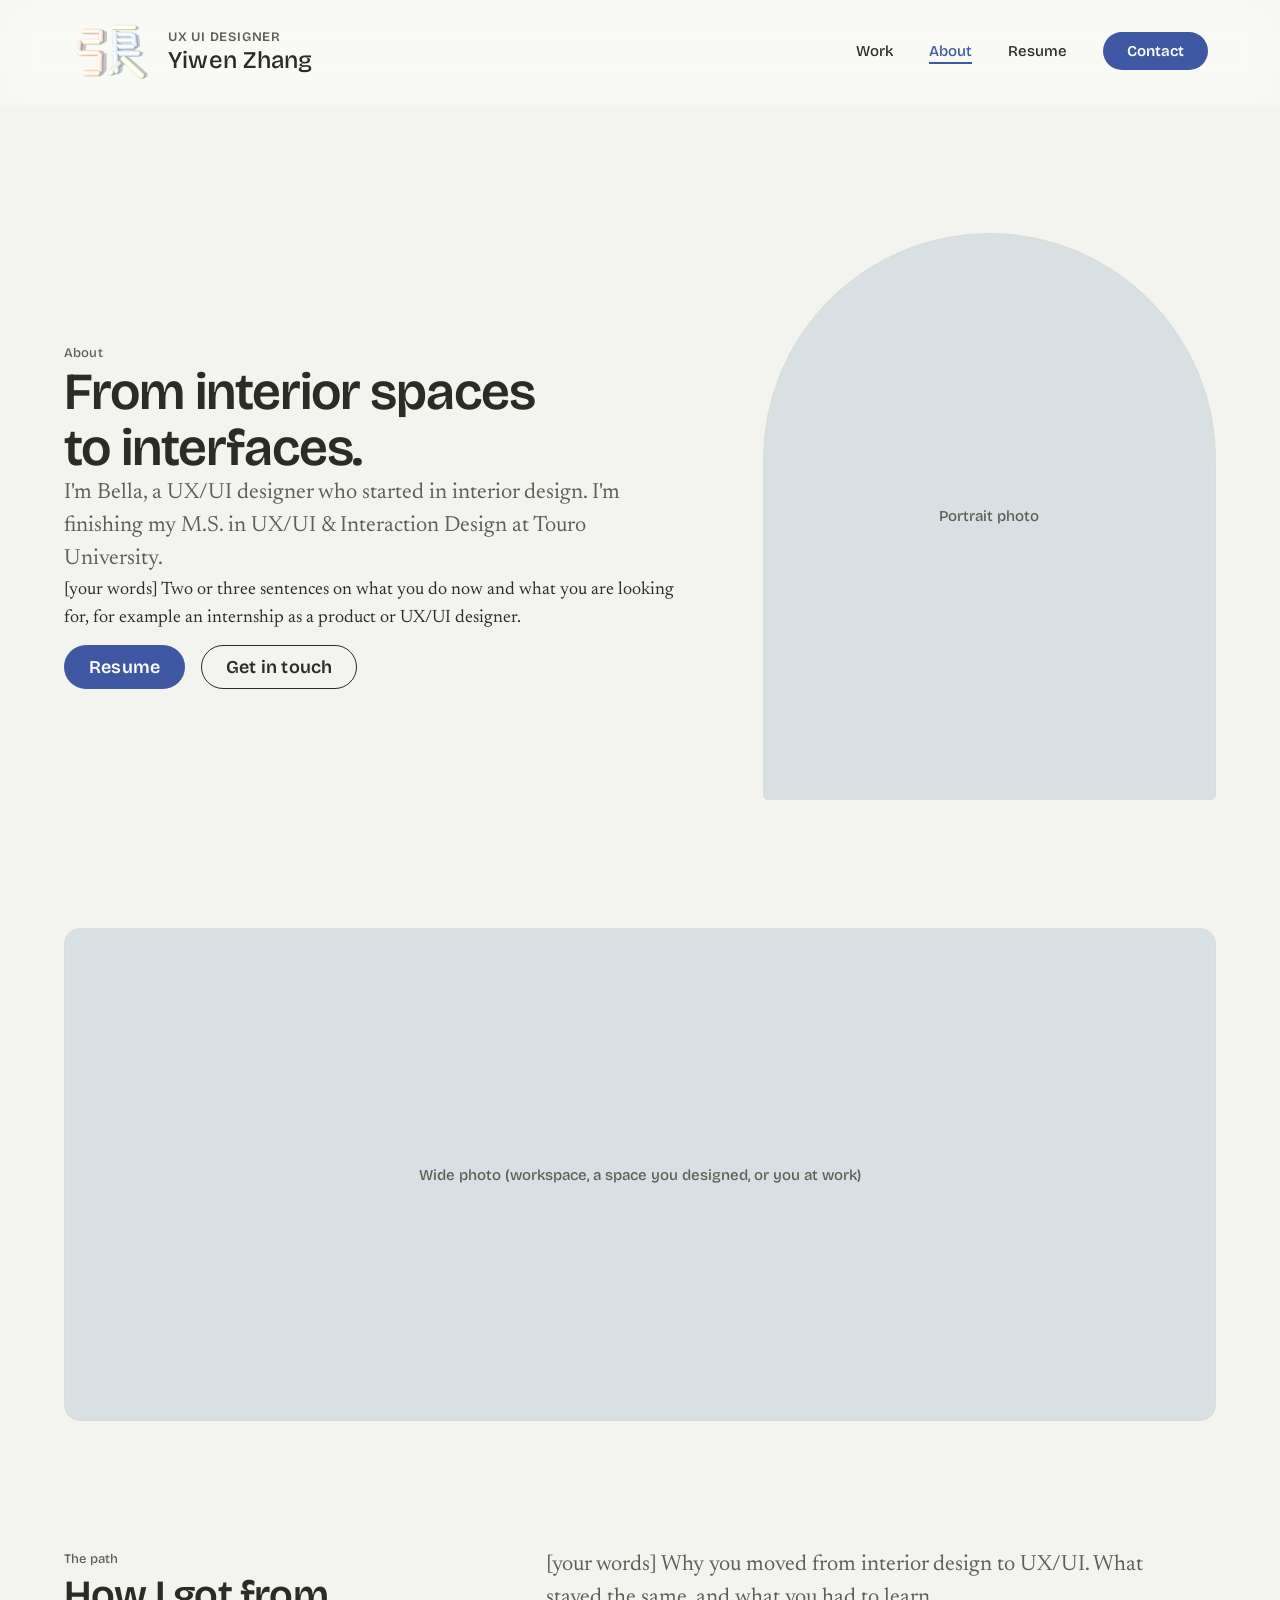
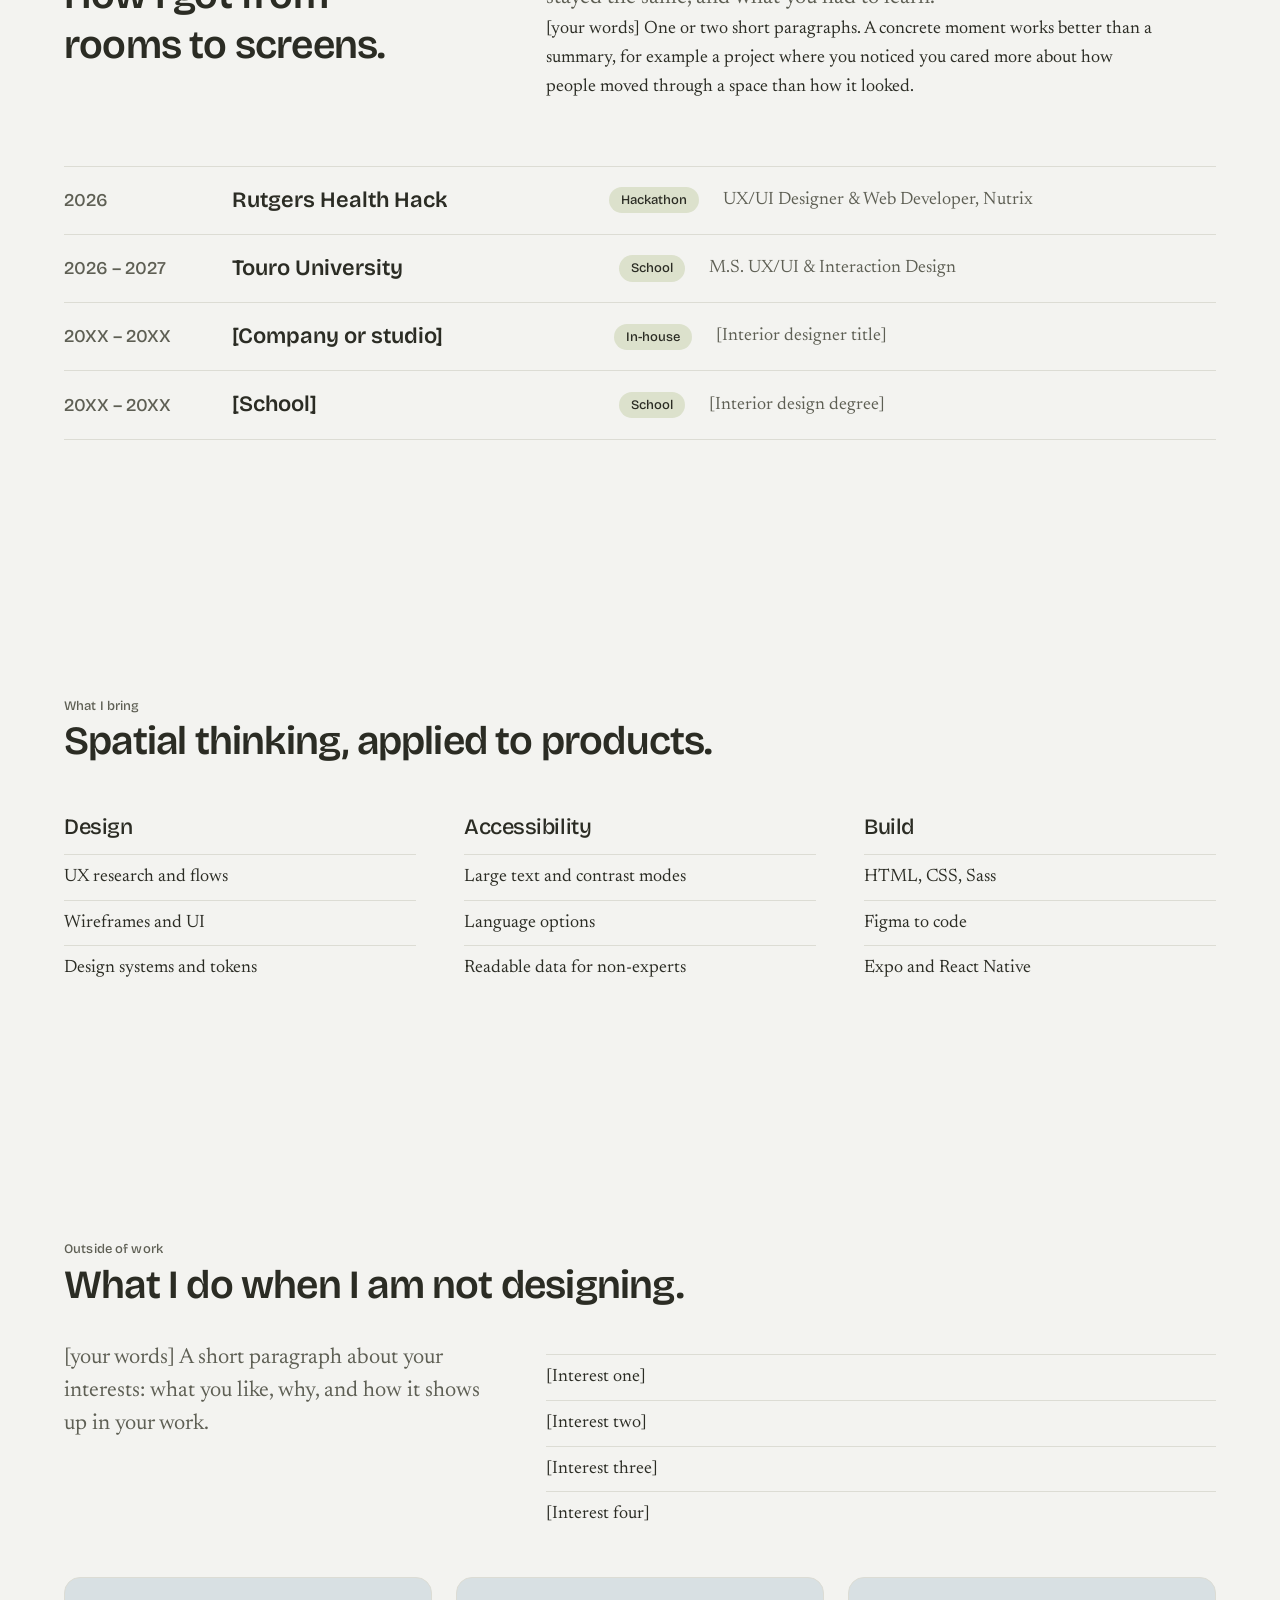
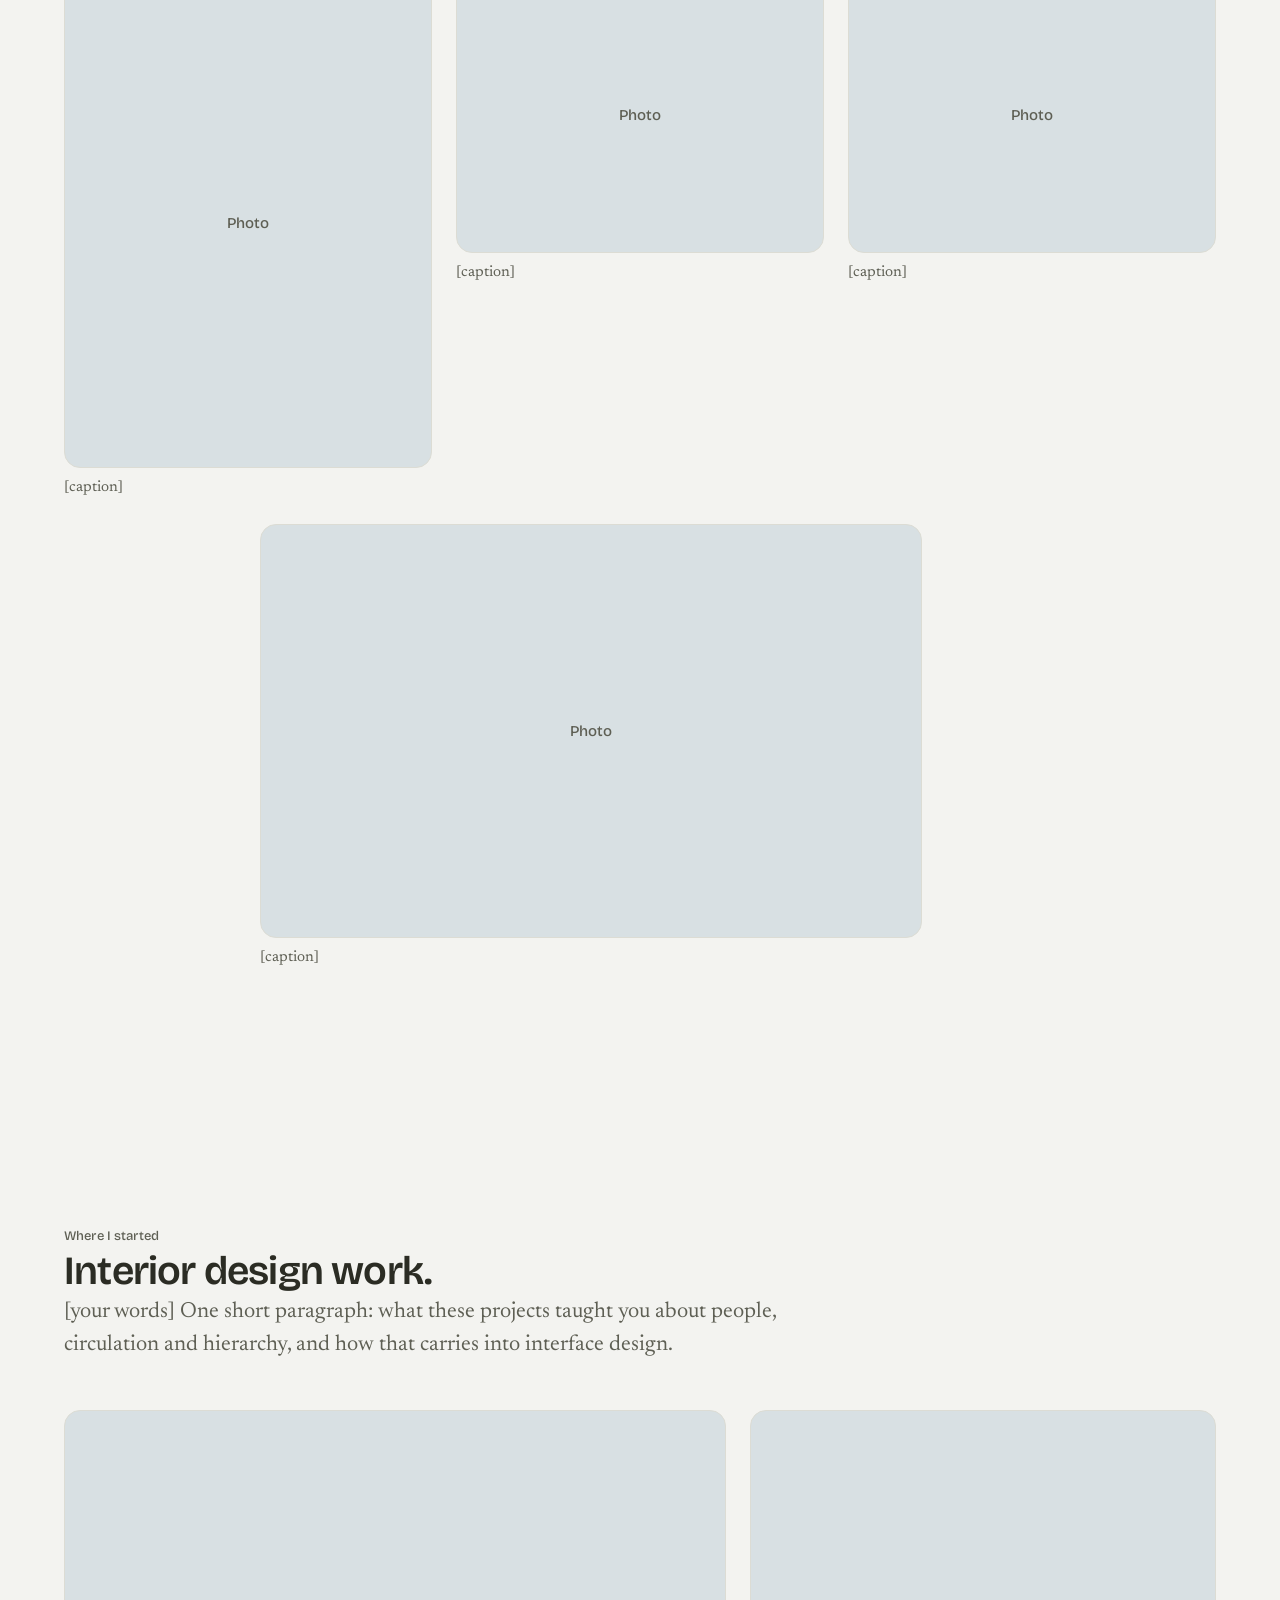
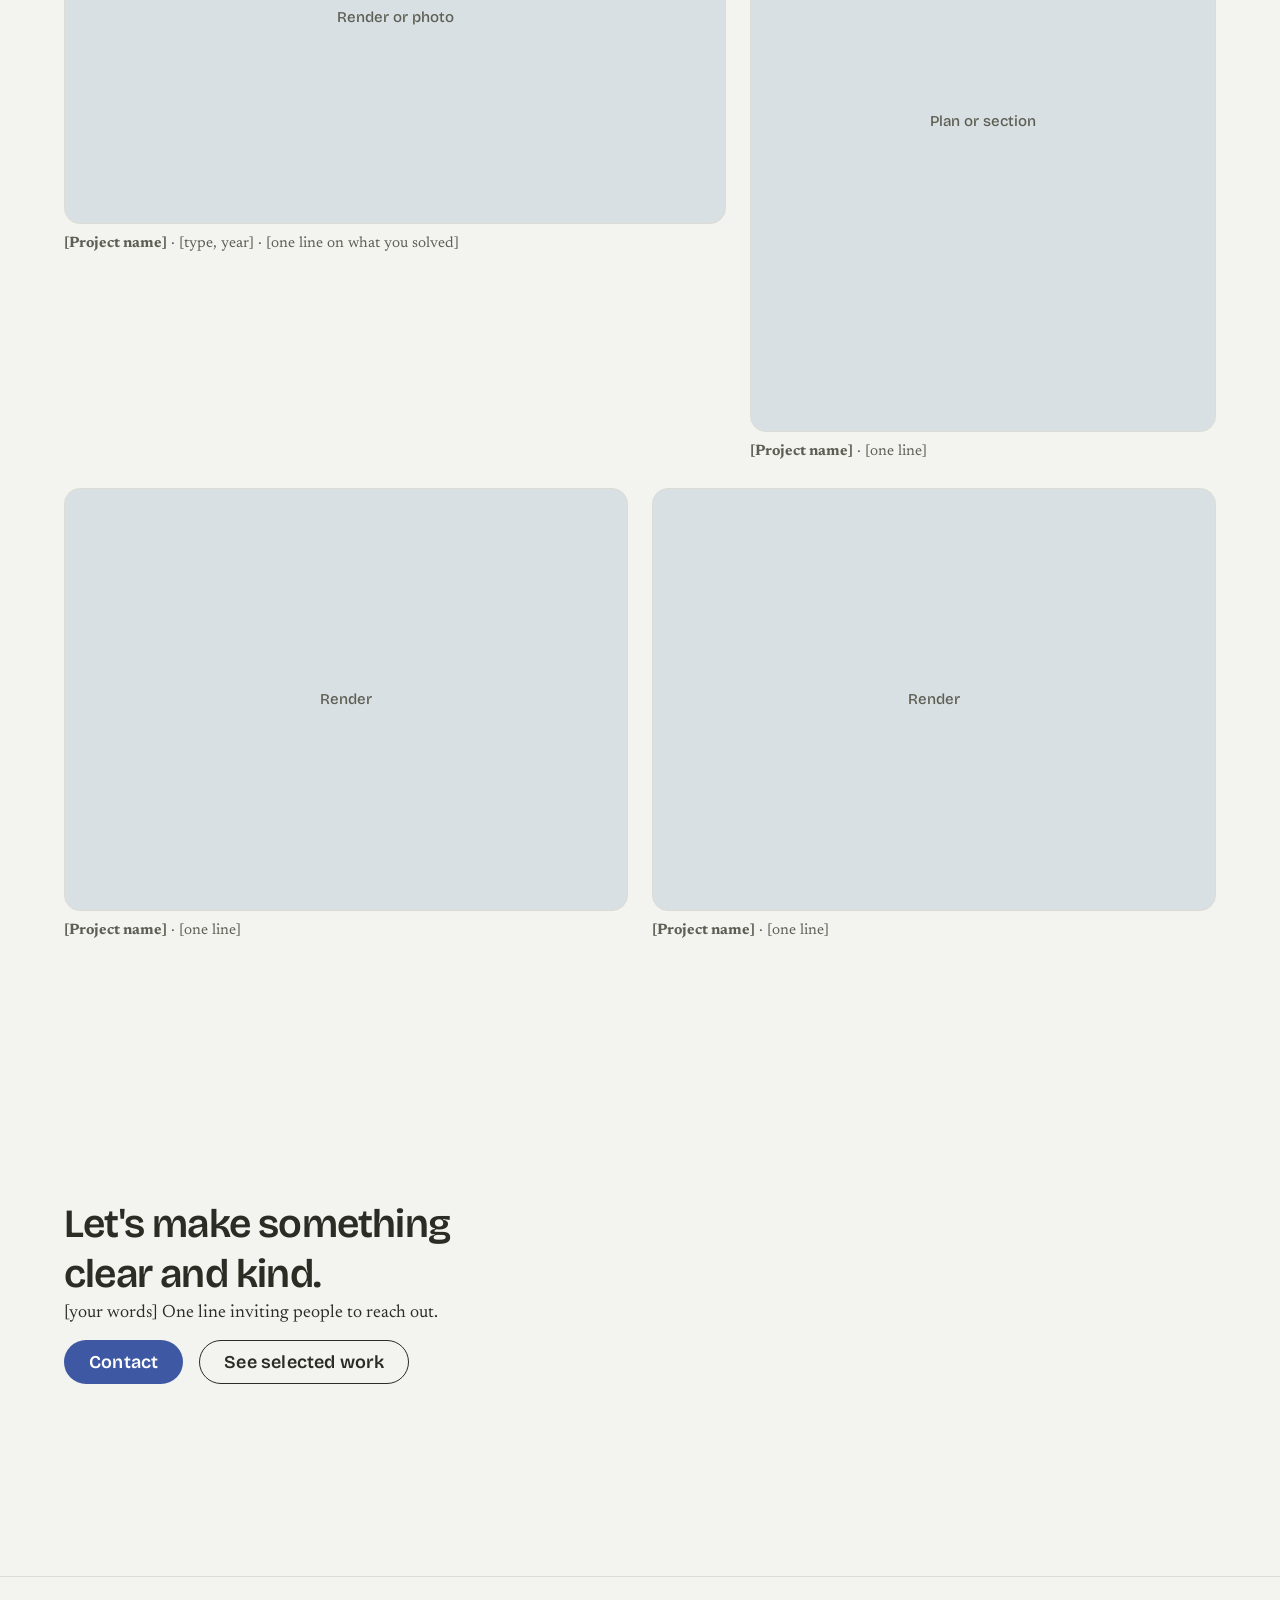
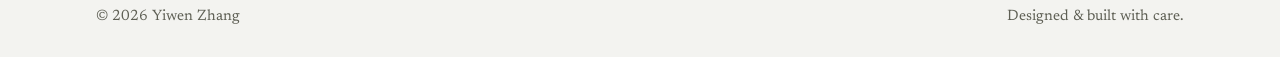
==== about.html @ 8c6f4487 "About page: skeleton with intro, path timeline, skills, interests and interior design gallery (place" ====
<!DOCTYPE html>
<html lang="en" data-theme="about">
<head>
  <meta charset="UTF-8" />
  <meta name="viewport" content="width=device-width, initial-scale=1.0" />
  <title>About — Yiwen Zhang</title>
  <meta name="description" content="About Yiwen (Bella) Zhang — from interior design to UX/UI design." />
  <link rel="preconnect" href="https://fonts.googleapis.com" />
  <link rel="preconnect" href="https://fonts.gstatic.com" crossorigin />
  <link
    href="https://fonts.googleapis.com/css2?family=Bricolage+Grotesque:opsz,wght@12..96,500..800&family=Newsreader:ital,opsz,wght@0,6..72,400..600;1,6..72,400&display=swap"
    rel="stylesheet"
  />
  <link rel="stylesheet" href="css/tokens.css" />
  <link rel="stylesheet" href="css/styles.css" />
</head>
<body>

  <!-- ============ GLOBAL NAV ============ -->
  <header class="site-header" id="site-header">
    <nav class="nav" aria-label="Global navigation">
      <a class="brand" href="index.html" aria-label="Yiwen Zhang home">
        <span class="brand-icon" aria-hidden="true"><img src="assets/zhang-mark-upload.png" alt=""></span>
        <span class="brand-text">
          <span class="brand-role">UX UI Designer</span>
          <span class="brand-name">Yiwen Zhang</span>
        </span>
      </a>
      <ul class="nav-links">
        <li><a href="index.html" class="nav-link">Work</a></li>
        <li><a href="about.html" class="nav-link active" aria-current="page">About</a></li>
        <li><a href="resume.pdf" class="nav-link" target="_blank" rel="noopener">Resume</a></li>
        <li><a href="contact.html" class="nav-cta">Contact</a></li>
      </ul>
      <button class="nav-toggle" id="nav-toggle" aria-label="Open menu" aria-expanded="false">
        <span></span><span></span><span></span>
      </button>
    </nav>
    <div class="mobile-menu" id="mobile-menu">
      <a href="index.html" class="mobile-link">Work</a>
      <a href="about.html" class="mobile-link">About</a>
      <a href="resume.pdf" class="mobile-link" target="_blank" rel="noopener">Resume</a>
      <a href="contact.html" class="mobile-link mobile-cta">Contact</a>
    </div>
  </header>

  <main>
    <!-- PLACEHOLDERS: every photo block and every line marked [your words] is a stand-in.
         To use a real photo: <img src="assets/about/xxx.webp" alt="..." width="1200" height="800" loading="lazy"> in place of the .ph div. -->

    <!-- 1. Intro: headline + portrait -->
    <section class="section about-intro">
      <div class="container about-intro-grid">
        <div class="prose">
          <p class="t-meta">About</p>
          <h1 class="t-h1">From interior spaces to interfaces.</h1>
          <p class="t-lead">I'm Bella, a UX/UI designer who started in interior design. I'm finishing my M.S. in UX/UI &amp; Interaction Design at Touro University.</p>
          <p>[your words] Two or three sentences on what you do now and what you are looking for, for example an internship as a product or UX/UI designer.</p>
          <div class="hero-actions">
            <a class="btn" href="resume.pdf" target="_blank" rel="noopener">Resume</a>
            <a class="btn btn--secondary" href="contact.html">Get in touch</a>
          </div>
        </div>
        <figure class="about-portrait"><div class="ph ph--portrait">Portrait photo</div></figure>
      </div>
    </section>

    <!-- 2. Wide photo -->
    <section class="about-wide">
      <div class="container"><figure><div class="ph ph--banner">Wide photo (workspace, a space you designed, or you at work)</div></figure></div>
    </section>

    <!-- 3. Career change story + timeline -->
    <section class="section">
      <div class="container about-split">
        <div>
          <p class="t-meta">The path</p>
          <h2 class="t-h2">How I got from rooms to screens.</h2>
        </div>
        <div class="prose">
          <p class="t-lead">[your words] Why you moved from interior design to UX/UI. What stayed the same, and what you had to learn.</p>
          <p>[your words] One or two short paragraphs. A concrete moment works better than a summary, for example a project where you noticed you cared more about how people moved through a space than how it looked.</p>
        </div>
      </div>
      <div class="container">
        <ol class="timeline" aria-label="Timeline">
          <li><span class="tl-years">2026</span><span class="tl-place">Rutgers Health Hack</span><span class="chip">Hackathon</span><span class="tl-role">UX/UI Designer &amp; Web Developer, Nutrix</span></li>
          <li><span class="tl-years">2026 – 2027</span><span class="tl-place">Touro University</span><span class="chip">School</span><span class="tl-role">M.S. UX/UI &amp; Interaction Design</span></li>
          <li><span class="tl-years">20XX – 20XX</span><span class="tl-place">[Company or studio]</span><span class="chip">In-house</span><span class="tl-role">[Interior designer title]</span></li>
          <li><span class="tl-years">20XX – 20XX</span><span class="tl-place">[School]</span><span class="chip">School</span><span class="tl-role">[Interior design degree]</span></li>
        </ol>
      </div>
    </section>

    <!-- 4. What I bring (three lists) -->
    <section class="section">
      <div class="container">
        <p class="t-meta">What I bring</p>
        <h2 class="t-h2">Spatial thinking, applied to products.</h2>
        <div class="skills">
          <div><h3 class="t-h4">Design</h3><ul><li>UX research and flows</li><li>Wireframes and UI</li><li>Design systems and tokens</li></ul></div>
          <div><h3 class="t-h4">Accessibility</h3><ul><li>Large text and contrast modes</li><li>Language options</li><li>Readable data for non-experts</li></ul></div>
          <div><h3 class="t-h4">Build</h3><ul><li>HTML, CSS, Sass</li><li>Figma to code</li><li>Expo and React Native</li></ul></div>
        </div>
      </div>
    </section>

    <!-- 5. Life and interests -->
    <section class="section">
      <div class="container">
        <p class="t-meta">Outside of work</p>
        <h2 class="t-h2">What I do when I am not designing.</h2>
        <div class="about-split about-split--tight">
          <p class="t-lead">[your words] A short paragraph about your interests: what you like, why, and how it shows up in your work.</p>
          <ul class="interest-list"><li>[Interest one]</li><li>[Interest two]</li><li>[Interest three]</li><li>[Interest four]</li></ul>
        </div>
        <div class="photo-grid">
          <figure class="pg-a"><div class="ph ph--tall">Photo</div><figcaption class="t-small">[caption]</figcaption></figure>
          <figure class="pg-b"><div class="ph ph--sketch">Photo</div><figcaption class="t-small">[caption]</figcaption></figure>
          <figure class="pg-c"><div class="ph ph--sketch">Photo</div><figcaption class="t-small">[caption]</figcaption></figure>
          <figure class="pg-d"><div class="ph ph--wide">Photo</div><figcaption class="t-small">[caption]</figcaption></figure>
        </div>
      </div>
    </section>

    <!-- 6. Interior design work: a short gallery, not full case studies -->
    <section class="section">
      <div class="container">
        <p class="t-meta">Where I started</p>
        <h2 class="t-h2">Interior design work.</h2>
        <p class="t-lead prose">[your words] One short paragraph: what these projects taught you about people, circulation and hierarchy, and how that carries into interface design.</p>
        <div class="photo-grid photo-grid--work">
          <figure class="w-1"><div class="ph ph--wide">Render or photo</div><figcaption class="t-small"><b>[Project name]</b> · [type, year] · [one line on what you solved]</figcaption></figure>
          <figure class="w-2"><div class="ph ph--tall">Plan or section</div><figcaption class="t-small"><b>[Project name]</b> · [one line]</figcaption></figure>
          <figure class="w-3"><div class="ph ph--sketch">Render</div><figcaption class="t-small"><b>[Project name]</b> · [one line]</figcaption></figure>
          <figure class="w-4"><div class="ph ph--sketch">Render</div><figcaption class="t-small"><b>[Project name]</b> · [one line]</figcaption></figure>
        </div>
      </div>
    </section>

    <!-- 7. Closing -->
    <section class="section about-close">
      <div class="container"><div class="prose">
        <h2 class="t-h2">Let's make something clear and kind.</h2>
        <p>[your words] One line inviting people to reach out.</p>
        <div class="hero-actions"><a class="btn" href="contact.html">Contact</a><a class="btn btn--secondary" href="index.html#work">See selected work</a></div>
      </div></div>
    </section>
  </main>

  <footer class="site-footer">
    <div class="container footer-inner">
      <span class="t-small">© 2026 Yiwen Zhang</span>
      <span class="t-small">Designed &amp; built with care.</span>
    </div>
  </footer>

  <script src="js/main.js"></script>
</body>
</html>
---- css/tokens.css ----
/* ==========================================================================
   yiwenzhang.com — design tokens
   Palette sampled from the "geometric / watercolor" reference image.
   Fonts (load in <head>):
   <link href="https://fonts.googleapis.com/css2?family=Bricolage+Grotesque:opsz,wght@12..96,500..800&family=Newsreader:ital,opsz,wght@0,6..72,400..600;1,6..72,400&display=swap" rel="stylesheet">
   ========================================================================== */

/* ---------- 1. PRIMITIVES: raw colour (never use directly in components) ---------- */
:root {
  /* neutrals */
  --paper: #F3F3F0;        /* page background, cool off-white like the reference */
  --snow: #FFFFFF;
  --ink: #2B2C24;          /* the dark olive-black from the shapes */
  --ink-soft: #5E5F54;     /* muted text, 5.8:1 on paper */
  --line: #DCDCD4;

  /* hues: base / soft (40%) / wash (18%) on paper */
  --butter: #E6E0B6;  --butter-soft: #EEEBD9;  --butter-wash: #F1F0E6;
  --sand:   #D4C79E;  --sand-soft:   #E7E1CF;  --sand-wash:   #EDEBE1;
  --sage:   #B9C595;  --sage-soft:   #DCE1CC;  --sage-wash:   #E9EBE0;
  --blush:  #E8BBA5;  --blush-soft:  #EFDDD2;  --blush-wash:  #F1E9E2;
  --coral:  #D9504D;  --coral-soft:  #E9B2AF;  --coral-wash:  #EED6D3;
  --sky:    #5E8CA6;  --sky-soft:    #B7CAD2;  --sky-wash:    #D8E0E3;
  --cobalt: #4C78BE;  --cobalt-soft: #B0C2DC;  --cobalt-wash: #D5DDE7;
  --indigo: #3E58A3;  --indigo-soft: #ABB5D1;  --indigo-wash: #D2D7E2;
  --periwinkle: #8FA8D0; --periwinkle-soft: #CBD5E3; --periwinkle-wash: #E1E6EA;
  --slate:  #455D73;

  /* text-safe deep versions (>= 4.5:1 on paper) */
  --indigo-deep: #2F4585;  /* 8.2:1  primary hover */
  --coral-text:  #B23A38;  /* 5.3:1 */
  --sky-text:    #3C6B85;  /* 5.2:1 */
}

/* ---------- 2. SEMANTIC TOKENS (use these in components) ---------- */
:root {
  --bg: var(--paper);
  --surface: var(--snow);
  --text: var(--ink);
  --text-muted: var(--ink-soft);
  --border: var(--line);
  --border-strong: var(--ink);

  --primary: var(--indigo);
  --primary-hover: var(--indigo-deep);
  --on-primary: var(--snow);
  --link: var(--indigo);
  --focus: var(--cobalt);

  /* theme slots, default = Work (UX/UI) */
  --surface-tint: var(--sky-wash);
  --accent: var(--coral);
  --accent-text: var(--coral-text);
  --accent-soft: var(--coral-soft);
  --highlight: var(--butter-soft);
  --deco-1: var(--sky);
  --deco-2: var(--periwinkle);
  --deco-3: var(--coral);
}
/* Work pages: cool, structured */
[data-theme="work"] { --surface-tint: var(--sky-wash); --accent: var(--coral); --accent-text: var(--coral-text); --accent-soft: var(--coral-soft); --deco-1: var(--sky); --deco-2: var(--periwinkle); --deco-3: var(--coral); }
/* About pages (interior design): warm, soft */
[data-theme="about"] { --surface-tint: var(--blush-wash); --accent: var(--sage); --accent-text: var(--sky-text); --accent-soft: var(--sage-soft); --highlight: var(--sand-soft); --deco-1: var(--blush); --deco-2: var(--sage); --deco-3: var(--sand); }

/* ---------- 3. TYPOGRAPHY ---------- */
:root {
  --font-display: "Bricolage Grotesque", "Avenir Next", "Helvetica Neue", system-ui, sans-serif;
  --font-body: "Newsreader", Georgia, "Times New Roman", serif;

  /* scale: ~1.25 ratio, fluid from 2xl up */
  --text-xs: 0.8125rem;   /* 13  captions, chips */
  --text-sm: 0.9375rem;   /* 15  meta, buttons sm */
  --text-base: 1.125rem;  /* 18  body (Newsreader runs small) */
  --text-lg: 1.375rem;    /* 22  lead */
  --text-xl: clamp(1.5rem, 1.3rem + 1vw, 1.875rem);    /* h3 */
  --text-2xl: clamp(1.875rem, 1.5rem + 1.8vw, 2.5rem); /* h2 */
  --text-3xl: clamp(2.25rem, 1.7rem + 2.6vw, 3.25rem); /* h1 */
  --text-4xl: clamp(2.75rem, 1.9rem + 4vw, 4.5rem);    /* hero */

  --weight-regular: 400;  --weight-medium: 500;  --weight-semibold: 600;  --weight-bold: 700;
  --leading-tight: 1.08;  --leading-snug: 1.25;  --leading-body: 1.6;
  --tracking-display: -0.02em;  --tracking-ui: 0.01em;
  --measure: 62ch;
}

/* ---------- 4. SPACE, SHAPE, DEPTH, MOTION ---------- */
:root {
  /* 4px base */
  --space-1: 0.25rem; --space-2: 0.5rem;  --space-3: 0.75rem; --space-4: 1rem;
  --space-5: 1.5rem;  --space-6: 2rem;    --space-7: 3rem;    --space-8: 4rem;
  --space-9: 6rem;    --space-10: 8rem;

  --container: 72rem;
  --container-text: 40rem;
  --gutter: clamp(1rem, 4vw, 2.5rem);
  --section-y: clamp(4rem, 10vw, 8rem);

  --radius-xs: 6px; --radius-sm: 10px; --radius-md: 16px; --radius-lg: 24px; --radius-xl: 36px;
  --radius-pill: 999px;
  --radius-arch: 999px 999px 24px 24px;                       /* image frames, echoes the rainbow arch */
  --radius-pebble: 58% 42% 55% 45% / 50% 55% 45% 50%;         /* organic blob */

  --stroke: 1.5px solid var(--ink);   /* geometric line work */
  --stroke-soft: 1.5px solid var(--line);

  /* soft, colour-tinted shadows (watercolour, not grey) */
  --shadow-sm: 0 1px 2px rgba(43,44,36,.06), 0 4px 12px -4px rgba(62,88,163,.14);
  --shadow-md: 0 2px 4px rgba(43,44,36,.05), 0 12px 28px -8px rgba(62,88,163,.22);
  --shadow-lg: 0 4px 8px rgba(43,44,36,.05), 0 24px 48px -12px rgba(62,88,163,.28);

  /* washes: layer behind sections for a watercolour bleed */
  --wash-cool: radial-gradient(60% 60% at 25% 30%, var(--sky-soft), transparent 70%);
  --wash-warm: radial-gradient(60% 60% at 70% 30%, var(--blush-soft), transparent 70%);
  --wash-green: radial-gradient(50% 50% at 50% 50%, var(--sage-soft), transparent 70%);

  --ease-soft: cubic-bezier(.22, 1, .36, 1);
  --dur-fast: 150ms; --dur-base: 250ms; --dur-slow: 450ms;
}

/* ==========================================================================
   5. REUSABLE SETS
   ========================================================================== */
*, *::before, *::after { box-sizing: border-box; }
body { margin: 0; background: var(--bg); color: var(--text); font: var(--weight-regular) var(--text-base)/var(--leading-body) var(--font-body); -webkit-font-smoothing: antialiased; }

/* --- layout --- */
.container { width: min(100% - 2 * var(--gutter), var(--container)); margin-inline: auto; }
.section { padding-block: var(--section-y); }
.stack > * + * { margin-top: var(--space-4); }
.stack-lg > * + * { margin-top: var(--space-6); }
.prose { max-width: var(--measure); }

/* --- type roles --- */
.t-hero, .t-h1, .t-h2, .t-h3 { font-family: var(--font-display); font-weight: var(--weight-semibold); letter-spacing: var(--tracking-display); margin: 0; text-wrap: balance; }
.t-hero { font-size: var(--text-4xl); line-height: var(--leading-tight); font-weight: var(--weight-bold); }
.t-h1 { font-size: var(--text-3xl); line-height: var(--leading-tight); }
.t-h2 { font-size: var(--text-2xl); line-height: var(--leading-snug); }
.t-h3 { font-size: var(--text-xl); line-height: var(--leading-snug); }
.t-lead { font-size: var(--text-lg); line-height: 1.5; color: var(--text-muted); }
.t-small { font-size: var(--text-sm); color: var(--text-muted); }
.t-meta { font-family: var(--font-display); font-size: var(--text-xs); font-weight: var(--weight-medium); letter-spacing: var(--tracking-ui); color: var(--text-muted); }

/* --- links --- */
.link { color: var(--link); text-decoration: underline; text-decoration-thickness: 1.5px; text-underline-offset: 0.2em; transition: color var(--dur-fast) var(--ease-soft); }
.link:hover { color: var(--primary-hover); }

/* --- focus (all interactive) --- */
:where(a, button, input, textarea, select, [tabindex]):focus-visible { outline: 3px solid var(--focus); outline-offset: 3px; border-radius: var(--radius-xs); }

/* --- buttons: one base, four variants, three sizes --- */
.btn {
  --btn-bg: var(--primary); --btn-fg: var(--on-primary); --btn-bd: transparent; --btn-bg-hover: var(--primary-hover);
  display: inline-flex; align-items: center; justify-content: center; gap: var(--space-2);
  min-height: 44px; padding: var(--space-3) var(--space-5);
  font: var(--weight-semibold) var(--text-base)/1 var(--font-display); letter-spacing: var(--tracking-ui);
  color: var(--btn-fg); background: var(--btn-bg); border: 1.5px solid var(--btn-bd); border-radius: var(--radius-pill);
  text-decoration: none; cursor: pointer;
  transition: background var(--dur-base) var(--ease-soft), transform var(--dur-base) var(--ease-soft), box-shadow var(--dur-base) var(--ease-soft);
}
.btn:hover { background: var(--btn-bg-hover); transform: translateY(-2px); box-shadow: var(--shadow-md); }
.btn:active { transform: translateY(0); box-shadow: none; }
.btn--secondary { --btn-bg: transparent; --btn-fg: var(--ink); --btn-bd: var(--ink); --btn-bg-hover: var(--butter-soft); }
.btn--soft { --btn-bg: var(--surface-tint); --btn-fg: var(--ink); --btn-bg-hover: var(--accent-soft); }
.btn--ghost { --btn-bg: transparent; --btn-fg: var(--link); --btn-bg-hover: var(--surface-tint); padding-inline: var(--space-4); }
.btn--sm { min-height: 36px; padding: var(--space-2) var(--space-4); font-size: var(--text-sm); }
.btn--lg { min-height: 52px; padding: var(--space-4) var(--space-6); font-size: var(--text-lg); }
.btn[disabled], .btn[aria-disabled="true"] { opacity: .45; pointer-events: none; }

/* --- cards --- */
.card { background: var(--surface); border: var(--stroke-soft); border-radius: var(--radius-lg); padding: var(--space-6); box-shadow: var(--shadow-sm); transition: box-shadow var(--dur-base) var(--ease-soft), transform var(--dur-base) var(--ease-soft); }
a.card:hover, .card--interactive:hover { box-shadow: var(--shadow-md); transform: translateY(-3px); }
.card--tint { background: var(--surface-tint); border-color: transparent; box-shadow: none; }
.card--outline { background: transparent; border: var(--stroke); box-shadow: none; }
.card__media { border-radius: var(--radius-md); overflow: hidden; }
.frame-arch { border-radius: var(--radius-arch); overflow: hidden; }
.frame-pebble { border-radius: var(--radius-pebble); overflow: hidden; }

/* --- chips (skills, tools, project tags) --- */
.chip { display: inline-flex; align-items: center; padding: var(--space-1) var(--space-3); font: var(--weight-medium) var(--text-xs)/1.4 var(--font-display); color: var(--ink); background: var(--accent-soft); border-radius: var(--radius-pill); }
.chip--outline { background: transparent; border: var(--stroke-soft); }

@media (prefers-reduced-motion: reduce) {
  *, *::before, *::after { transition-duration: 0.01ms !important; animation-duration: 0.01ms !important; }
  .btn:hover, a.card:hover, .card--interactive:hover { transform: none; }
}
---- css/styles.css ----
/* ==========================================================
   Yiwen Zhang — Personal Site
   Global nav + page styles (Kyson-inspired minimal nav)
   Design tokens live in css/tokens.css — this file wires the
   semantic tokens into components.
   ========================================================== */

:root {
  --nav-height: 104px;
  --max-width: 1200px;
}

* {
  margin: 0;
  padding: 0;
}

html {
  scroll-behavior: smooth;
}

body {
  position: relative;
}

/* Color zone: the token-hue field starts just below the hero stage
   (the red line) and flows as one continuous piece to the footer.
   The logo card area above stays clean paper. */
body.page-home::before {
  content: "";
  position: absolute;
  top: 0;
  bottom: 0;
  left: 0;
  right: 0;
  z-index: -1;
  background:
    radial-gradient(520px 150px at 14% 30px, rgba(94, 140, 166, 0.45), transparent 70%),
    radial-gradient(480px 140px at 86% 25px, rgba(232, 187, 165, 0.47), transparent 70%),
    radial-gradient(420px 130px at 50% 45px, rgba(230, 224, 182, 0.40), transparent 70%),
    radial-gradient(58% 30% at 10% 5%, rgba(94, 140, 166, 0.30), transparent 70%),
    radial-gradient(52% 28% at 90% 3%, rgba(232, 187, 165, 0.34), transparent 70%),
    radial-gradient(66% 34% at 88% 34%, rgba(62, 88, 163, 0.20), transparent 70%),
    radial-gradient(60% 32% at 6% 42%, rgba(217, 80, 77, 0.15), transparent 70%),
    radial-gradient(76% 38% at 50% 68%, rgba(230, 224, 182, 0.30), transparent 70%),
    radial-gradient(64% 30% at 24% 94%, rgba(143, 168, 208, 0.24), transparent 70%);
  pointer-events: none;
}

@media (max-width: 640px) {
  body.page-home::before {
    top: 0;
  }
}

/* Utility: italic serif accent (Newsreader italic — use sparingly) */
.accent-italic {
  font-family: var(--font-body);
  font-style: italic;
}

/* ---------- Header / Nav ---------- */

.site-header {
  position: sticky;
  top: 0;
  z-index: 100;
  /* translucent frosted bar: the page gradient shows through, so the nav
     and the colour field read as one continuous surface */
  background: rgba(247, 247, 244, 0.62);
  -webkit-backdrop-filter: blur(18px) saturate(1.2) brightness(1.04);
  backdrop-filter: blur(18px) saturate(1.2) brightness(1.04);
  border-bottom: 1px solid transparent;
  transition: border-color 0.25s ease, box-shadow 0.25s ease;
}

.site-header.scrolled {
  border-bottom-color: var(--border);
  box-shadow: 0 2px 12px rgba(0, 0, 0, 0.04);
}

.nav {
  max-width: var(--max-width);
  height: var(--nav-height);
  margin: 0 auto;
  padding: 0 32px;
  display: flex;
  align-items: center;
  justify-content: space-between;
}

/* Brand: 80px icon slot + scaled text lockup */
.brand {
  display: flex;
  align-items: center;
  gap: 16px;
  text-decoration: none;
  color: var(--text);
}

/* Placeholder for the future animated icon (80px square container, no border) */
.brand-icon {
  width: 80px;
  height: 80px;
  border-radius: 16px;
  overflow: hidden;
  background: transparent;
  flex-shrink: 0;
}

.brand-icon video,
.brand-icon img {
  width: 100%;
  height: 100%;
  display: block;
}

.brand-icon video {
  object-fit: cover;
}

.brand-icon img {
  object-fit: contain;
}

/* Hero logo: true glassmorphism.
   The stage is a clean rounded frame — the token-hue field lives
   below the red line, flowing as one piece to the footer
   (see body.page-home::before). The glass card itself is static;
   translucent rice-gray (never white) with backdrop blur. The square
   Zhang video sits centered via contain (no crop, no distortion),
   melts in via multiply + a soft glass vignette, and does the
   breathing inside the still card. */
.hero-stage {
  position: relative;
  width: 100%;
  border-radius: 32px;
  overflow: hidden;
}

.hero-logo {
  position: relative;
  margin: 0;
  width: 100%;
  aspect-ratio: 21 / 9;
  border-radius: 32px;
  /* frosted rice-gray glass: light tint lets page colors bleed through,
     strong top rim light like light catching a glass edge.
     Round 2: push color refraction (saturate) over white glow for light bg */
  background: linear-gradient(160deg,
    rgba(238, 235, 226, 0.24) 0%,
    rgba(228, 224, 214, 0.14) 45%,
    rgba(216, 212, 200, 0.20) 100%);
  -webkit-backdrop-filter: blur(28px) saturate(2.1) brightness(1.06);
  backdrop-filter: blur(28px) saturate(2.1) brightness(1.06);
  border: 1px solid rgba(255, 255, 255, 0.65);
  box-shadow:
    inset 0 2px 2px rgba(255, 255, 255, 0.9),
    inset 0 -2px 6px rgba(105, 115, 135, 0.22),
    inset 3px 0 6px rgba(255, 255, 255, 0.22),
    inset 0 -28px 44px rgba(255, 255, 255, 0.14),
    0 1px 1px rgba(255, 255, 255, 0.5),
    0 20px 50px rgba(93, 110, 140, 0.28),
    0 60px 110px rgba(93, 110, 140, 0.14);
}

/* specular: soft diagonal light streak reflected on the glass surface */
.hero-logo::before {
  content: "";
  position: absolute;
  inset: 0;
  border-radius: inherit;
  background: linear-gradient(112deg,
    transparent 28%,
    rgba(255, 255, 255, 0.30) 40%,
    rgba(255, 255, 255, 0.12) 52%,
    transparent 66%);
  pointer-events: none;
  z-index: 1;
}

.hero-logo video,
.hero-logo img {
  position: relative;
  width: 100%;
  height: 100%;
  object-fit: contain;
  display: block;
  /* tone down exposure, boost contrast (original asset untouched) */
  filter: brightness(0.9) contrast(1.15);
}

/* true-alpha assets need no white-edge melting; vignette retired 2026-10-18 */
/* breathing scale retired 2026-10-18 (felt choppy against the rising animation) */

@media (max-width: 640px) {
  .hero-logo {
    aspect-ratio: 4 / 3;
  }
}

@media (prefers-reduced-motion: reduce) {
  .hero-logo video,
  .hero-logo img {
    animation: none;
  }
}

.brand-text {
  display: flex;
  flex-direction: column;
  line-height: 1.25;
}

.brand-role {
  font-family: var(--font-display);
  font-size: 13px;
  font-weight: 600;
  letter-spacing: 0.06em;
  text-transform: uppercase;
  color: var(--text-muted);
}

.brand-name {
  font-family: var(--font-display);
  font-size: 24px;
  font-weight: 500;
  letter-spacing: 0.01em;
}

/* Desktop links — token-driven: ink at rest, indigo on hover, coral underline */
.nav-links {
  display: flex;
  align-items: center;
  gap: 36px;
  list-style: none;
}

.nav-link {
  text-decoration: none;
  color: var(--text);
  font-family: var(--font-display);
  font-size: 15px;
  font-weight: 500;
  position: relative;
  padding: 4px 0;
  transition: color var(--dur-fast) var(--ease-soft);
}

.nav-link:hover {
  color: var(--primary-hover);
}

/* Underline grow effect — coral accent */
.nav-link::after {
  content: "";
  position: absolute;
  left: 0;
  bottom: 0;
  width: 100%;
  height: 2px;
  background: var(--accent);
  transform: scaleX(0);
  transform-origin: left;
  transition: transform 0.25s ease;
}

.nav-link:hover::after,
.nav-link.active::after {
  transform: scaleX(1);
}

.nav-link.active {
  color: var(--primary);
}

.nav-link.active::after {
  background: var(--primary);
}

/* CTA — token primary button: indigo, lifts + deepens on hover */
.nav-cta {
  text-decoration: none;
  font-family: var(--font-display);
  font-size: 15px;
  font-weight: 600;
  color: var(--on-primary);
  background: var(--primary);
  padding: 10px 24px;
  border-radius: var(--radius-pill);
  transition: background var(--dur-base) var(--ease-soft),
              transform var(--dur-base) var(--ease-soft),
              box-shadow var(--dur-base) var(--ease-soft);
}

.nav-cta:hover {
  background: var(--primary-hover);
  transform: translateY(-2px);
  box-shadow: var(--shadow-md);
}

/* ---------- Mobile ---------- */

.nav-toggle {
  display: none;
  flex-direction: column;
  justify-content: center;
  gap: 5px;
  width: 40px;
  height: 40px;
  background: none;
  border: none;
  cursor: pointer;
  padding: 8px;
}

.nav-toggle span {
  display: block;
  height: 2px;
  width: 100%;
  background: var(--text);
  border-radius: 2px;
  transition: transform 0.25s ease, opacity 0.25s ease;
}

.nav-toggle.open span:nth-child(1) { transform: translateY(7px) rotate(45deg); }
.nav-toggle.open span:nth-child(2) { opacity: 0; }
.nav-toggle.open span:nth-child(3) { transform: translateY(-7px) rotate(-45deg); }

.mobile-menu {
  display: none;
  flex-direction: column;
  padding: 8px 32px 24px;
  background: var(--bg);
  border-bottom: 1px solid var(--border);
}

.mobile-menu.open { display: flex; }

.mobile-link {
  text-decoration: none;
  color: var(--text);
  font-family: var(--font-display);
  font-size: 18px;
  font-weight: 500;
  padding: 14px 0;
  border-bottom: 1px solid var(--border);
  transition: color var(--dur-fast) var(--ease-soft);
}

.mobile-link:hover { color: var(--primary-hover); }
.mobile-link:last-child { border-bottom: none; }

.mobile-cta {
  margin-top: 12px;
  text-align: center;
  color: var(--on-primary);
  background: var(--primary);
  border-radius: var(--radius-pill);
  border-bottom: none;
  transition: background var(--dur-base) var(--ease-soft);
}

.mobile-cta:hover { background: var(--primary-hover); color: var(--on-primary); }

@media (max-width: 768px) {
  .nav-links { display: none; }
  .nav-toggle { display: flex; }
  .nav { padding: 0 20px; }
}

/* ---------- Hero glass: shapes travelling along their own paths ----------
   Palette from the Kite reference: light green #BAC495, blue #8EAAD1,
   cream yellow, light neutral peach #EBD7CA (one disc).
   Shapes fall in from above or slide in from outside the frame, cross behind
   the glass card (crisp outside, frosted inside), then fade out and start
   again. Everything is sized in em: one font-size change scales the lot.
   Each shape sets its own path with --x0/--y0 (start) and --x1/--y1 (end),
   measured from its resting position. */

.hero-shapes {
  position: absolute;
  top: 0;
  bottom: 0;
  left: 0;
  right: 0;
  max-width: var(--max-width);
  margin: 0 auto;
  font-size: 16px;
  pointer-events: none;
  opacity: .95;
}

.hero-shapes span {
  position: absolute;
  display: block;
  animation: shape-travel var(--t, 40s) linear infinite;
  animation-delay: var(--d, 0s);
  will-change: translate, opacity;
}

.sh-tri {            /* blue triangle, falls in from the top (left side) */
  left: -5em; top: 12em; width: 15em; height: 13em;
  background: #8EAAD1;
  clip-path: polygon(50% 0, 100% 100%, 0 100%);
  --x0: -2em; --y0: -26em; --x1: 5em; --y1: 8em; --dr: 12deg; --t: 38s; --d: -6s;
}
.sh-bell {           /* cream-yellow bell, falls in from the top (right side) */
  right: -5em; top: 1.5em; width: 11em; height: 14em;
  background: linear-gradient(180deg, var(--butter), var(--sand));
  clip-path: polygon(50.0% 0.0%, 57.5% 4.2%, 62.9% 8.3%, 67.6% 12.5%, 71.8% 16.7%, 75.5% 20.8%, 78.8% 25.0%, 81.6% 29.2%, 83.9% 33.3%, 85.7% 37.5%, 87.0% 41.7%, 87.7% 45.8%, 88.0% 50.0%, 88.1% 54.2%, 88.2% 58.3%, 88.6% 62.5%, 89.1% 66.7%, 89.7% 70.8%, 90.6% 75.0%, 91.7% 79.2%, 92.9% 83.3%, 94.4% 87.5%, 96.0% 91.7%, 97.9% 95.8%, 100.0% 100.0%, 0.0% 100.0%, 2.1% 95.8%, 4.0% 91.7%, 5.6% 87.5%, 7.1% 83.3%, 8.3% 79.2%, 9.4% 75.0%, 10.3% 70.8%, 10.9% 66.7%, 11.4% 62.5%, 11.8% 58.3%, 11.9% 54.2%, 12.0% 50.0%, 12.3% 45.8%, 13.0% 41.7%, 14.3% 37.5%, 16.1% 33.3%, 18.4% 29.2%, 21.2% 25.0%, 24.5% 20.8%, 28.2% 16.7%, 32.4% 12.5%, 37.1% 8.3%, 42.5% 4.2%, 50.0% 0.0%);
  --x0: 2em; --y0: -18em; --x1: -3em; --y1: 14em; --dr: -8deg; --t: 34s; --d: -20s;
}
.sh-arch {           /* green arch, falls in from the top (centre-left) */
  left: 14em; top: -3em; width: 8em; height: 11em;
  background: #BAC495;
  border-radius: 50% 50% 0 0;
  --x0: 0em; --y0: -14em; --x1: 7em; --y1: 22em; --dr: 10deg; --t: 44s; --d: -30s;
}
.sh-quarter {        /* cobalt quarter disc, slides in from the right */
  right: 8em; top: 21em; width: 9em; height: 9em;
  background: #8EAAD1;
  border-radius: 100% 0 0 0;
  --x0: 26em; --y0: -2em; --x1: -12em; --y1: -3em; --dr: -14deg; --t: 36s; --d: -12s;
}
.sh-leaf {           /* green pebble, slides in from the left */
  left: 36em; top: 25em; width: 10em; height: 6.5em;
  background: #BAC495;
  border-radius: 62% 38% 54% 46% / 55% 45% 55% 45%;
  --x0: -36em; --y0: -4em; --x1: 14em; --y1: -2em; --dr: 8deg; --t: 42s; --d: -25s;
}
.sh-ring {           /* sage-to-cream half disc, slides in from the left */
  left: -4em; top: 5em; width: 15em; height: 15em;
  background: #BAC495;
  border-radius: 50%;
  clip-path: inset(0 50% 0 0);
  --x0: -20em; --y0: -2em; --x1: 14em; --y1: 4em; --dr: 6deg; --t: 48s; --d: -34s;
}
.sh-ring--b {        /* blue-green disc, slides in from the right */
  left: auto; right: -2em; top: 22em; width: 11em; height: 11em;
  background: #EBD7CA;
  clip-path: none;
  --x0: 20em; --y0: 4em; --x1: -10em; --y1: -5em; --dr: 0deg; --t: 52s; --d: -16s;
}
.sh-line {           /* long diagonal hairline across card's top edge */
  left: 40em; top: 3em; width: 26em; height: 0;
  border-top: 1.5px solid rgba(69, 93, 115, .3);
  transform: rotate(-18deg);
  animation: none;
}

@keyframes shape-travel {
  0%   { translate: var(--x0, 0) var(--y0, 0); rotate: 0deg; opacity: 0; }
  10%  { opacity: 1; }
  88%  { opacity: 1; }
  100% { translate: var(--x1, 0) var(--y1, 0); rotate: var(--dr, 0deg); opacity: 0; }
}

@media (max-width: 640px) {
  .hero-shapes { font-size: 8px; }
  .sh-ring--b, .sh-line { display: none; }
}

@media (prefers-reduced-motion: reduce) {
  .hero-shapes span { animation: none; }
}

/* ---------- Hero (Work page) ---------- */

.hero {
  position: relative;
  overflow: hidden;
}

.hero-inner {
  position: relative;
  max-width: var(--max-width);
  margin: 0 auto;
  padding: 16px 32px clamp(72px, 10vw, 128px);
  display: grid;
  gap: var(--space-5);
}

.hero .t-meta {
  color: var(--accent-text);
}

.hero-actions {
  display: flex;
  gap: var(--space-4);
  flex-wrap: wrap;
  margin-top: var(--space-3);
}

/* ---------- Selected Work grid ---------- */

.work-grid {
  display: grid;
  gap: var(--space-5);
  grid-template-columns: repeat(auto-fit, minmax(320px, 1fr));
  margin-top: var(--space-6);
}

.work-grid .card .t-meta {
  display: block;
  margin-bottom: var(--space-3);
}

.work-grid .card .t-h3 {
  margin-bottom: var(--space-3);
}

.card-tags {
  display: flex;
  gap: var(--space-2);
  flex-wrap: wrap;
  margin-top: var(--space-4);
}

/* ---------- Page intro (About / Contact) ---------- */

.page-intro .t-meta {
  display: block;
  color: var(--accent-text);
  margin-bottom: var(--space-4);
}

.page-intro .t-h1 {
  margin-bottom: var(--space-4);
}

.page-intro .t-lead {
  margin-bottom: var(--space-6);
}

/* ---------- Animated gallery: device windows (iPhone + laptop) ---------- */
/* Both screens share one height on desktop so their tops AND bottoms align. */

.device-row {
  display: flex;
  justify-content: center;
  align-items: flex-start;
  gap: var(--space-8);
}

.device {
  margin: 0;
  display: flex;
  flex-direction: column;
  align-items: center;
  gap: var(--space-3);
}

.device figcaption {
  color: var(--text-muted);
}

/* Screen shell: dark bezel reads as a device; the GIF <img> fills the screen. */
.device-screen {
  position: relative;
  display: block;
  background: var(--ink);
  padding: 10px;
  box-sizing: border-box;
}

/* Dashed guide marks the empty screen slot only — it is covered
   automatically once the GIF <img> is placed inside. */
.device-placeholder {
  display: grid;
  place-items: center;
  width: 100%;
  height: 100%;
  box-sizing: border-box;
  background: var(--bg);
  border: 1.5px dashed var(--line);
  font-family: var(--font-display);
  font-size: var(--text-sm);
  color: var(--text-muted);
}

.device-screen img {
  position: absolute;
  inset: 10px;
  width: calc(100% - 20px);
  height: calc(100% - 20px);
  object-fit: cover;
  display: block;
}

/* iPhone: tall portrait window with dynamic island */
.device--iphone .device-screen {
  aspect-ratio: 9 / 19.5;
  border-radius: 48px;
}

.device--iphone .device-placeholder {
  border-radius: 38px;
}

.device--iphone .device-screen img {
  border-radius: 38px;
}

.device--iphone .device-screen::before {
  content: "";
  position: absolute;
  top: 20px;
  left: 50%;
  transform: translateX(-50%);
  width: 32%;
  height: 22px;
  border-radius: var(--radius-pill);
  background: var(--ink);
  z-index: 2;
}

/* Laptop: standard widescreen window with camera dot */
.device--laptop .device-screen {
  aspect-ratio: 16 / 10;
  border-radius: 16px;
}

.device--laptop .device-placeholder {
  border-radius: 8px;
}

.device--laptop .device-screen img {
  border-radius: 8px;
}

.device--laptop .device-screen::before {
  content: "";
  position: absolute;
  top: 2px;
  left: 50%;
  transform: translateX(-50%);
  width: 6px;
  height: 6px;
  border-radius: 50%;
  background: #4a4a44;
  z-index: 2;
}

/* Anchor landing: keep the sticky header from covering the section title
   when "View selected work" jumps to #work. */
#work {
  scroll-margin-top: 96px;
}

@media (min-width: 721px) {
  .device--iphone .device-screen,
  .device--laptop .device-screen {
    height: 440px;
  }
}

@media (max-width: 720px) {
  .device-row {
    flex-direction: column;
    align-items: center;
    gap: var(--space-7);
  }
  .device--iphone .device-screen {
    width: 168px;
  }
  /* Give the figure a definite width so the screen's 100% resolves —
     in a column flex with align-items:center the figure shrink-wraps,
     leaving width:100% on the child without a definite containing block. */
  .device--laptop {
    width: 100%;
    max-width: 520px;
  }
  .device--laptop .device-screen {
    width: 100%;
  }
}

/* ---------- Featured projects: screen + article, alternating ---------- */
/* Type roles reuse tokens.css only (display weights/sizes, body serif). */

.t-label {
  font-family: var(--font-display);
  font-size: var(--text-xs);
  font-weight: var(--weight-bold);
  letter-spacing: 0.08em;
  text-transform: uppercase;
  color: var(--text-muted);
}

.t-h4 {
  font-family: var(--font-display);
  font-size: var(--text-lg);
  font-weight: var(--weight-medium);
  letter-spacing: var(--tracking-display);
  line-height: var(--leading-snug);
  margin: 0;
}

.showcase {
  display: grid;
  grid-template-columns: 1fr 1fr;
  align-items: center;
  gap: var(--space-8);
}

.showcase + .showcase { margin-top: var(--space-9); }

.showcase--flip .device { order: 2; }

.showcase .device { justify-self: center; }

/* laptop screen scales with its column instead of a fixed height */
.showcase .device--laptop { width: 100%; max-width: 640px; }
.showcase .device--laptop .device-screen { width: 100%; height: auto; }

.showcase-text {
  display: grid;
  gap: var(--space-4);
  justify-items: start;
}

.showcase-meta {
  margin: var(--space-3) 0 var(--space-3);
  width: 100%;
  max-width: 28rem;
}

.showcase-meta > div {
  display: grid;
  grid-template-columns: 5rem 1fr;
  align-items: baseline;
  gap: var(--space-4);
  padding-block: var(--space-3);
  border-top: var(--stroke-soft);
}

.showcase-meta > div:last-child { border-bottom: var(--stroke-soft); }
.showcase-meta dd { margin: 0; font-size: var(--text-base); }
.showcase-meta .chip { margin-right: var(--space-1); }

/* ---------- Selected Work: process case blocks ---------- */

.case { margin-top: var(--space-8); scroll-margin-top: 96px; }
.case > .t-meta { display: block; margin-bottom: var(--space-2); }
.case > .t-lead { margin-top: var(--space-3); }

/* process stages: info column + large, readable media (persona, problem
   statement, sketches, Figma screens are text-heavy, so no tiny thumbnails) */
.stage {
  display: grid;
  grid-template-columns: minmax(0, 1fr) minmax(0, 2.6fr);
  gap: var(--space-7);
  margin-top: var(--space-8);
  align-items: start;
}
.stage-info { position: sticky; top: 120px; display: grid; gap: var(--space-2); }
.stage-info .t-meta { color: var(--accent-text); }
.stage-info p { margin: 0; color: var(--text-muted); font-size: var(--text-base); }

.stage-media { display: grid; gap: var(--space-5); }
.media--one { grid-template-columns: 1fr; }
.media--two { grid-template-columns: 1fr 1.7fr; align-items: start; }
.media--mood { grid-template-columns: 1.35fr 1fr; align-items: start; }
.media--three { grid-template-columns: repeat(3, 1fr); }
.stage-media figure { margin: 0; }
.stage-media figcaption { margin-top: var(--space-2); }
.stage-media img { width: 100%; height: auto; display: block; border-radius: var(--radius-md); }
.stage-media a.zoom { display: block; cursor: zoom-in; border-radius: var(--radius-md); }

/* placeholder blocks until the real images go in */
.ph {
  display: grid;
  place-items: center;
  border: var(--stroke-soft);
  border-radius: var(--radius-md);
  background: var(--sky-wash);
  font: var(--weight-medium) var(--text-sm) var(--font-display);
  color: var(--text-muted);
}
.stage:nth-of-type(3n+2) .ph { background: var(--sage-wash); }
.stage:nth-of-type(3n) .ph { background: var(--butter-wash); }
.ph--portrait { aspect-ratio: 4 / 5; }
.ph--wide { aspect-ratio: 16 / 10; }
.ph--sketch { aspect-ratio: 4 / 3; }

/* click-to-enlarge */
.lightbox { border: none; padding: 0; background: transparent; max-width: 94vw; max-height: 94vh; overflow: visible; }
.lightbox::backdrop { background: rgba(43, 44, 36, .72); backdrop-filter: blur(6px); }
.lightbox img { display: block; max-width: 94vw; max-height: 90vh; border-radius: var(--radius-md); box-shadow: var(--shadow-lg); }
.lightbox button { position: absolute; top: -14px; right: -14px; width: 40px; height: 40px; border: none; border-radius: 50%; background: var(--surface); color: var(--ink); font-size: 22px; line-height: 1; cursor: pointer; box-shadow: var(--shadow-md); }

@media (max-width: 900px) {
  .stage { grid-template-columns: 1fr; gap: var(--space-5); }
  .stage-info { position: static; }
}

@media (max-width: 640px) {
  .media--two, .media--mood, .media--three { grid-template-columns: 1fr; }
}

@media (max-width: 720px) {
  .showcase { grid-template-columns: 1fr; gap: var(--space-6); }
  .showcase--flip .device { order: 0; }
  .showcase + .showcase { margin-top: var(--space-8); }
}

/* ---------- Footer ---------- */

.site-footer {
  border-top: 1px solid var(--border);
  margin-top: var(--space-9);
}

.footer-inner {
  max-width: var(--max-width);
  margin: 0 auto;
  padding: 28px 32px;
  display: flex;
  justify-content: space-between;
  gap: 12px;
  flex-wrap: wrap;
}


/* Nutrix: video inside the phone frame (the recording has its own status bar and island) */
.device--video .device-screen::before { display: none; }
.device--video .device-screen video {
  position: absolute;
  inset: 10px;
  width: calc(100% - 20px);
  height: calc(100% - 20px);
  object-fit: cover;
  display: block;
  border-radius: 38px;
}

/* case study credits + source note */
.case-credits { display: grid; gap: var(--space-3); margin: var(--space-5) 0 0; max-width: 62ch; }
.case-credits > div { display: grid; grid-template-columns: 5rem 1fr; gap: var(--space-3); border-top: var(--stroke-soft); padding-top: var(--space-3); }
.case-credits dd { margin: 0; color: var(--text-muted); }
.case-note { margin-top: var(--space-7); color: var(--text-muted); max-width: 70ch; }
@media (max-width: 640px) { .case-credits > div { grid-template-columns: 1fr; gap: var(--space-1); } }


/* ============ About page ============ */
.about-intro-grid { display: grid; grid-template-columns: minmax(0, 1.4fr) minmax(0, 1fr); gap: var(--space-8); align-items: center; }
.about-portrait { margin: 0; }
.about-portrait .ph { border-radius: var(--radius-arch); }
.about-wide figure { margin: 0; }
.ph--banner { aspect-ratio: 21 / 9; }
.ph--tall { aspect-ratio: 3 / 4; }
.about-split { display: grid; grid-template-columns: minmax(0, 1fr) minmax(0, 1.6fr); gap: var(--space-8); align-items: start; }
.about-split--tight { margin-top: var(--space-6); }

.timeline { list-style: none; margin: var(--space-8) 0 0; padding: 0; border-top: var(--stroke-soft); }
.timeline li { display: grid; grid-template-columns: 9rem 1fr auto 1.4fr; gap: var(--space-5); align-items: center; padding: var(--space-4) 0; border-bottom: var(--stroke-soft); }
.tl-years { font-family: var(--font-display); font-weight: var(--weight-medium); color: var(--text-muted); }
.tl-place { font-family: var(--font-display); font-weight: var(--weight-semibold); font-size: var(--text-lg); }
.tl-role { color: var(--text-muted); }

.skills { display: grid; grid-template-columns: repeat(3, minmax(0, 1fr)); gap: var(--space-7); margin-top: var(--space-7); }
.skills ul, .interest-list { list-style: none; margin: var(--space-3) 0 0; padding: 0; display: grid; gap: var(--space-2); }
.skills li, .interest-list li { padding-top: var(--space-2); border-top: var(--stroke-soft); }

.photo-grid { display: grid; grid-template-columns: repeat(12, minmax(0, 1fr)); gap: var(--space-5); margin-top: var(--space-7); align-items: start; }
.photo-grid figure { margin: 0; }
.photo-grid figcaption { margin-top: var(--space-2); color: var(--text-muted); }
.pg-a { grid-column: 1 / 5; } .pg-b { grid-column: 5 / 9; margin-top: var(--space-8); } .pg-c { grid-column: 9 / 13; } .pg-d { grid-column: 3 / 10; }
.photo-grid--work .w-1 { grid-column: 1 / 8; } .photo-grid--work .w-2 { grid-column: 8 / 13; }
.photo-grid--work .w-3 { grid-column: 1 / 7; } .photo-grid--work .w-4 { grid-column: 7 / 13; }
.about-close { padding-bottom: var(--space-9, 6rem); }

@media (max-width: 900px) {
  .about-intro-grid, .about-split { grid-template-columns: 1fr; gap: var(--space-6); }
  .about-portrait { max-width: 360px; }
  .skills { grid-template-columns: 1fr; gap: var(--space-5); }
  .timeline li { grid-template-columns: 1fr; gap: var(--space-1); }
  .photo-grid { grid-template-columns: 1fr; }
  .photo-grid figure, .photo-grid--work figure { grid-column: auto !important; margin-top: 0 !important; }
}
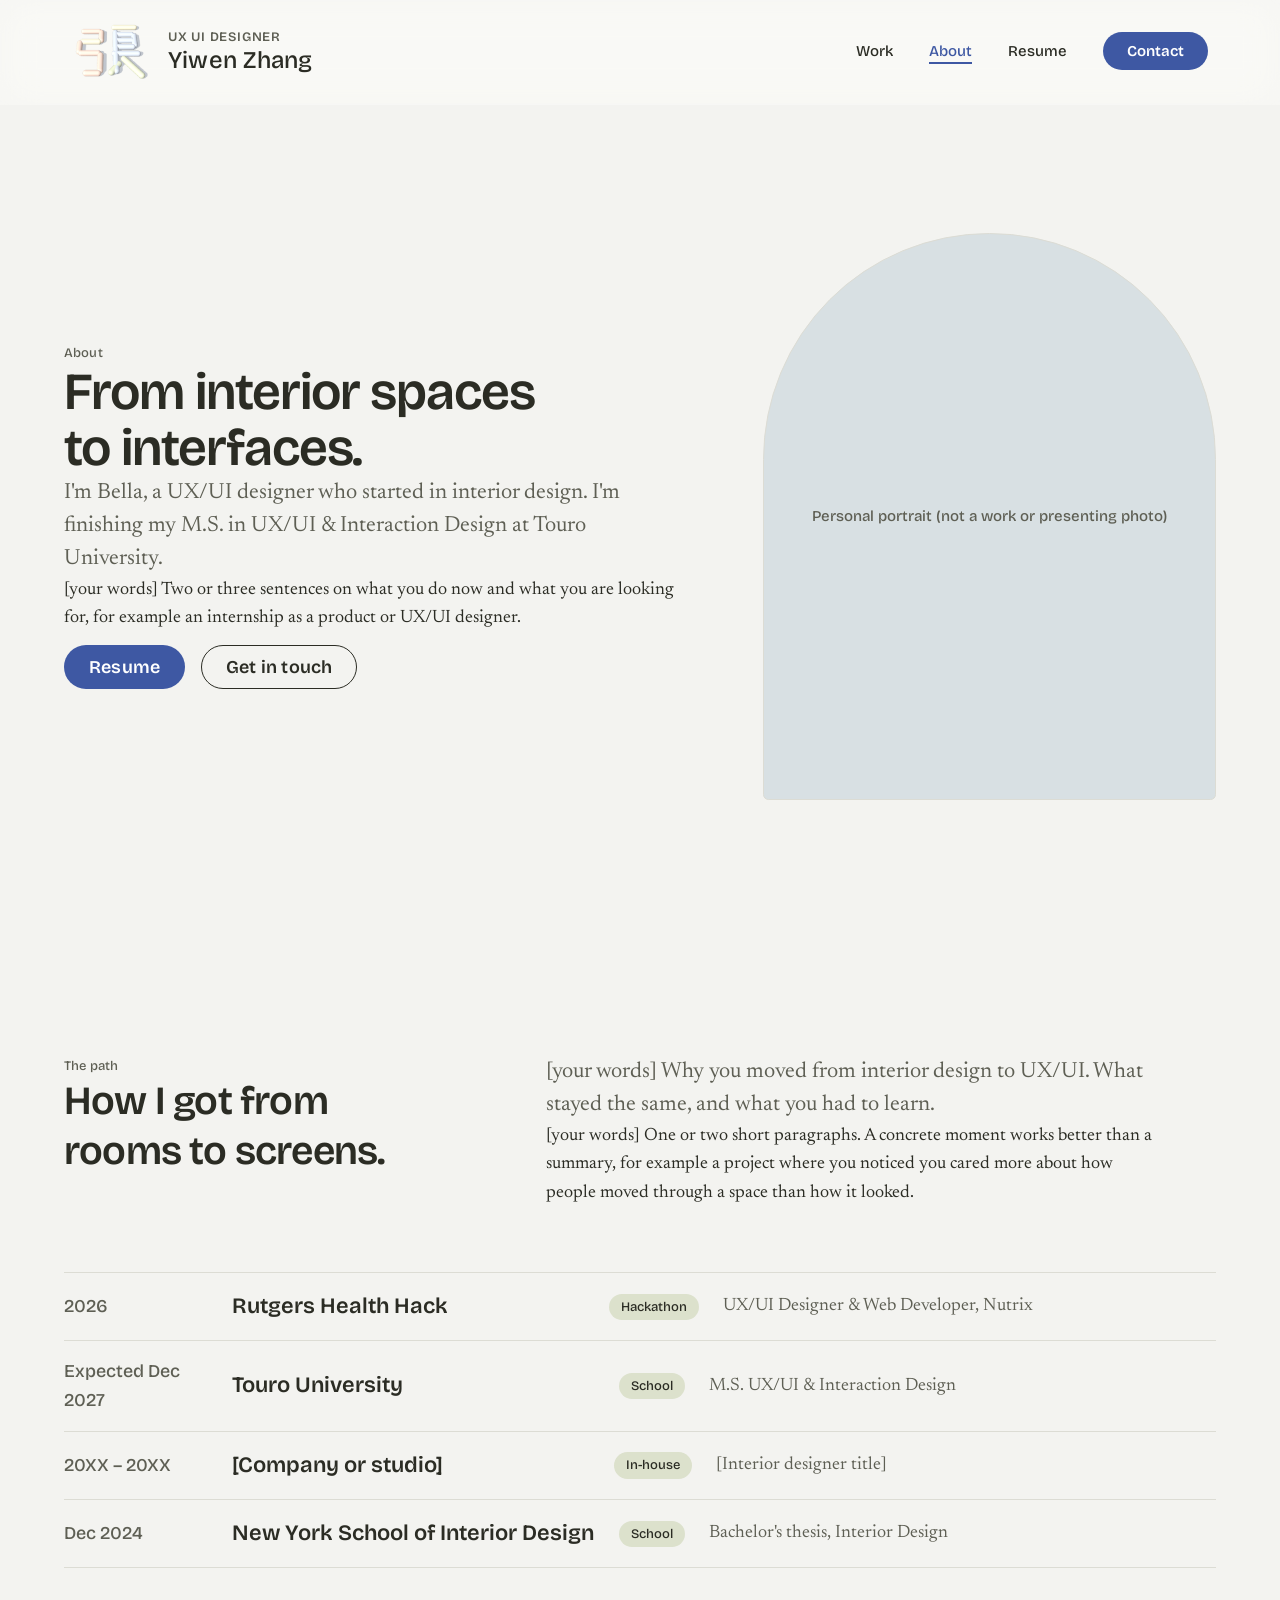
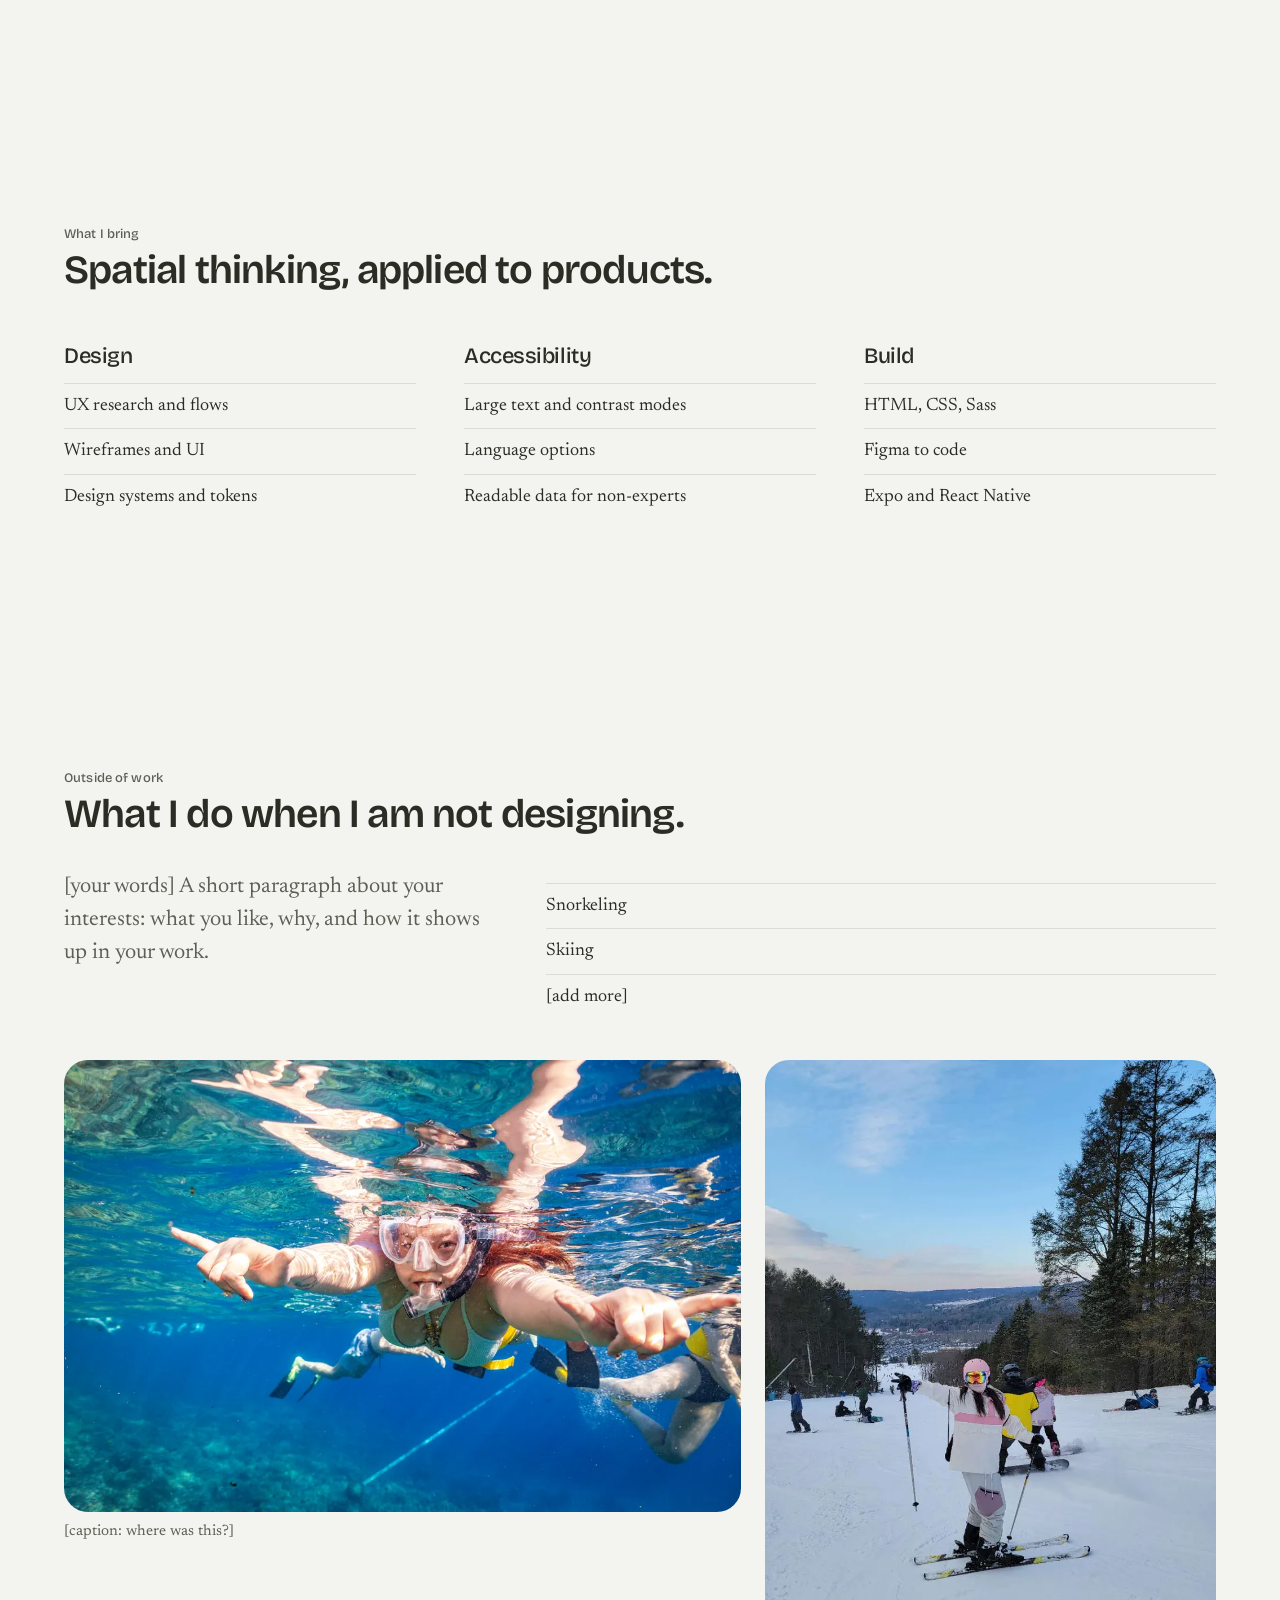
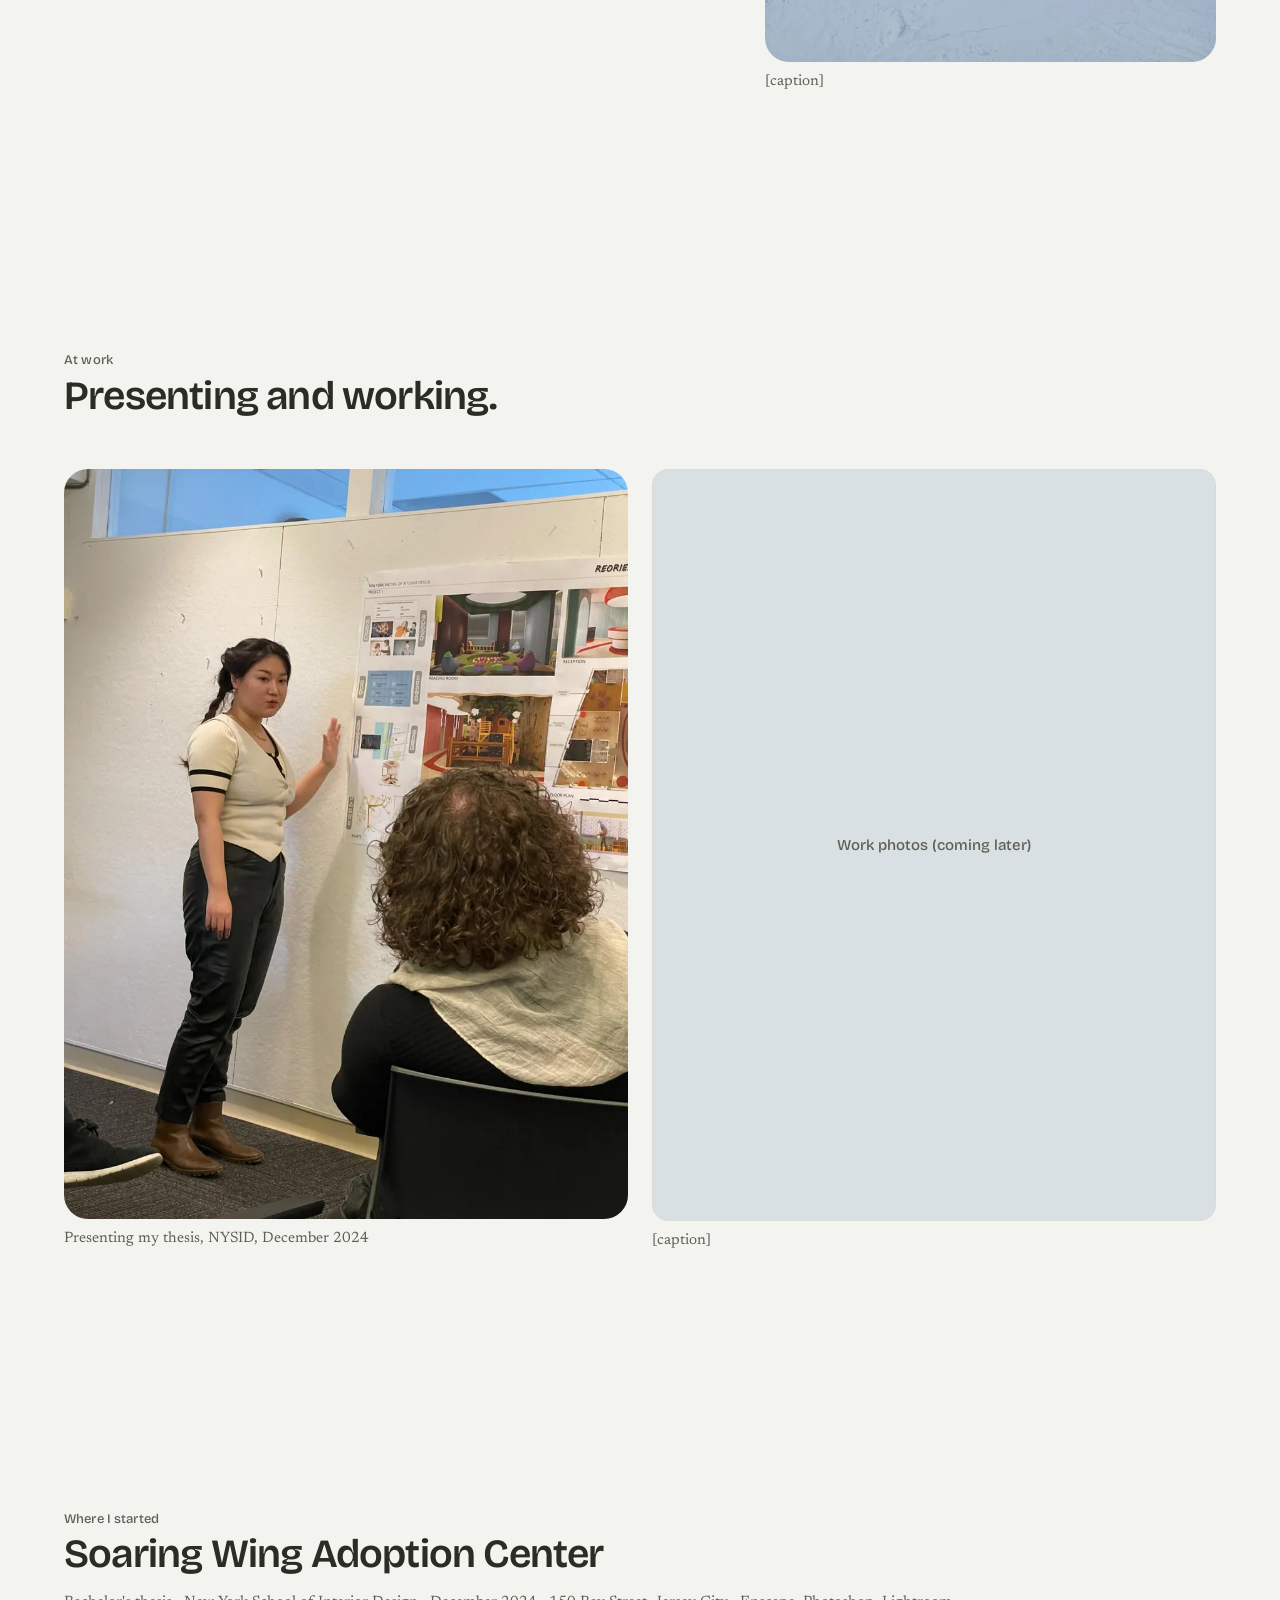
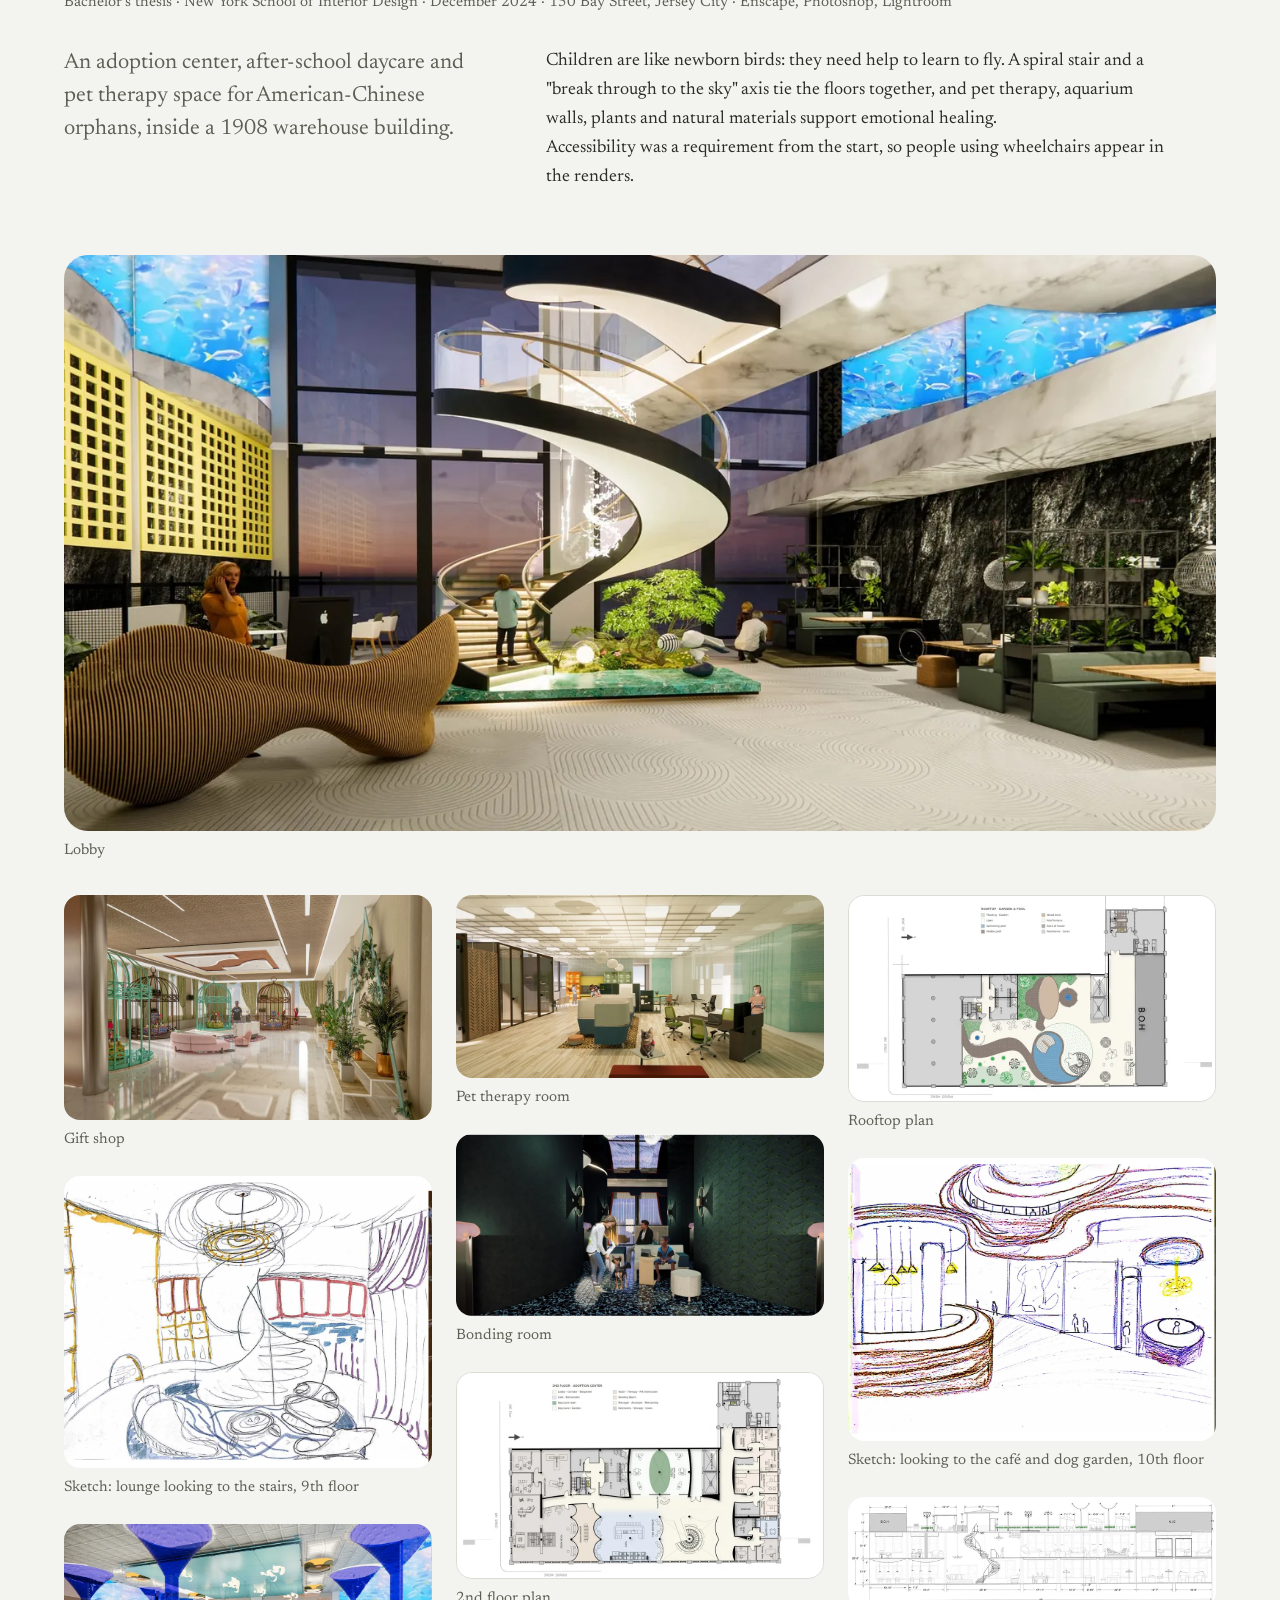
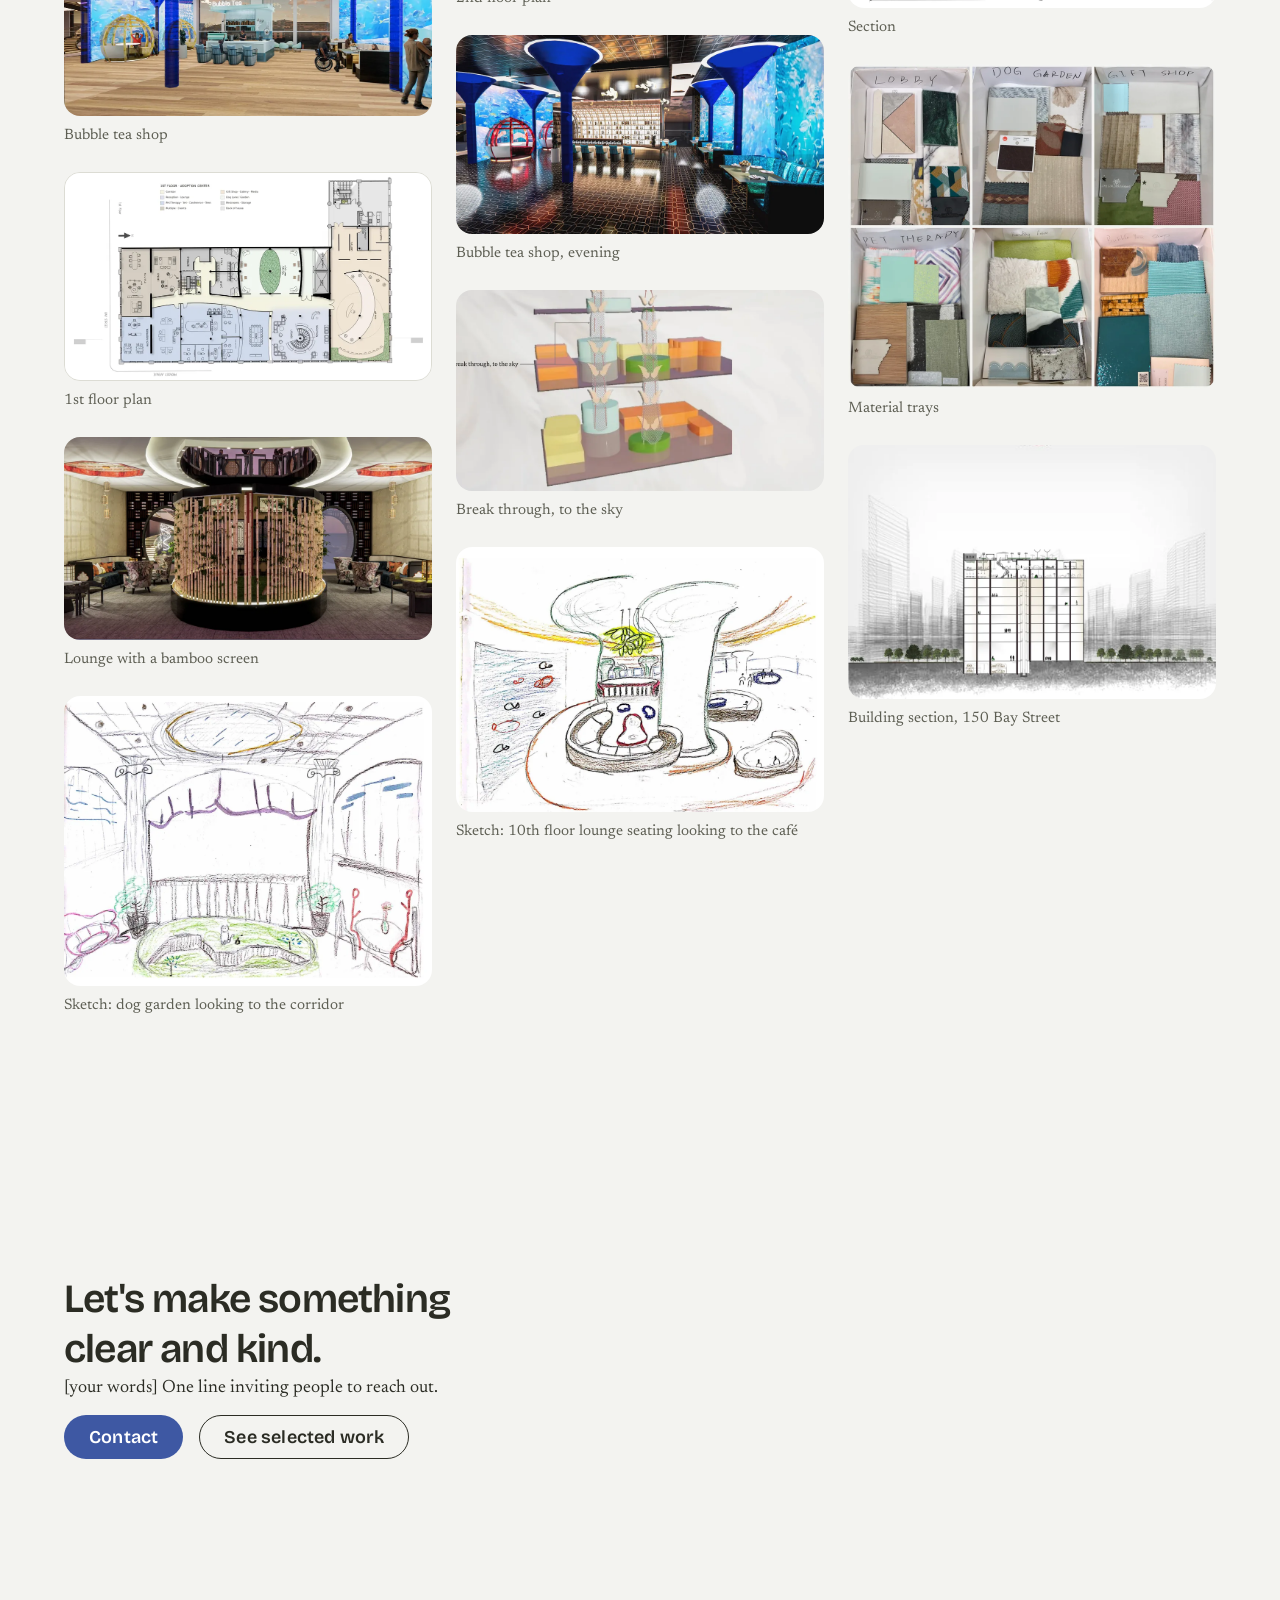
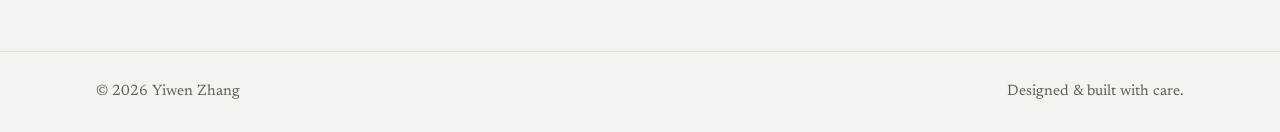
==== commit 6e4a100a: "About: real thesis gallery, separate personal/work/design photo groups Co-Authored-By: Claude Sonnet" ====
--- a/about.html
+++ b/about.html
@@ -61,13 +61,8 @@
             <a class="btn btn--secondary" href="contact.html">Get in touch</a>
           </div>
         </div>
-        <figure class="about-portrait"><div class="ph ph--portrait">Portrait photo</div></figure>
+        <figure class="about-portrait"><div class="ph ph--portrait">Personal portrait (not a work or presenting photo)</div></figure>
       </div>
-    </section>
-
-    <!-- 2. Wide photo -->
-    <section class="about-wide">
-      <div class="container"><figure><div class="ph ph--banner">Wide photo (workspace, a space you designed, or you at work)</div></figure></div>
     </section>
 
     <!-- 3. Career change story + timeline -->
@@ -85,9 +80,9 @@
       <div class="container">
         <ol class="timeline" aria-label="Timeline">
           <li><span class="tl-years">2026</span><span class="tl-place">Rutgers Health Hack</span><span class="chip">Hackathon</span><span class="tl-role">UX/UI Designer &amp; Web Developer, Nutrix</span></li>
-          <li><span class="tl-years">2026 – 2027</span><span class="tl-place">Touro University</span><span class="chip">School</span><span class="tl-role">M.S. UX/UI &amp; Interaction Design</span></li>
+          <li><span class="tl-years">Expected Dec 2027</span><span class="tl-place">Touro University</span><span class="chip">School</span><span class="tl-role">M.S. UX/UI &amp; Interaction Design</span></li>
           <li><span class="tl-years">20XX – 20XX</span><span class="tl-place">[Company or studio]</span><span class="chip">In-house</span><span class="tl-role">[Interior designer title]</span></li>
-          <li><span class="tl-years">20XX – 20XX</span><span class="tl-place">[School]</span><span class="chip">School</span><span class="tl-role">[Interior design degree]</span></li>
+          <li><span class="tl-years">Dec 2024</span><span class="tl-place">New York School of Interior Design</span><span class="chip">School</span><span class="tl-role">Bachelor's thesis, Interior Design</span></li>
         </ol>
       </div>
     </section>
@@ -105,35 +100,66 @@
       </div>
     </section>
 
-    <!-- 5. Life and interests -->
+    <!-- 5. Life and interests: personal photos only -->
     <section class="section">
       <div class="container">
         <p class="t-meta">Outside of work</p>
         <h2 class="t-h2">What I do when I am not designing.</h2>
         <div class="about-split about-split--tight">
           <p class="t-lead">[your words] A short paragraph about your interests: what you like, why, and how it shows up in your work.</p>
-          <ul class="interest-list"><li>[Interest one]</li><li>[Interest two]</li><li>[Interest three]</li><li>[Interest four]</li></ul>
+          <ul class="interest-list"><li>Snorkeling</li><li>Skiing</li><li>[add more]</li></ul>
         </div>
-        <div class="photo-grid">
-          <figure class="pg-a"><div class="ph ph--tall">Photo</div><figcaption class="t-small">[caption]</figcaption></figure>
-          <figure class="pg-b"><div class="ph ph--sketch">Photo</div><figcaption class="t-small">[caption]</figcaption></figure>
-          <figure class="pg-c"><div class="ph ph--sketch">Photo</div><figcaption class="t-small">[caption]</figcaption></figure>
-          <figure class="pg-d"><div class="ph ph--wide">Photo</div><figcaption class="t-small">[caption]</figcaption></figure>
+        <div class="life-grid">
+          <figure><a class="zoom" href="assets/about/snorkel-full.webp"><img src="assets/about/snorkel.webp" alt="Bella snorkeling over a coral reef" width="1000" height="667" loading="lazy"></a><figcaption class="t-small">[caption: where was this?]</figcaption></figure>
+          <figure><a class="zoom" href="assets/about/ski-full.webp"><img src="assets/about/ski.webp" alt="Bella skiing with a valley view behind her" width="800" height="1067" loading="lazy"></a><figcaption class="t-small">[caption]</figcaption></figure>
         </div>
       </div>
     </section>
 
-    <!-- 6. Interior design work: a short gallery, not full case studies -->
-    <section class="section">
+    <!-- 6. Work and presenting: its own section, kept apart from personal and design images -->
+    <section class="section" id="work-photos">
+      <div class="container">
+        <p class="t-meta">At work</p>
+        <h2 class="t-h2">Presenting and working.</h2>
+        <div class="life-grid life-grid--work">
+          <figure><a class="zoom" href="assets/about/portrait-full.webp"><img src="assets/about/portrait.webp" alt="Bella presenting her thesis at the New York School of Interior Design" width="900" height="1198" loading="lazy"></a><figcaption class="t-small">Presenting my thesis, NYSID, December 2024</figcaption></figure>
+          <figure><div class="ph ph--tall">Work photos (coming later)</div><figcaption class="t-small">[caption]</figcaption></figure>
+        </div>
+      </div>
+    </section>
+
+    <!-- 7. Interior design: pictures only, no full case study -->
+    <section class="section" id="interior">
       <div class="container">
         <p class="t-meta">Where I started</p>
-        <h2 class="t-h2">Interior design work.</h2>
-        <p class="t-lead prose">[your words] One short paragraph: what these projects taught you about people, circulation and hierarchy, and how that carries into interface design.</p>
-        <div class="photo-grid photo-grid--work">
-          <figure class="w-1"><div class="ph ph--wide">Render or photo</div><figcaption class="t-small"><b>[Project name]</b> · [type, year] · [one line on what you solved]</figcaption></figure>
-          <figure class="w-2"><div class="ph ph--tall">Plan or section</div><figcaption class="t-small"><b>[Project name]</b> · [one line]</figcaption></figure>
-          <figure class="w-3"><div class="ph ph--sketch">Render</div><figcaption class="t-small"><b>[Project name]</b> · [one line]</figcaption></figure>
-          <figure class="w-4"><div class="ph ph--sketch">Render</div><figcaption class="t-small"><b>[Project name]</b> · [one line]</figcaption></figure>
+        <h2 class="t-h2">Soaring Wing Adoption Center</h2>
+        <p class="t-small interior-meta">Bachelor's thesis · New York School of Interior Design · December 2024 · 150 Bay Street, Jersey City · Enscape, Photoshop, Lightroom</p>
+        <div class="about-split about-split--tight">
+          <p class="t-lead">An adoption center, after-school daycare and pet therapy space for American-Chinese orphans, inside a 1908 warehouse building.</p>
+          <div class="prose">
+            <p>Children are like newborn birds: they need help to learn to fly. A spiral stair and a "break through to the sky" axis tie the floors together, and pet therapy, aquarium walls, plants and natural materials support emotional healing.</p>
+            <p>Accessibility was a requirement from the start, so people using wheelchairs appear in the renders.</p>
+          </div>
+        </div>
+        <figure class="about-banner"><a class="zoom" href="assets/about/lobby-full.webp"><img src="assets/about/lobby.webp" alt="Lobby render with a spiral stair and aquarium ceiling" width="1400" height="770" loading="lazy"></a><figcaption class="t-small">Lobby</figcaption></figure>
+        <div class="gallery">
+          <figure class="g-item "><a class="zoom" href="assets/about/birdcage-full.webp"><img src="assets/about/birdcage.webp" alt="Gift shop render with large mint and bronze birdcages" width="1000" height="610" loading="lazy"></a><figcaption class="t-small">Gift shop</figcaption></figure>
+          <figure class="g-item "><a class="zoom" href="assets/about/sketch-lobby-full.webp"><img src="assets/about/sketch-lobby.webp" alt="Colored pencil sketch of the lobby and spiral stair" width="1000" height="794" loading="lazy"></a><figcaption class="t-small">Sketch: lounge looking to the stairs, 9th floor</figcaption></figure>
+          <figure class="g-item "><a class="zoom" href="assets/about/bubbletea-full.webp"><img src="assets/about/bubbletea.webp" alt="Bubble tea shop render with blue funnel columns" width="1000" height="521" loading="lazy"></a><figcaption class="t-small">Bubble tea shop</figcaption></figure>
+          <figure class="g-item g-plan"><a class="zoom" href="assets/about/plan-1-full.webp"><img src="assets/about/plan-1.webp" alt="Color-coded first floor plan" width="1000" height="565" loading="lazy"></a><figcaption class="t-small">1st floor plan</figcaption></figure>
+          <figure class="g-item "><a class="zoom" href="assets/about/bamboo-full.webp"><img src="assets/about/bamboo.webp" alt="Lounge render with a circular bamboo screen" width="1000" height="552" loading="lazy"></a><figcaption class="t-small">Lounge with a bamboo screen</figcaption></figure>
+          <figure class="g-item "><a class="zoom" href="assets/about/sketch-dog-garden-full.webp"><img src="assets/about/sketch-dog-garden.webp" alt="Colored pencil sketch of the dog garden" width="1000" height="789" loading="lazy"></a><figcaption class="t-small">Sketch: dog garden looking to the corridor</figcaption></figure>
+          <figure class="g-item "><a class="zoom" href="assets/about/pet-therapy-full.webp"><img src="assets/about/pet-therapy.webp" alt="Pet therapy room render" width="1000" height="495" loading="lazy"></a><figcaption class="t-small">Pet therapy room</figcaption></figure>
+          <figure class="g-item "><a class="zoom" href="assets/about/bonding-full.webp"><img src="assets/about/bonding.webp" alt="Bonding room render with a person, a child and a dog" width="1000" height="496" loading="lazy"></a><figcaption class="t-small">Bonding room</figcaption></figure>
+          <figure class="g-item g-plan"><a class="zoom" href="assets/about/plan-2-full.webp"><img src="assets/about/plan-2.webp" alt="Color-coded second floor plan" width="1000" height="560" loading="lazy"></a><figcaption class="t-small">2nd floor plan</figcaption></figure>
+          <figure class="g-item "><a class="zoom" href="assets/about/bubbletea-night-full.webp"><img src="assets/about/bubbletea-night.webp" alt="Bubble tea shop render in the evening" width="1000" height="540" loading="lazy"></a><figcaption class="t-small">Bubble tea shop, evening</figcaption></figure>
+          <figure class="g-item "><a class="zoom" href="assets/about/axonometric-full.webp"><img src="assets/about/axonometric.webp" alt="Axonometric diagram with butterflies rising through the floors" width="1000" height="546" loading="lazy"></a><figcaption class="t-small">Break through, to the sky</figcaption></figure>
+          <figure class="g-item "><a class="zoom" href="assets/about/sketch-lounge-full.webp"><img src="assets/about/sketch-lounge.webp" alt="Colored pencil sketch of the 10th floor lounge" width="1000" height="722" loading="lazy"></a><figcaption class="t-small">Sketch: 10th floor lounge seating looking to the café</figcaption></figure>
+          <figure class="g-item g-plan"><a class="zoom" href="assets/about/plan-roof-full.webp"><img src="assets/about/plan-roof.webp" alt="Color-coded rooftop plan" width="1000" height="558" loading="lazy"></a><figcaption class="t-small">Rooftop plan</figcaption></figure>
+          <figure class="g-item "><a class="zoom" href="assets/about/sketch-cafe-full.webp"><img src="assets/about/sketch-cafe.webp" alt="Colored pencil sketch of the café and dog garden" width="1000" height="769" loading="lazy"></a><figcaption class="t-small">Sketch: looking to the café and dog garden, 10th floor</figcaption></figure>
+          <figure class="g-item "><a class="zoom" href="assets/about/section-full.webp"><img src="assets/about/section.webp" alt="Long section showing the spiral stair connecting floors" width="1200" height="362" loading="lazy"></a><figcaption class="t-small">Section</figcaption></figure>
+          <figure class="g-item "><a class="zoom" href="assets/about/trays-full.webp"><img src="assets/about/trays.webp" alt="Six material trays" width="1000" height="884" loading="lazy"></a><figcaption class="t-small">Material trays</figcaption></figure>
+          <figure class="g-item "><a class="zoom" href="assets/about/section-building-full.webp"><img src="assets/about/section-building.webp" alt="Building section in its city context" width="1000" height="690" loading="lazy"></a><figcaption class="t-small">Building section, 150 Bay Street</figcaption></figure>
         </div>
       </div>
     </section>
--- a/css/styles.css
+++ b/css/styles.css
@@ -879,3 +879,21 @@
   .photo-grid { grid-template-columns: 1fr; }
   .photo-grid figure, .photo-grid--work figure { grid-column: auto !important; margin-top: 0 !important; }
 }
+
+
+/* About: real photos */
+.about-banner { margin: var(--space-8) 0 0; }
+.about-banner img { width: 100%; height: auto; aspect-ratio: 2 / 1; object-fit: cover; border-radius: var(--radius-lg); display: block; }
+.about-banner figcaption, .gallery figcaption, .life-grid figcaption { margin-top: var(--space-2); color: var(--text-muted); }
+a.zoom { display: block; cursor: zoom-in; }
+.interior-meta { color: var(--text-muted); margin-top: var(--space-3); }
+.life-grid { display: grid; grid-template-columns: 1.5fr 1fr; gap: var(--space-5); margin-top: var(--space-7); align-items: start; }
+.life-grid--work { grid-template-columns: 1fr 1fr; }
+.life-grid figure { margin: 0; }
+.life-grid img { width: 100%; height: auto; display: block; border-radius: var(--radius-lg); }
+.gallery { column-count: 3; column-gap: var(--space-5); margin-top: var(--space-6); }
+.g-item { margin: 0 0 var(--space-5); break-inside: avoid; }
+.g-item img { width: 100%; height: auto; display: block; border-radius: var(--radius-md); }
+.g-plan img { background: #fff; border: var(--stroke-soft); }
+@media (max-width: 900px) { .gallery { column-count: 2; } .life-grid, .life-grid--work { grid-template-columns: 1fr; } }
+@media (max-width: 560px) { .gallery { column-count: 1; } }
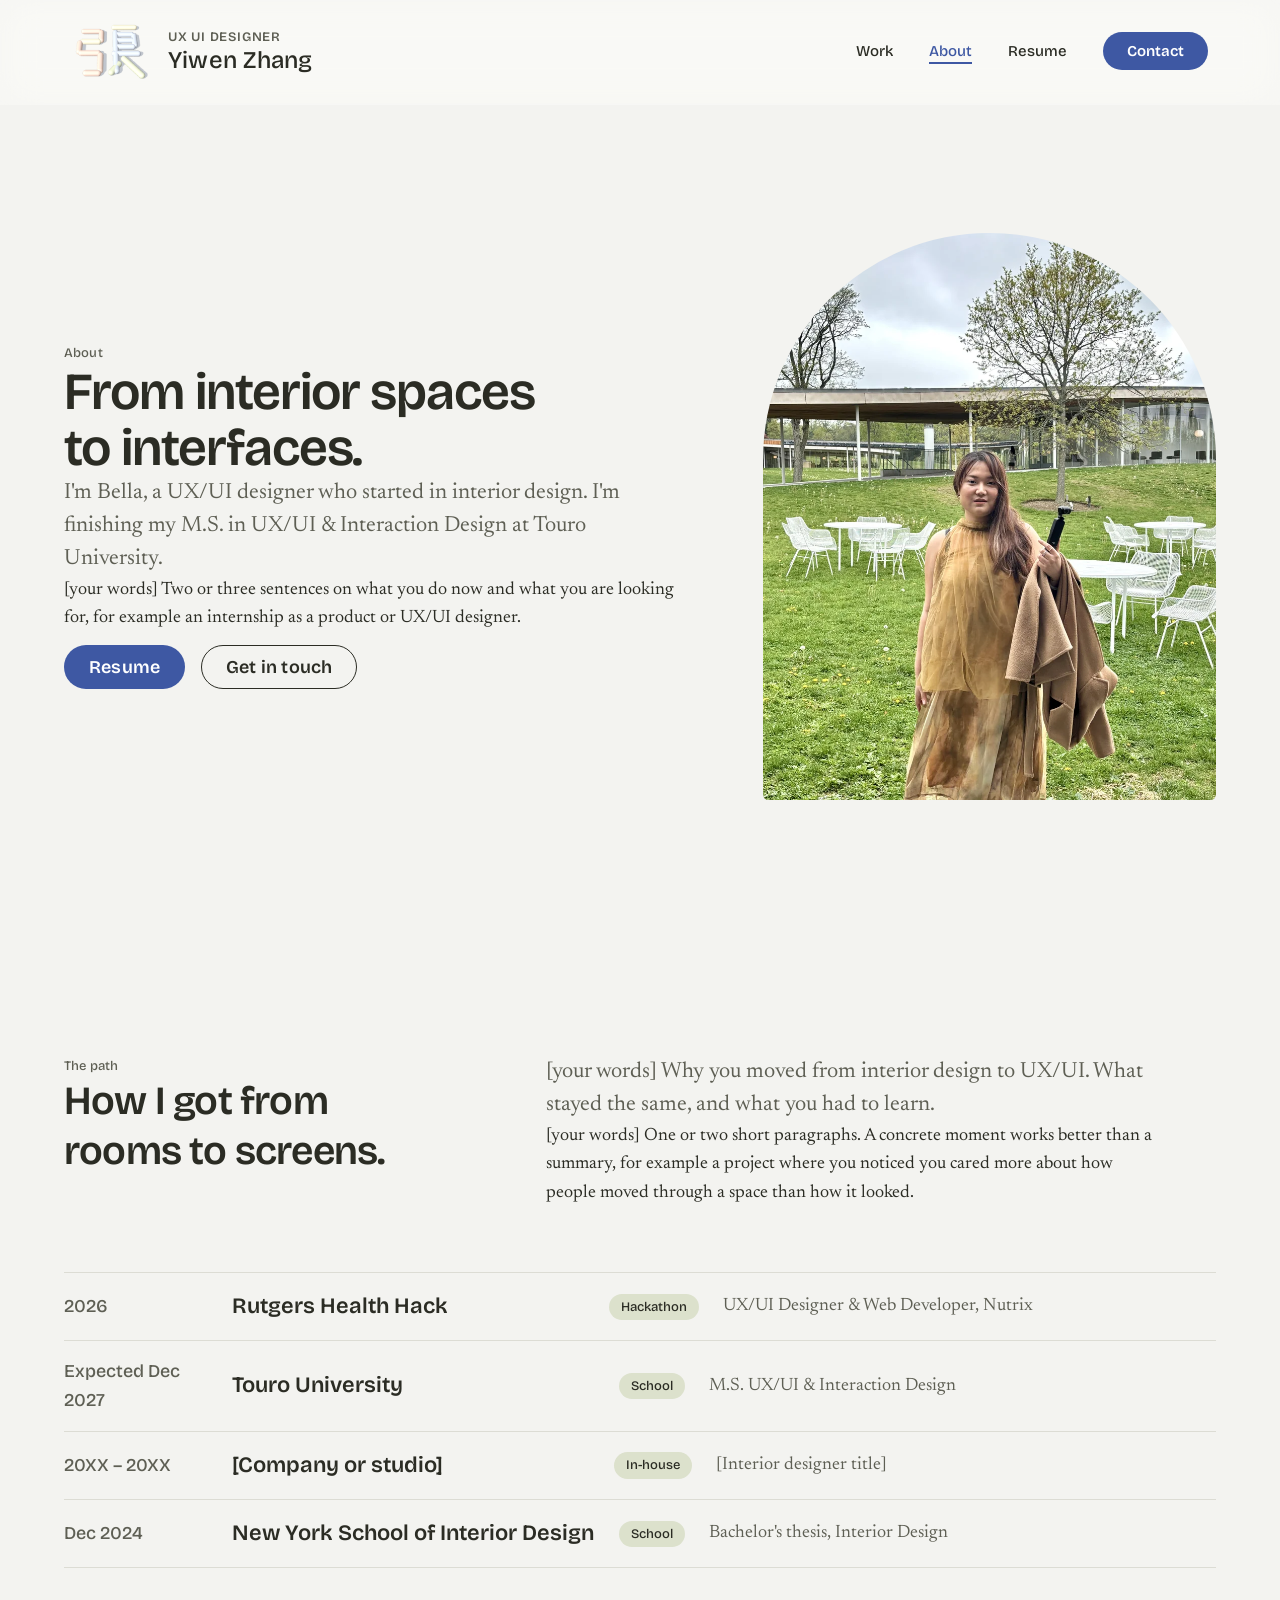
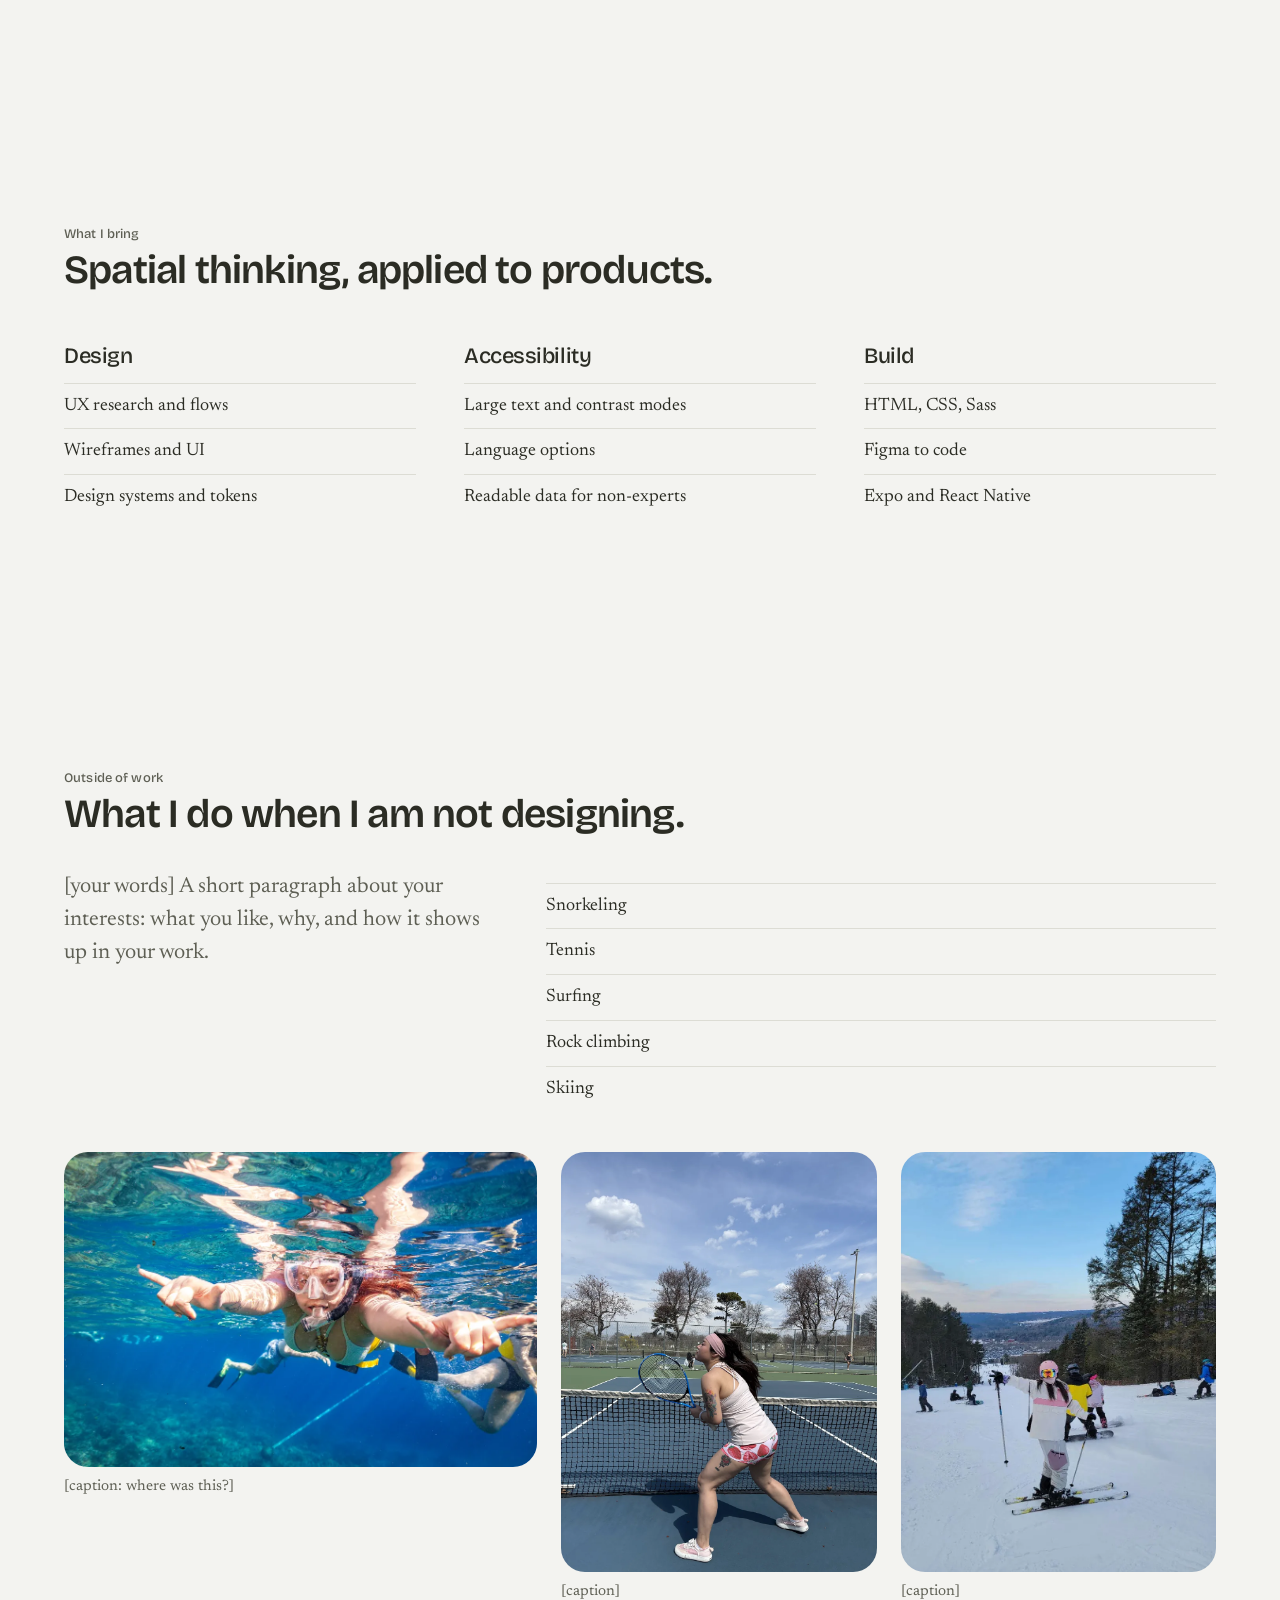
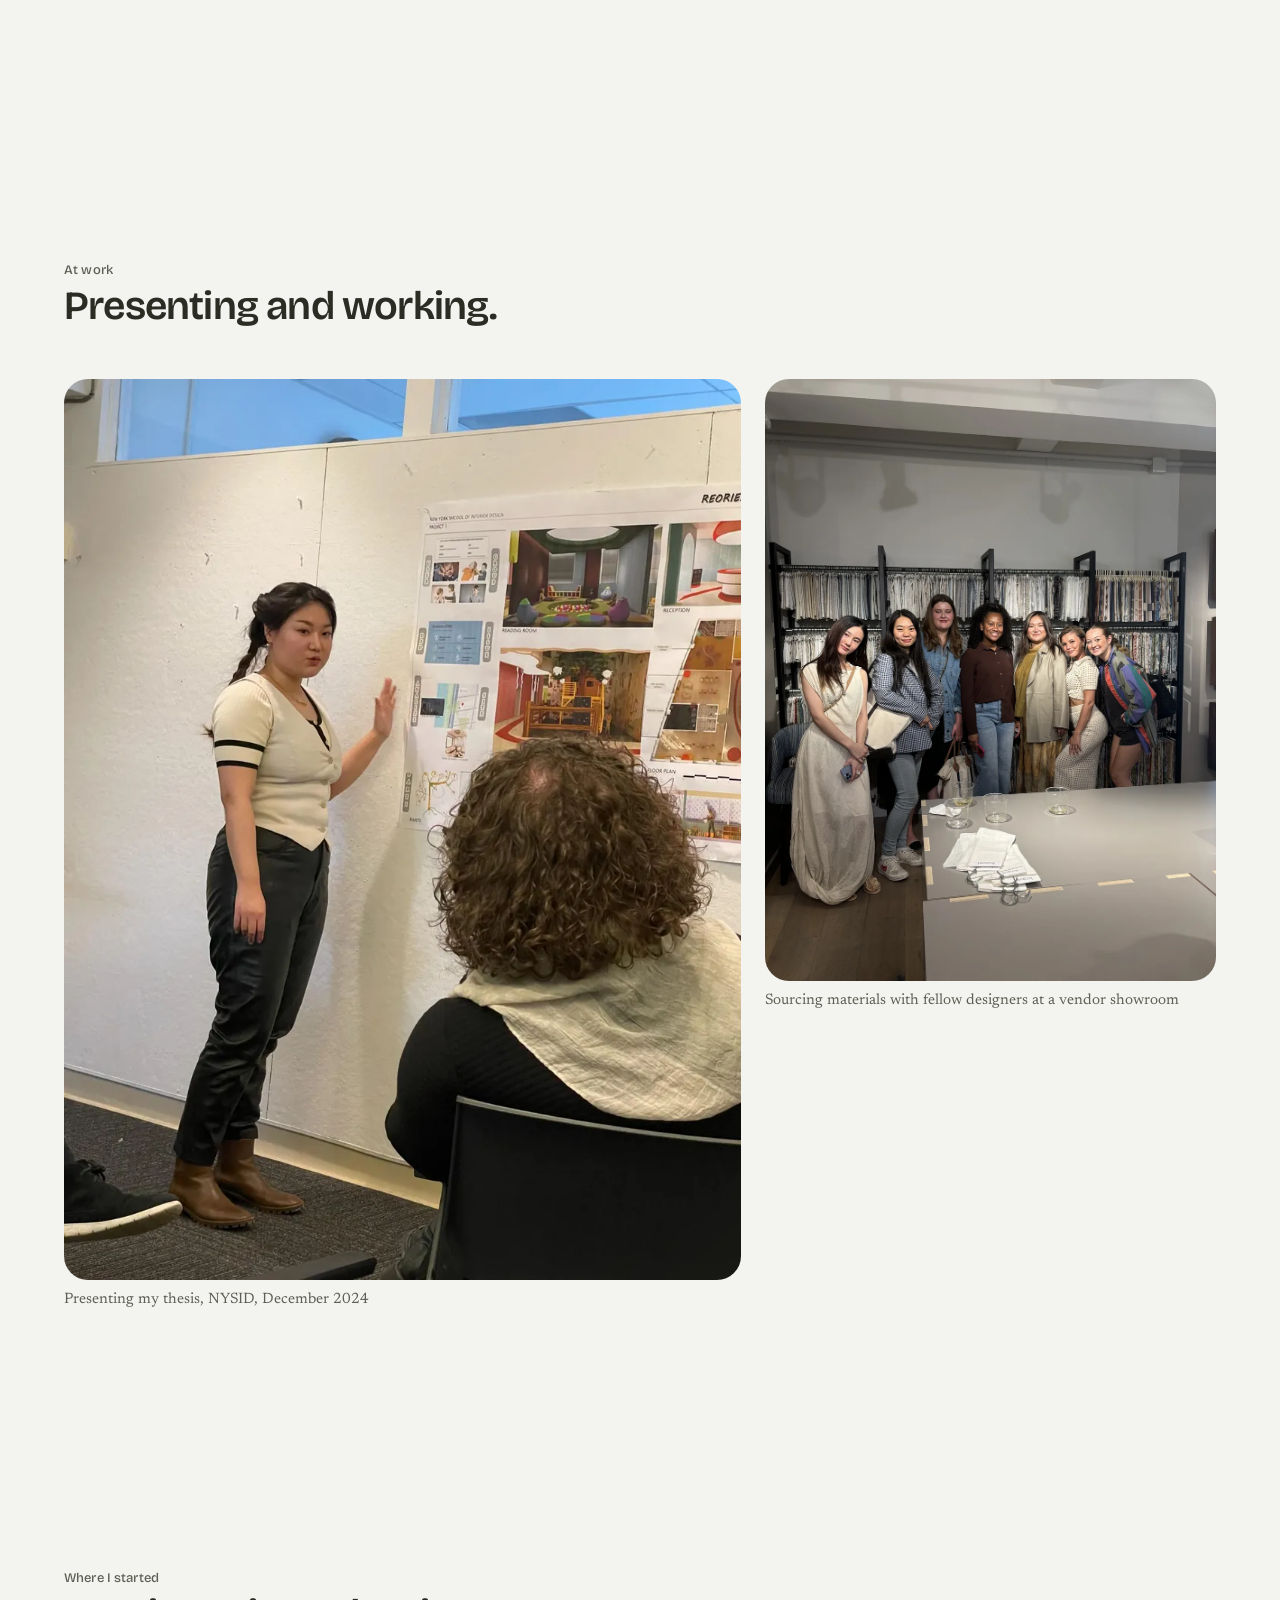
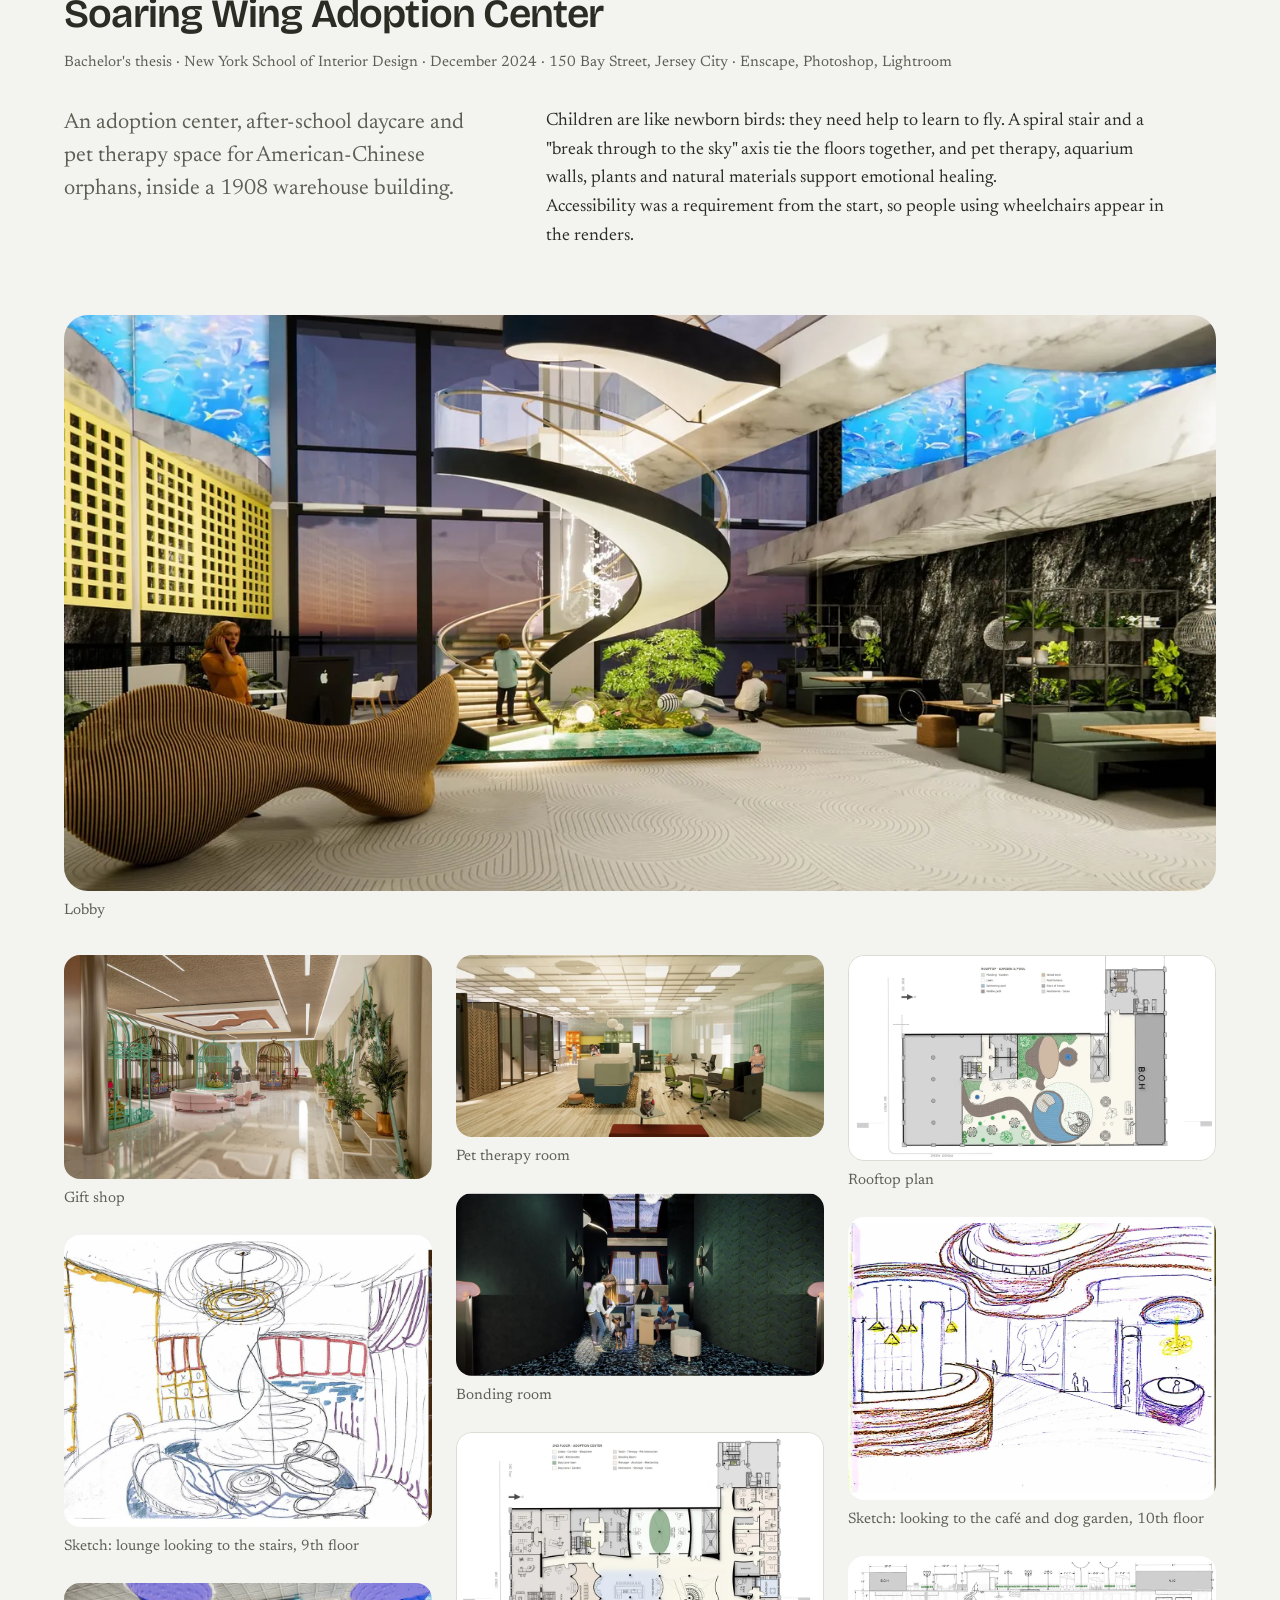
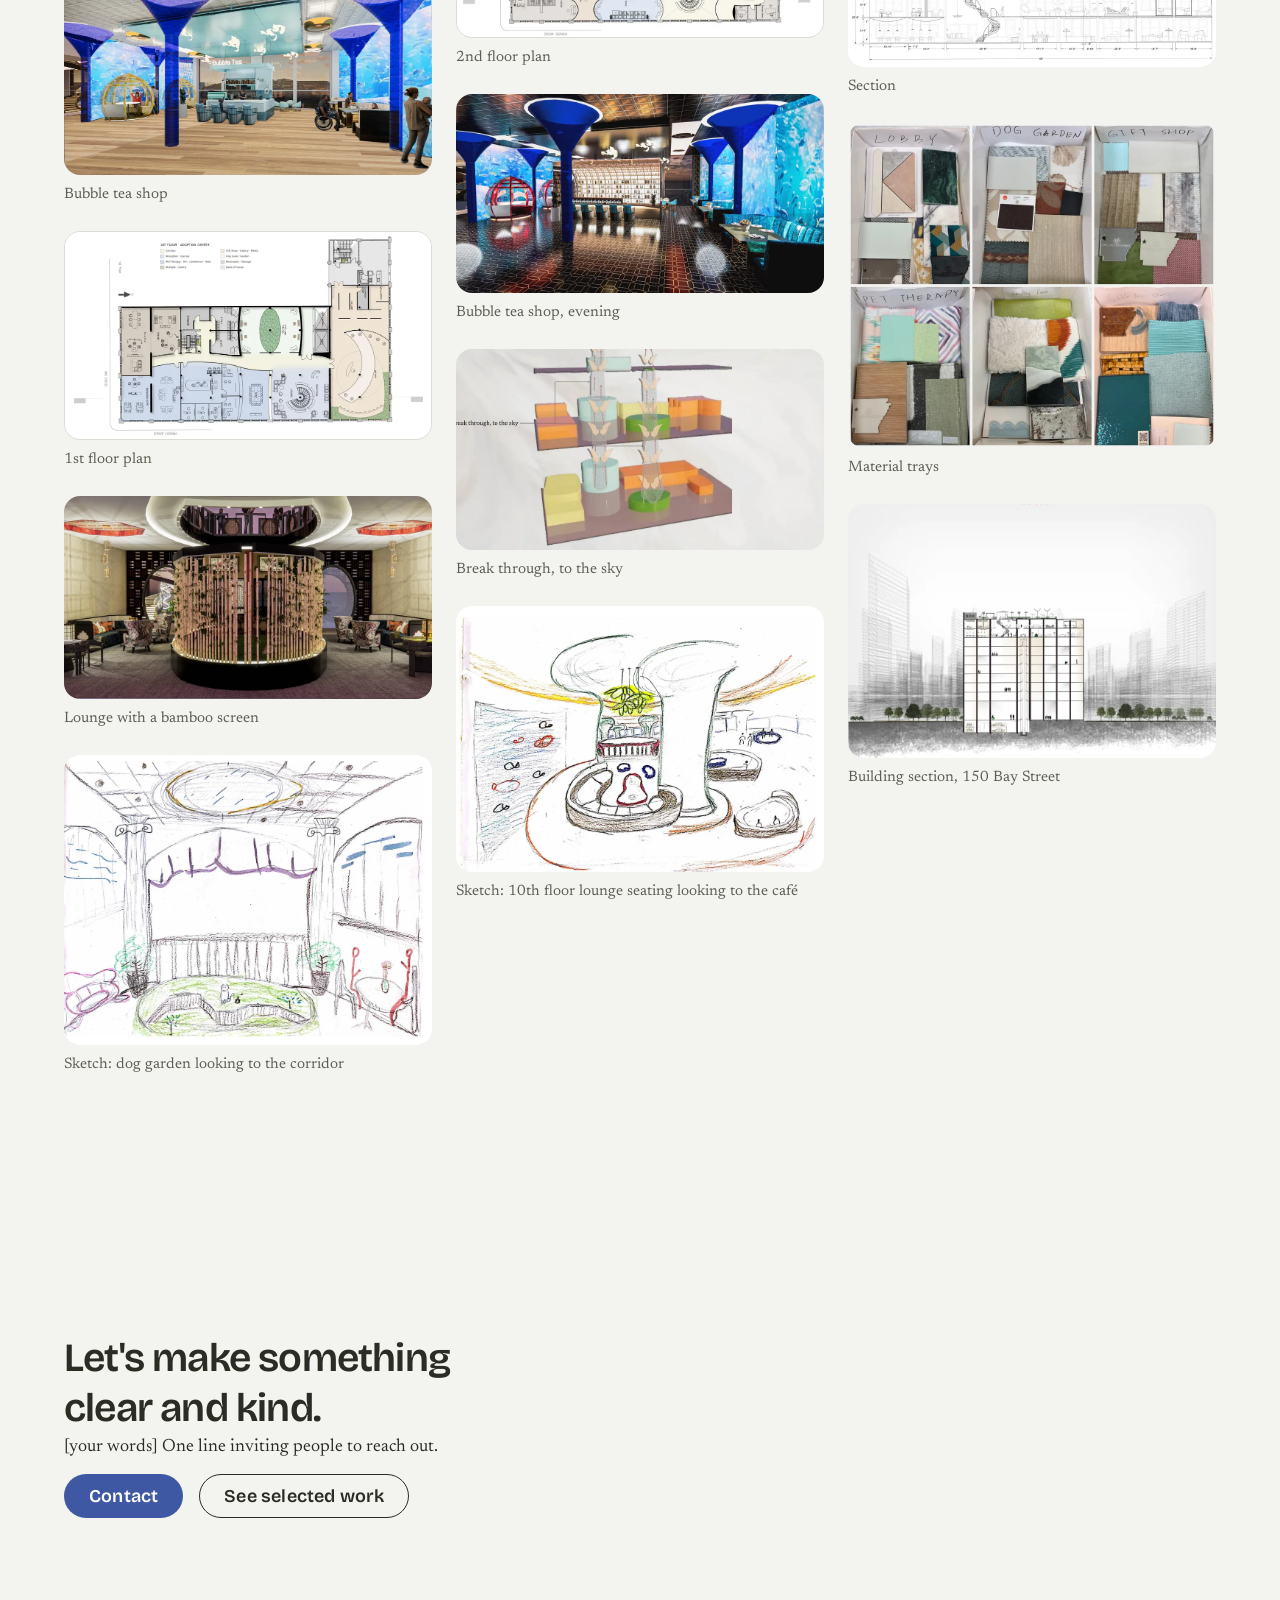
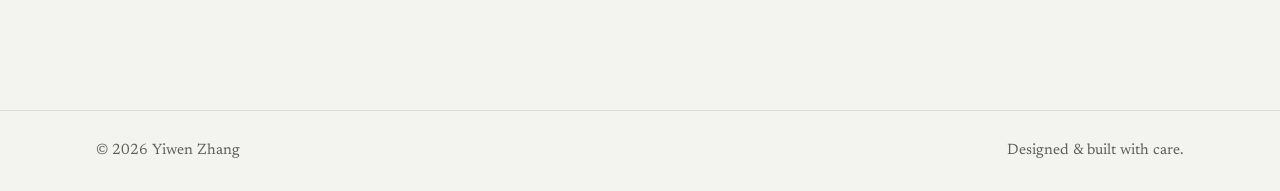
==== commit ab0872e4: "About: personal portrait, tennis, vendor team photo; update interests Co-Authored-By: Claude Sonnet " ====
--- a/about.html
+++ b/about.html
@@ -61,7 +61,7 @@
             <a class="btn btn--secondary" href="contact.html">Get in touch</a>
           </div>
         </div>
-        <figure class="about-portrait"><div class="ph ph--portrait">Personal portrait (not a work or presenting photo)</div></figure>
+        <figure class="about-portrait"><img src="assets/about/portrait-personal.webp" alt="Bella standing on a lawn in front of a long, low glass pavilion" width="900" height="1200"></figure>
       </div>
     </section>
 
@@ -107,10 +107,11 @@
         <h2 class="t-h2">What I do when I am not designing.</h2>
         <div class="about-split about-split--tight">
           <p class="t-lead">[your words] A short paragraph about your interests: what you like, why, and how it shows up in your work.</p>
-          <ul class="interest-list"><li>Snorkeling</li><li>Skiing</li><li>[add more]</li></ul>
+          <ul class="interest-list"><li>Snorkeling</li><li>Tennis</li><li>Surfing</li><li>Rock climbing</li><li>Skiing</li></ul>
         </div>
         <div class="life-grid">
           <figure><a class="zoom" href="assets/about/snorkel-full.webp"><img src="assets/about/snorkel.webp" alt="Bella snorkeling over a coral reef" width="1000" height="667" loading="lazy"></a><figcaption class="t-small">[caption: where was this?]</figcaption></figure>
+          <figure><a class="zoom" href="assets/about/tennis-full.webp"><img src="assets/about/tennis.webp" alt="Bella playing tennis at the net on a blue court" width="1000" height="1333" loading="lazy"></a><figcaption class="t-small">[caption]</figcaption></figure>
           <figure><a class="zoom" href="assets/about/ski-full.webp"><img src="assets/about/ski.webp" alt="Bella skiing with a valley view behind her" width="800" height="1067" loading="lazy"></a><figcaption class="t-small">[caption]</figcaption></figure>
         </div>
       </div>
@@ -123,7 +124,7 @@
         <h2 class="t-h2">Presenting and working.</h2>
         <div class="life-grid life-grid--work">
           <figure><a class="zoom" href="assets/about/portrait-full.webp"><img src="assets/about/portrait.webp" alt="Bella presenting her thesis at the New York School of Interior Design" width="900" height="1198" loading="lazy"></a><figcaption class="t-small">Presenting my thesis, NYSID, December 2024</figcaption></figure>
-          <figure><div class="ph ph--tall">Work photos (coming later)</div><figcaption class="t-small">[caption]</figcaption></figure>
+          <figure><a class="zoom" href="assets/about/vendor-team-full.webp"><img src="assets/about/vendor-team.webp" alt="Bella with colleagues in a fabric vendor showroom, in front of fabric sample racks" width="1000" height="1333" loading="lazy"></a><figcaption class="t-small">Sourcing materials with fellow designers at a vendor showroom</figcaption></figure>
         </div>
       </div>
     </section>
--- a/css/styles.css
+++ b/css/styles.css
@@ -897,3 +897,10 @@
 .g-plan img { background: #fff; border: var(--stroke-soft); }
 @media (max-width: 900px) { .gallery { column-count: 2; } .life-grid, .life-grid--work { grid-template-columns: 1fr; } }
 @media (max-width: 560px) { .gallery { column-count: 1; } }
+
+.about-portrait img { width: 100%; height: auto; aspect-ratio: 4 / 5; object-fit: cover; object-position: 50% 30%; border-radius: var(--radius-arch); display: block; }
+.life-grid { grid-template-columns: 1.5fr 1fr 1fr; }
+@media (max-width: 900px) { .life-grid { grid-template-columns: 1fr; } }
+
+.life-grid.life-grid--work { grid-template-columns: 1.5fr 1fr; }
+@media (max-width: 900px) { .life-grid.life-grid--work { grid-template-columns: 1fr; } }
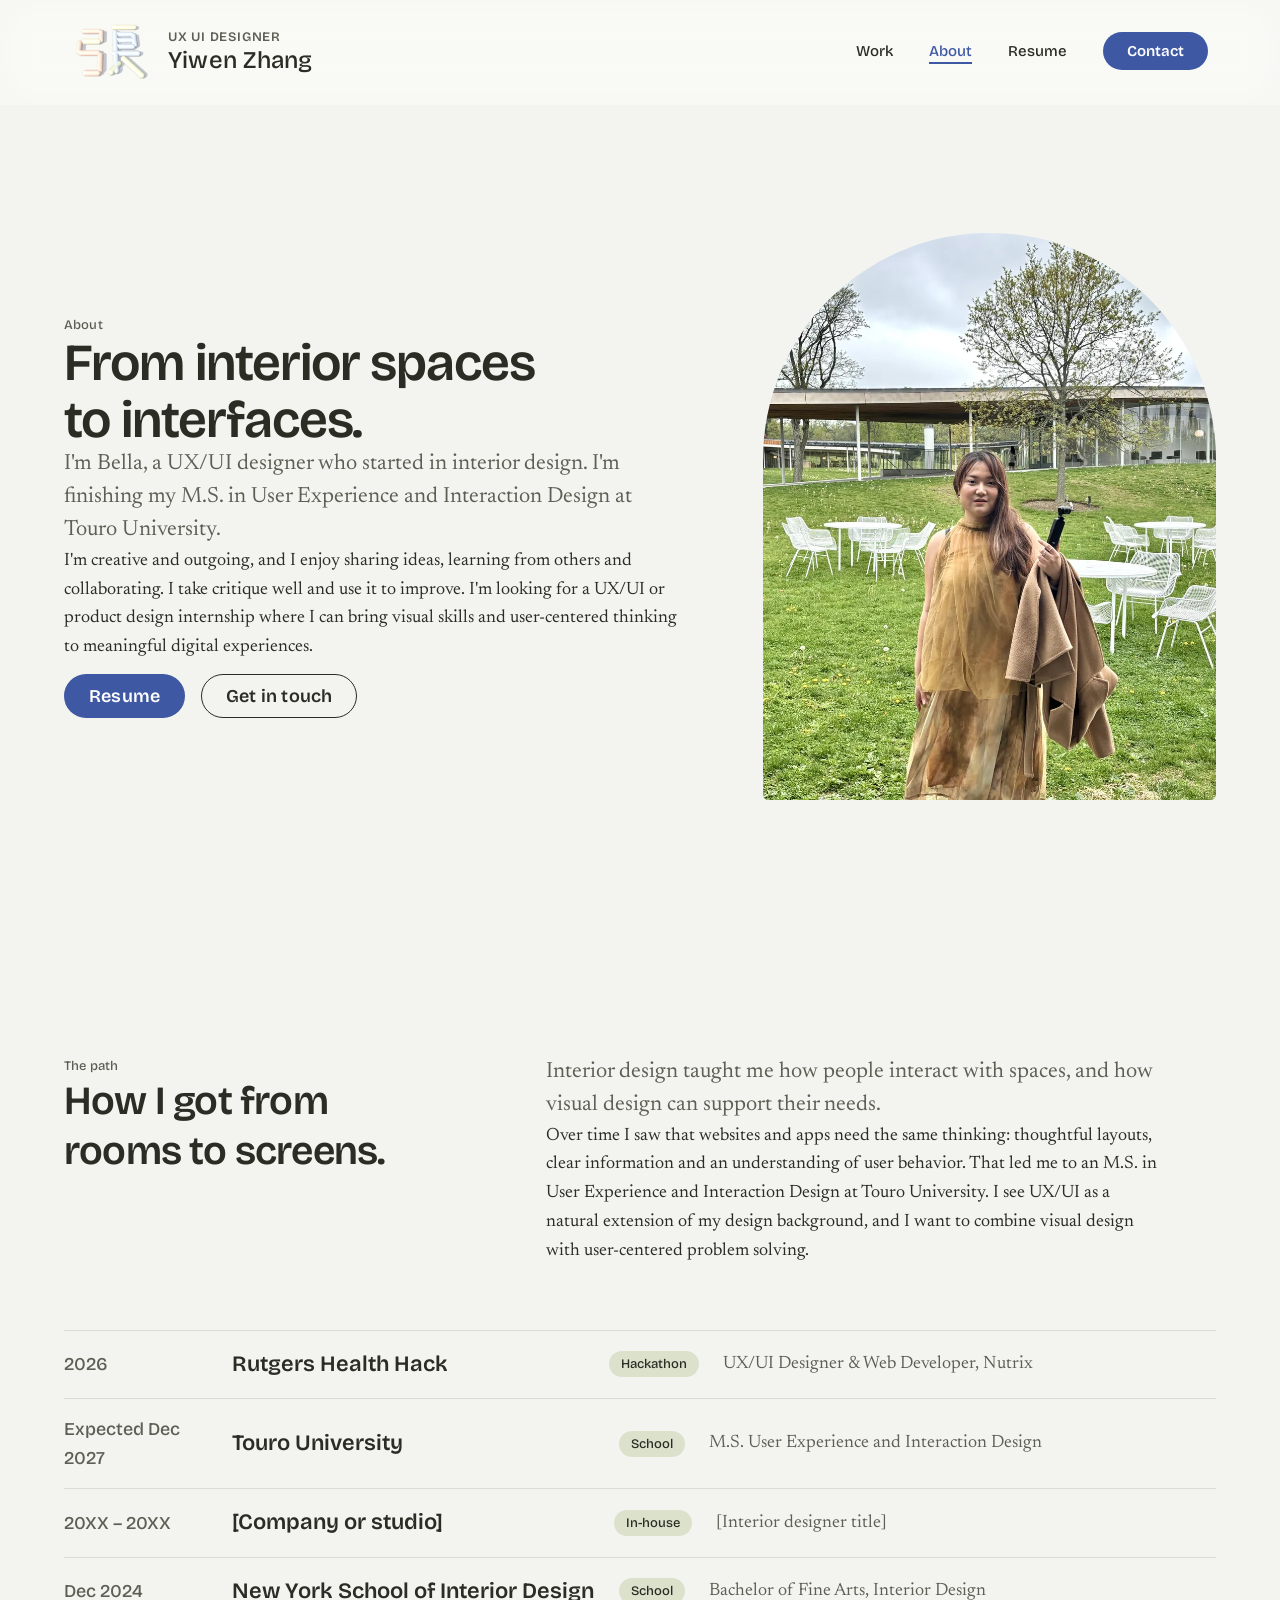
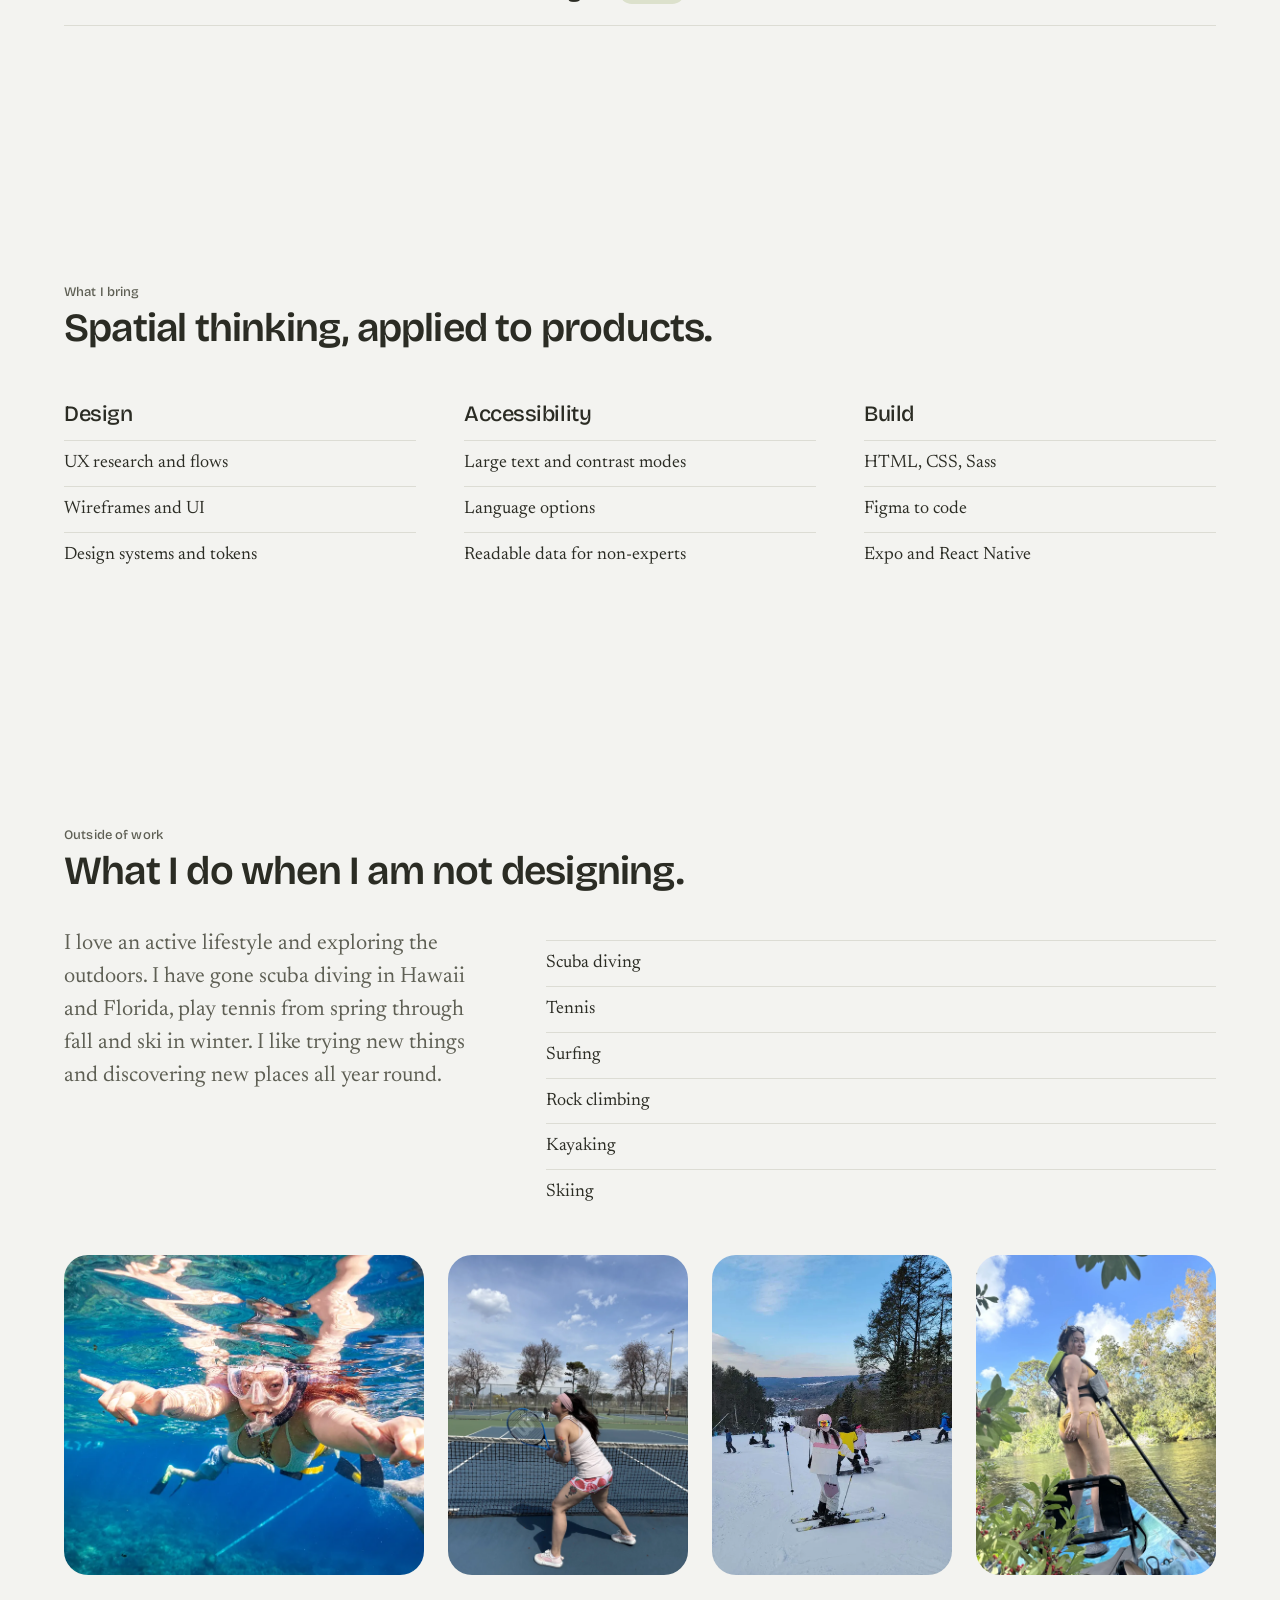
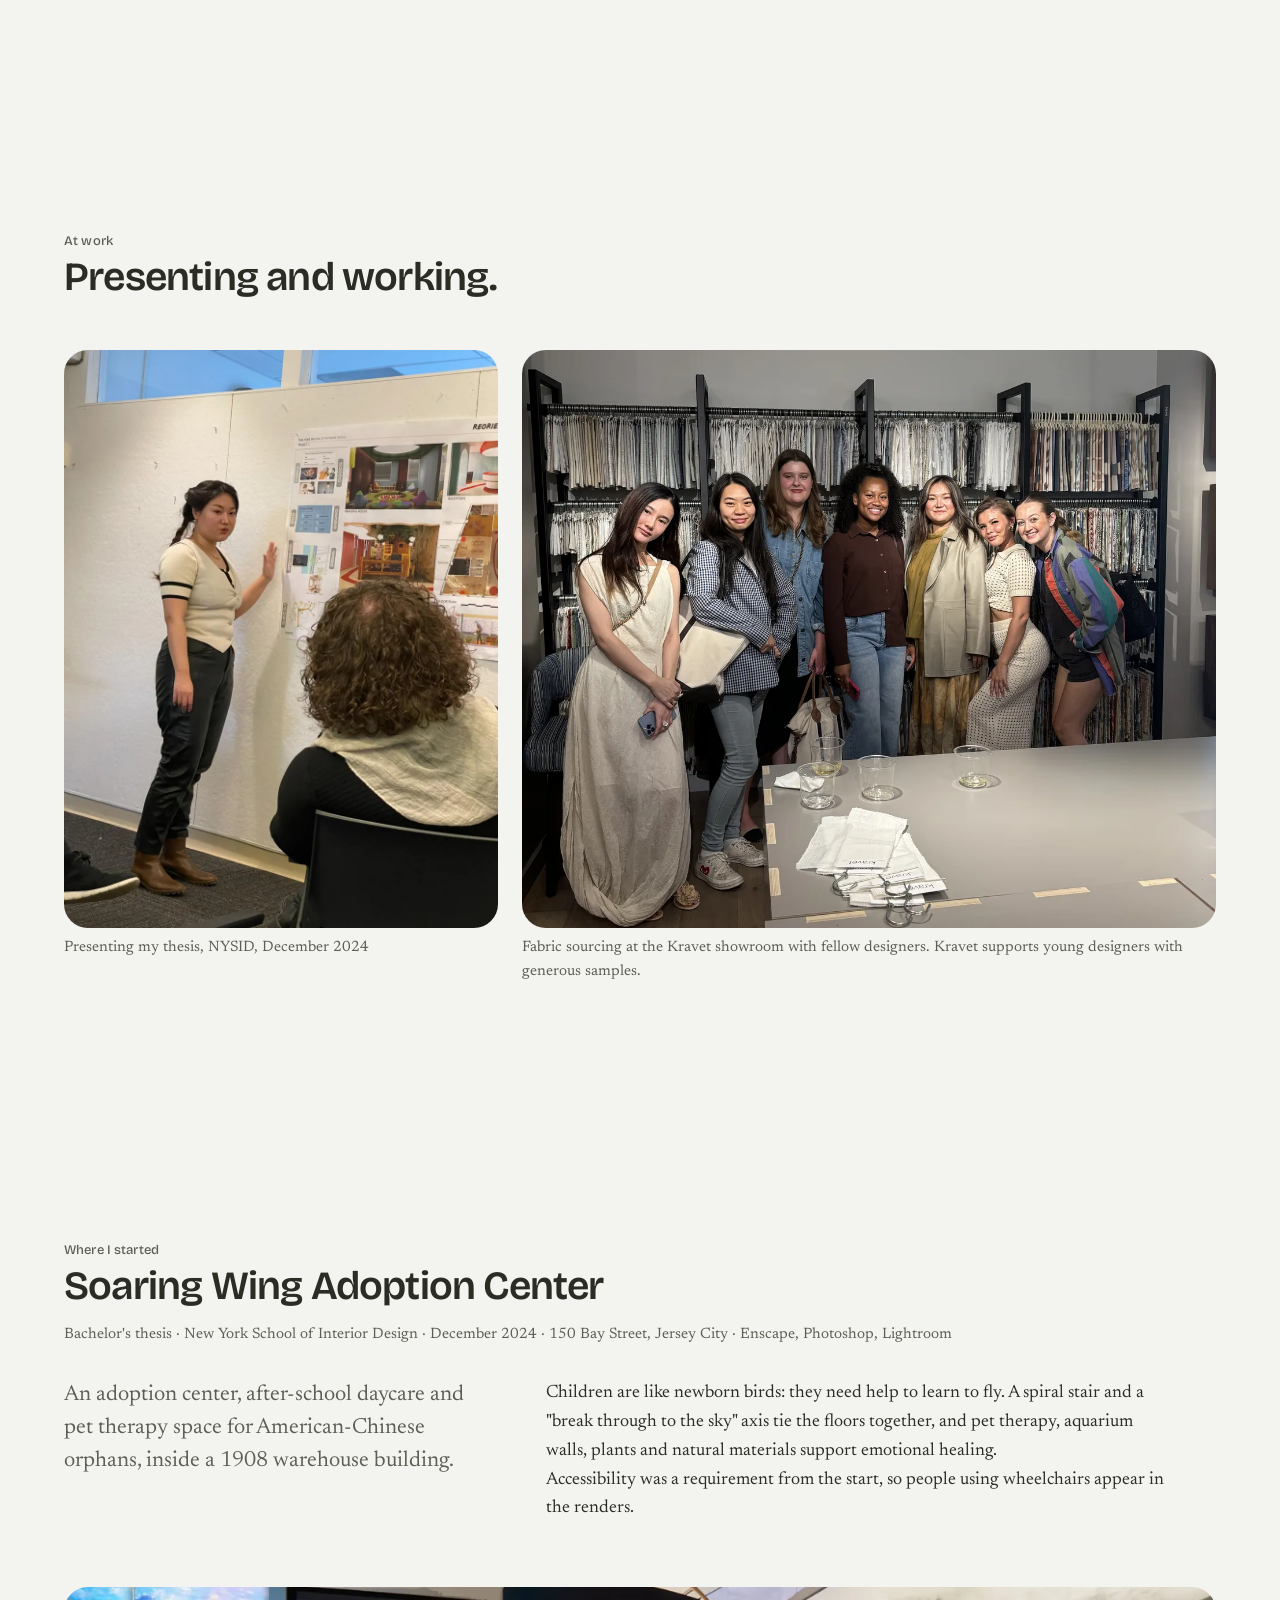
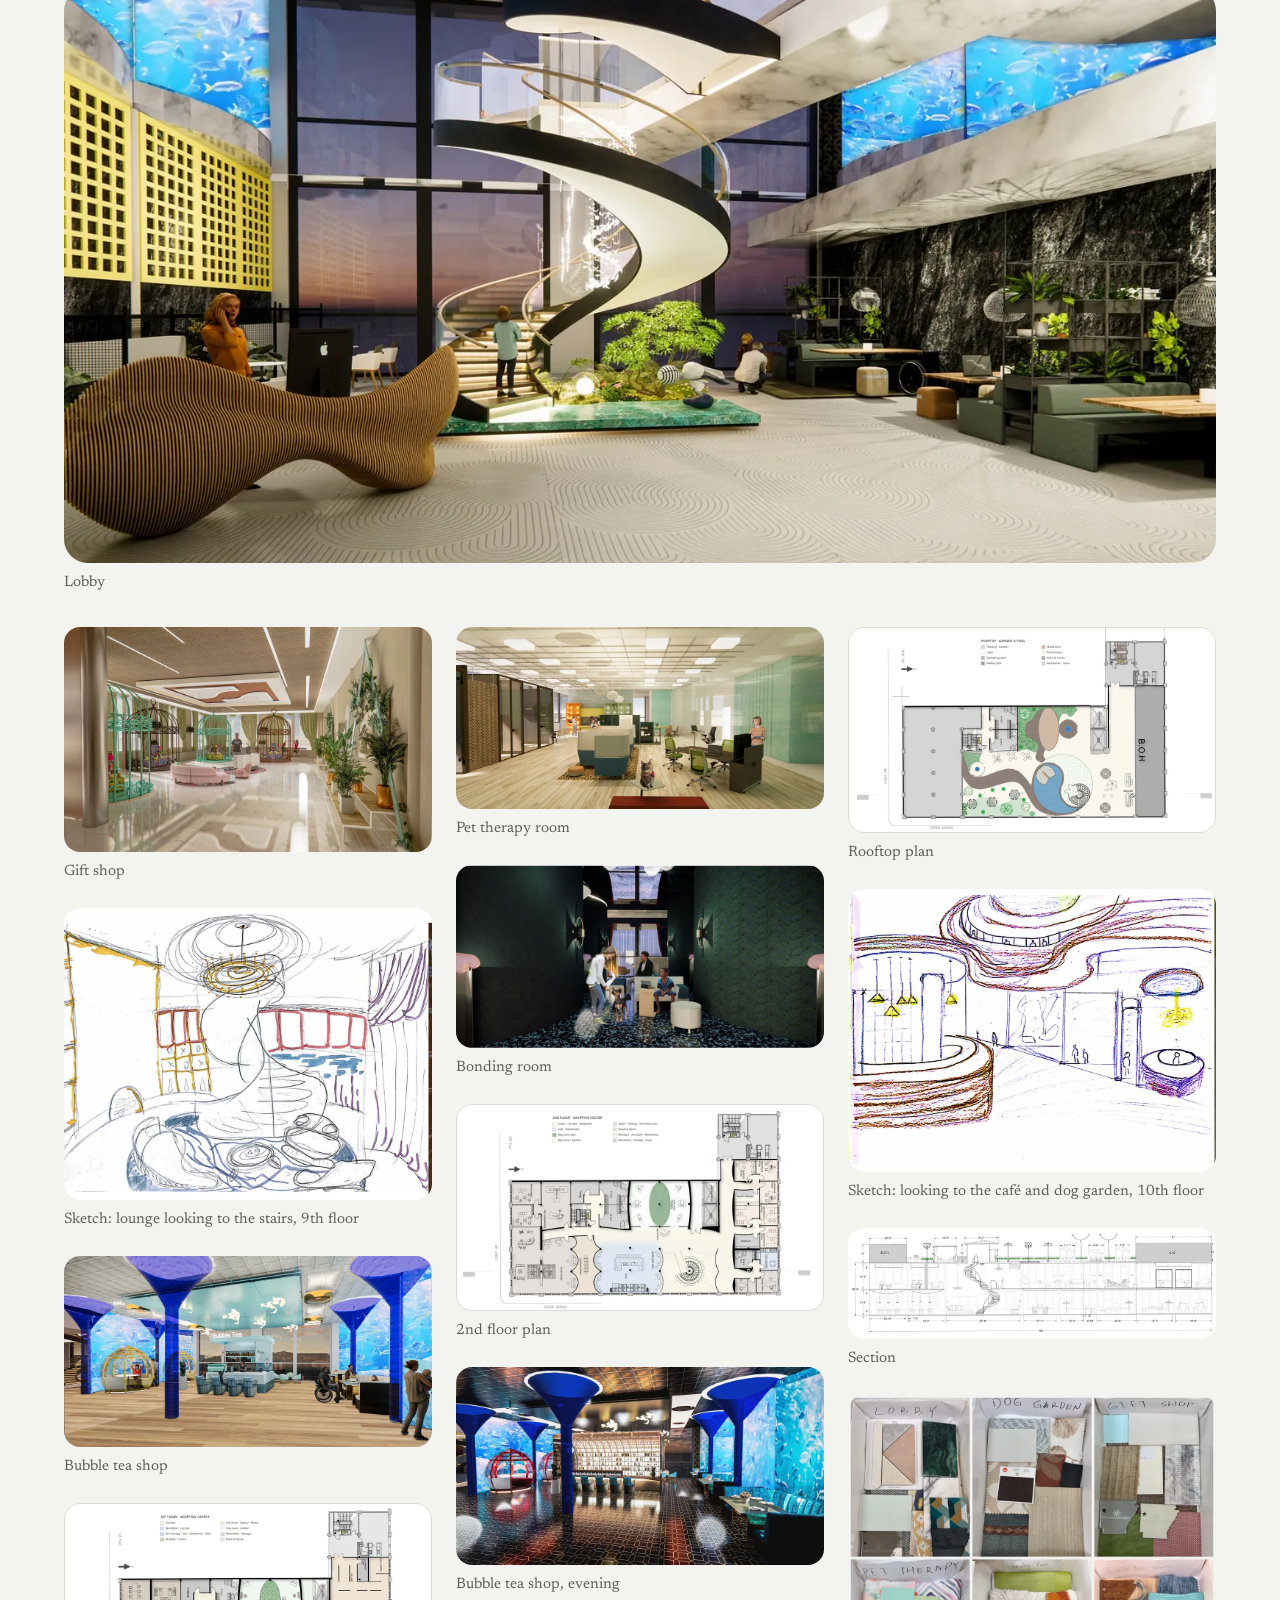
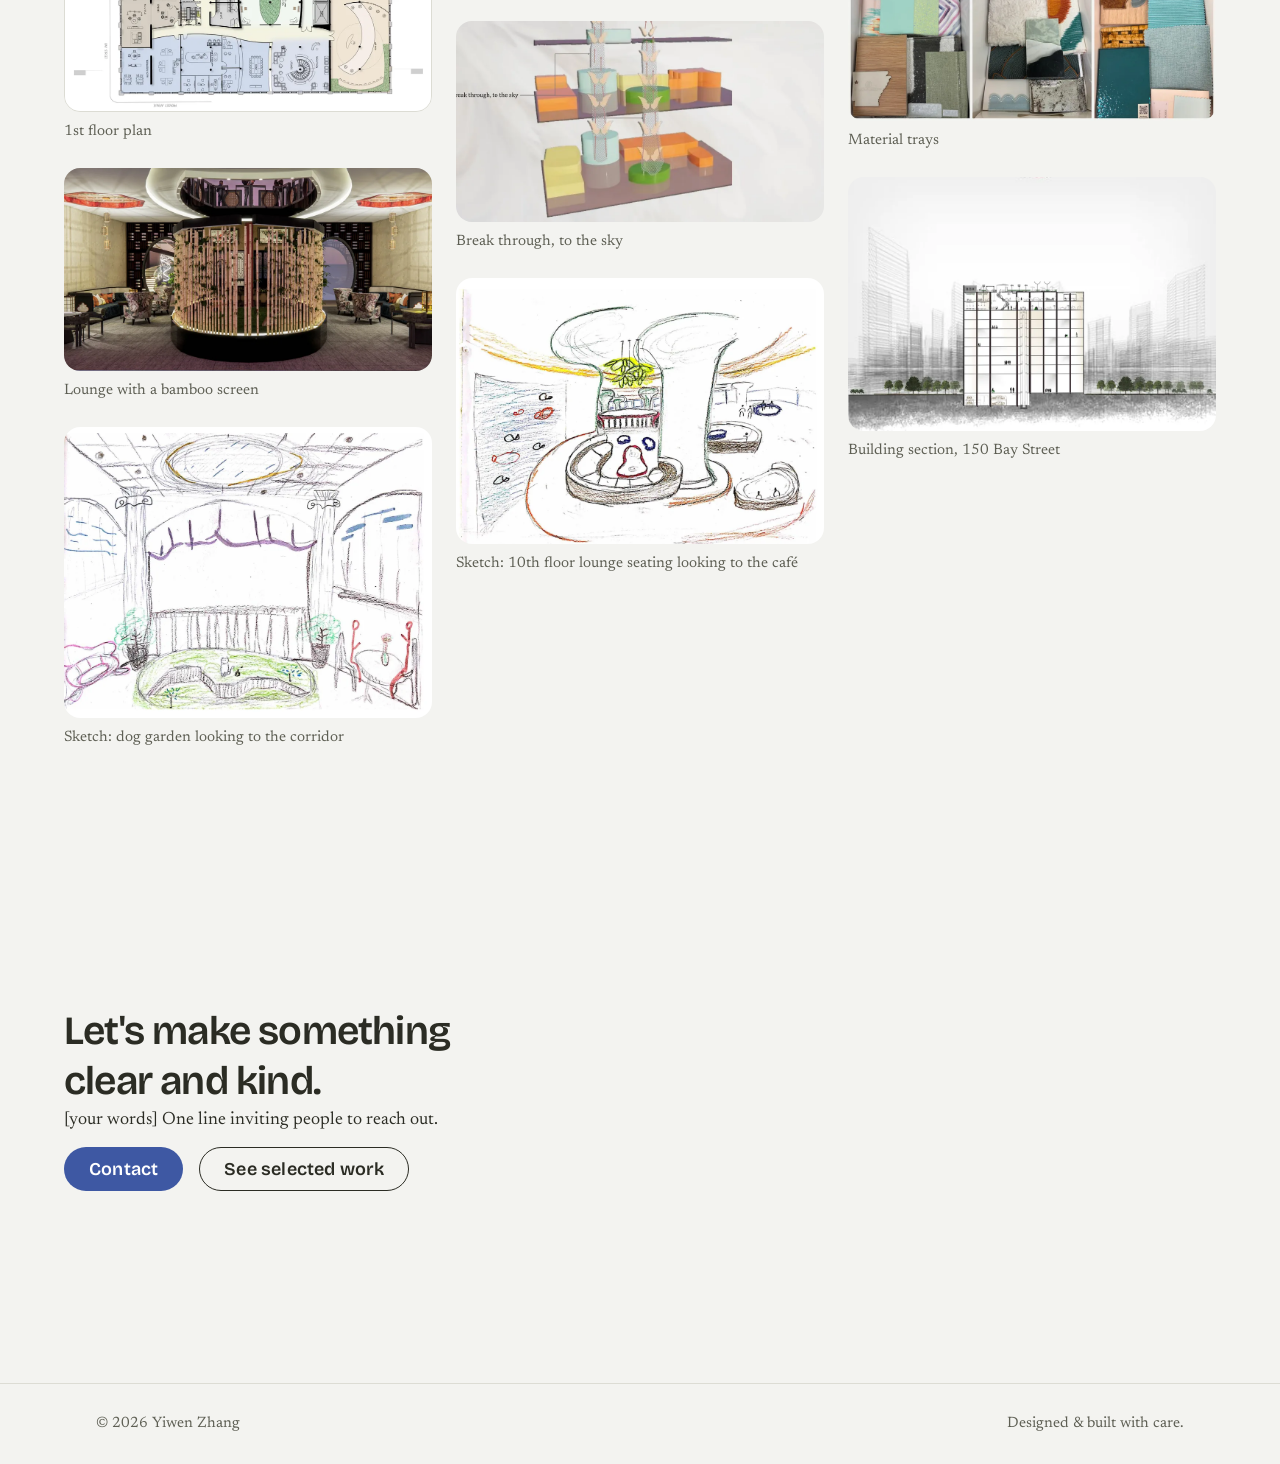
==== commit 3022e49b: "About: bio copy, kayak, wide Kravet group photo, BFA Co-Authored-By: Claude Sonnet 5.5 <noreply@anth" ====
--- a/about.html
+++ b/about.html
@@ -54,8 +54,8 @@
         <div class="prose">
           <p class="t-meta">About</p>
           <h1 class="t-h1">From interior spaces to interfaces.</h1>
-          <p class="t-lead">I'm Bella, a UX/UI designer who started in interior design. I'm finishing my M.S. in UX/UI &amp; Interaction Design at Touro University.</p>
-          <p>[your words] Two or three sentences on what you do now and what you are looking for, for example an internship as a product or UX/UI designer.</p>
+          <p class="t-lead">I'm Bella, a UX/UI designer who started in interior design. I'm finishing my M.S. in User Experience and Interaction Design at Touro University.</p>
+          <p>I'm creative and outgoing, and I enjoy sharing ideas, learning from others and collaborating. I take critique well and use it to improve. I'm looking for a UX/UI or product design internship where I can bring visual skills and user-centered thinking to meaningful digital experiences.</p>
           <div class="hero-actions">
             <a class="btn" href="resume.pdf" target="_blank" rel="noopener">Resume</a>
             <a class="btn btn--secondary" href="contact.html">Get in touch</a>
@@ -73,16 +73,16 @@
           <h2 class="t-h2">How I got from rooms to screens.</h2>
         </div>
         <div class="prose">
-          <p class="t-lead">[your words] Why you moved from interior design to UX/UI. What stayed the same, and what you had to learn.</p>
-          <p>[your words] One or two short paragraphs. A concrete moment works better than a summary, for example a project where you noticed you cared more about how people moved through a space than how it looked.</p>
+          <p class="t-lead">Interior design taught me how people interact with spaces, and how visual design can support their needs.</p>
+          <p>Over time I saw that websites and apps need the same thinking: thoughtful layouts, clear information and an understanding of user behavior. That led me to an M.S. in User Experience and Interaction Design at Touro University. I see UX/UI as a natural extension of my design background, and I want to combine visual design with user-centered problem solving.</p>
         </div>
       </div>
       <div class="container">
         <ol class="timeline" aria-label="Timeline">
           <li><span class="tl-years">2026</span><span class="tl-place">Rutgers Health Hack</span><span class="chip">Hackathon</span><span class="tl-role">UX/UI Designer &amp; Web Developer, Nutrix</span></li>
-          <li><span class="tl-years">Expected Dec 2027</span><span class="tl-place">Touro University</span><span class="chip">School</span><span class="tl-role">M.S. UX/UI &amp; Interaction Design</span></li>
+          <li><span class="tl-years">Expected Dec 2027</span><span class="tl-place">Touro University</span><span class="chip">School</span><span class="tl-role">M.S. User Experience and Interaction Design</span></li>
           <li><span class="tl-years">20XX – 20XX</span><span class="tl-place">[Company or studio]</span><span class="chip">In-house</span><span class="tl-role">[Interior designer title]</span></li>
-          <li><span class="tl-years">Dec 2024</span><span class="tl-place">New York School of Interior Design</span><span class="chip">School</span><span class="tl-role">Bachelor's thesis, Interior Design</span></li>
+          <li><span class="tl-years">Dec 2024</span><span class="tl-place">New York School of Interior Design</span><span class="chip">School</span><span class="tl-role">Bachelor of Fine Arts, Interior Design</span></li>
         </ol>
       </div>
     </section>
@@ -106,13 +106,14 @@
         <p class="t-meta">Outside of work</p>
         <h2 class="t-h2">What I do when I am not designing.</h2>
         <div class="about-split about-split--tight">
-          <p class="t-lead">[your words] A short paragraph about your interests: what you like, why, and how it shows up in your work.</p>
-          <ul class="interest-list"><li>Snorkeling</li><li>Tennis</li><li>Surfing</li><li>Rock climbing</li><li>Skiing</li></ul>
+          <p class="t-lead">I love an active lifestyle and exploring the outdoors. I have gone scuba diving in Hawaii and Florida, play tennis from spring through fall and ski in winter. I like trying new things and discovering new places all year round.</p>
+          <ul class="interest-list"><li>Scuba diving</li><li>Tennis</li><li>Surfing</li><li>Rock climbing</li><li>Kayaking</li><li>Skiing</li></ul>
         </div>
         <div class="life-grid">
-          <figure><a class="zoom" href="assets/about/snorkel-full.webp"><img src="assets/about/snorkel.webp" alt="Bella snorkeling over a coral reef" width="1000" height="667" loading="lazy"></a><figcaption class="t-small">[caption: where was this?]</figcaption></figure>
-          <figure><a class="zoom" href="assets/about/tennis-full.webp"><img src="assets/about/tennis.webp" alt="Bella playing tennis at the net on a blue court" width="1000" height="1333" loading="lazy"></a><figcaption class="t-small">[caption]</figcaption></figure>
-          <figure><a class="zoom" href="assets/about/ski-full.webp"><img src="assets/about/ski.webp" alt="Bella skiing with a valley view behind her" width="800" height="1067" loading="lazy"></a><figcaption class="t-small">[caption]</figcaption></figure>
+          <figure><a class="zoom" href="assets/about/snorkel-full.webp"><img src="assets/about/snorkel.webp" alt="Bella scuba diving over a coral reef" width="1000" height="667" loading="lazy"></a></figure>
+          <figure><a class="zoom" href="assets/about/tennis-full.webp"><img src="assets/about/tennis.webp" alt="Bella playing tennis at the net on a blue court" width="1000" height="1333" loading="lazy"></a></figure>
+          <figure><a class="zoom" href="assets/about/ski-full.webp"><img src="assets/about/ski.webp" alt="Bella skiing with a valley view behind her" width="800" height="1067" loading="lazy"></a></figure>
+          <figure><a class="zoom" href="assets/about/kayak-full.webp"><img src="assets/about/kayak.webp" alt="Bella standing in a kayak on a calm river with paddle in hand" width="1000" height="1333" loading="lazy"></a></figure>
         </div>
       </div>
     </section>
@@ -124,7 +125,7 @@
         <h2 class="t-h2">Presenting and working.</h2>
         <div class="life-grid life-grid--work">
           <figure><a class="zoom" href="assets/about/portrait-full.webp"><img src="assets/about/portrait.webp" alt="Bella presenting her thesis at the New York School of Interior Design" width="900" height="1198" loading="lazy"></a><figcaption class="t-small">Presenting my thesis, NYSID, December 2024</figcaption></figure>
-          <figure><a class="zoom" href="assets/about/vendor-team-full.webp"><img src="assets/about/vendor-team.webp" alt="Bella with colleagues in a fabric vendor showroom, in front of fabric sample racks" width="1000" height="1333" loading="lazy"></a><figcaption class="t-small">Sourcing materials with fellow designers at a vendor showroom</figcaption></figure>
+          <figure class="work-wide"><a class="zoom" href="assets/about/vendor-team-full.webp"><img src="assets/about/vendor-team-wide.webp" alt="Bella with six fellow designers in a fabric showroom in front of fabric sample racks" width="1200" height="1000" loading="lazy"></a><figcaption class="t-small">Fabric sourcing at the Kravet showroom with fellow designers. Kravet supports young designers with generous samples.</figcaption></figure>
         </div>
       </div>
     </section>
--- a/css/styles.css
+++ b/css/styles.css
@@ -904,3 +904,15 @@
 
 .life-grid.life-grid--work { grid-template-columns: 1.5fr 1fr; }
 @media (max-width: 900px) { .life-grid.life-grid--work { grid-template-columns: 1fr; } }
+
+.life-grid { grid-template-columns: 1.5fr 1fr 1fr 1fr; }
+.life-grid > figure > a > img { aspect-ratio: 3 / 4; object-fit: cover; }
+.life-grid > figure:first-child > a > img { aspect-ratio: 4 / 3; }
+.life-grid.life-grid--work { grid-template-columns: 1fr 1.6fr; }
+.life-grid--work .work-wide img { aspect-ratio: 6 / 5; }
+@media (max-width: 900px) { .life-grid { grid-template-columns: 1fr 1fr; } .life-grid > figure:first-child { grid-column: 1 / -1; } .life-grid.life-grid--work { grid-template-columns: 1fr; } }
+@media (max-width: 560px) { .life-grid { grid-template-columns: 1fr; } }
+.life-grid > figure:first-child > a > img { aspect-ratio: 9 / 8; }
+.life-grid--work > figure:first-child > a > img { aspect-ratio: 3 / 4; }
+.life-grid > figure:last-child > a > img[src*="kayak"] { object-position: 50% 12%; }
+@media (max-width: 900px) { .life-grid > figure:first-child > a > img { aspect-ratio: 4 / 3; } .life-grid--work > figure:first-child > a > img { aspect-ratio: 3 / 4; } }
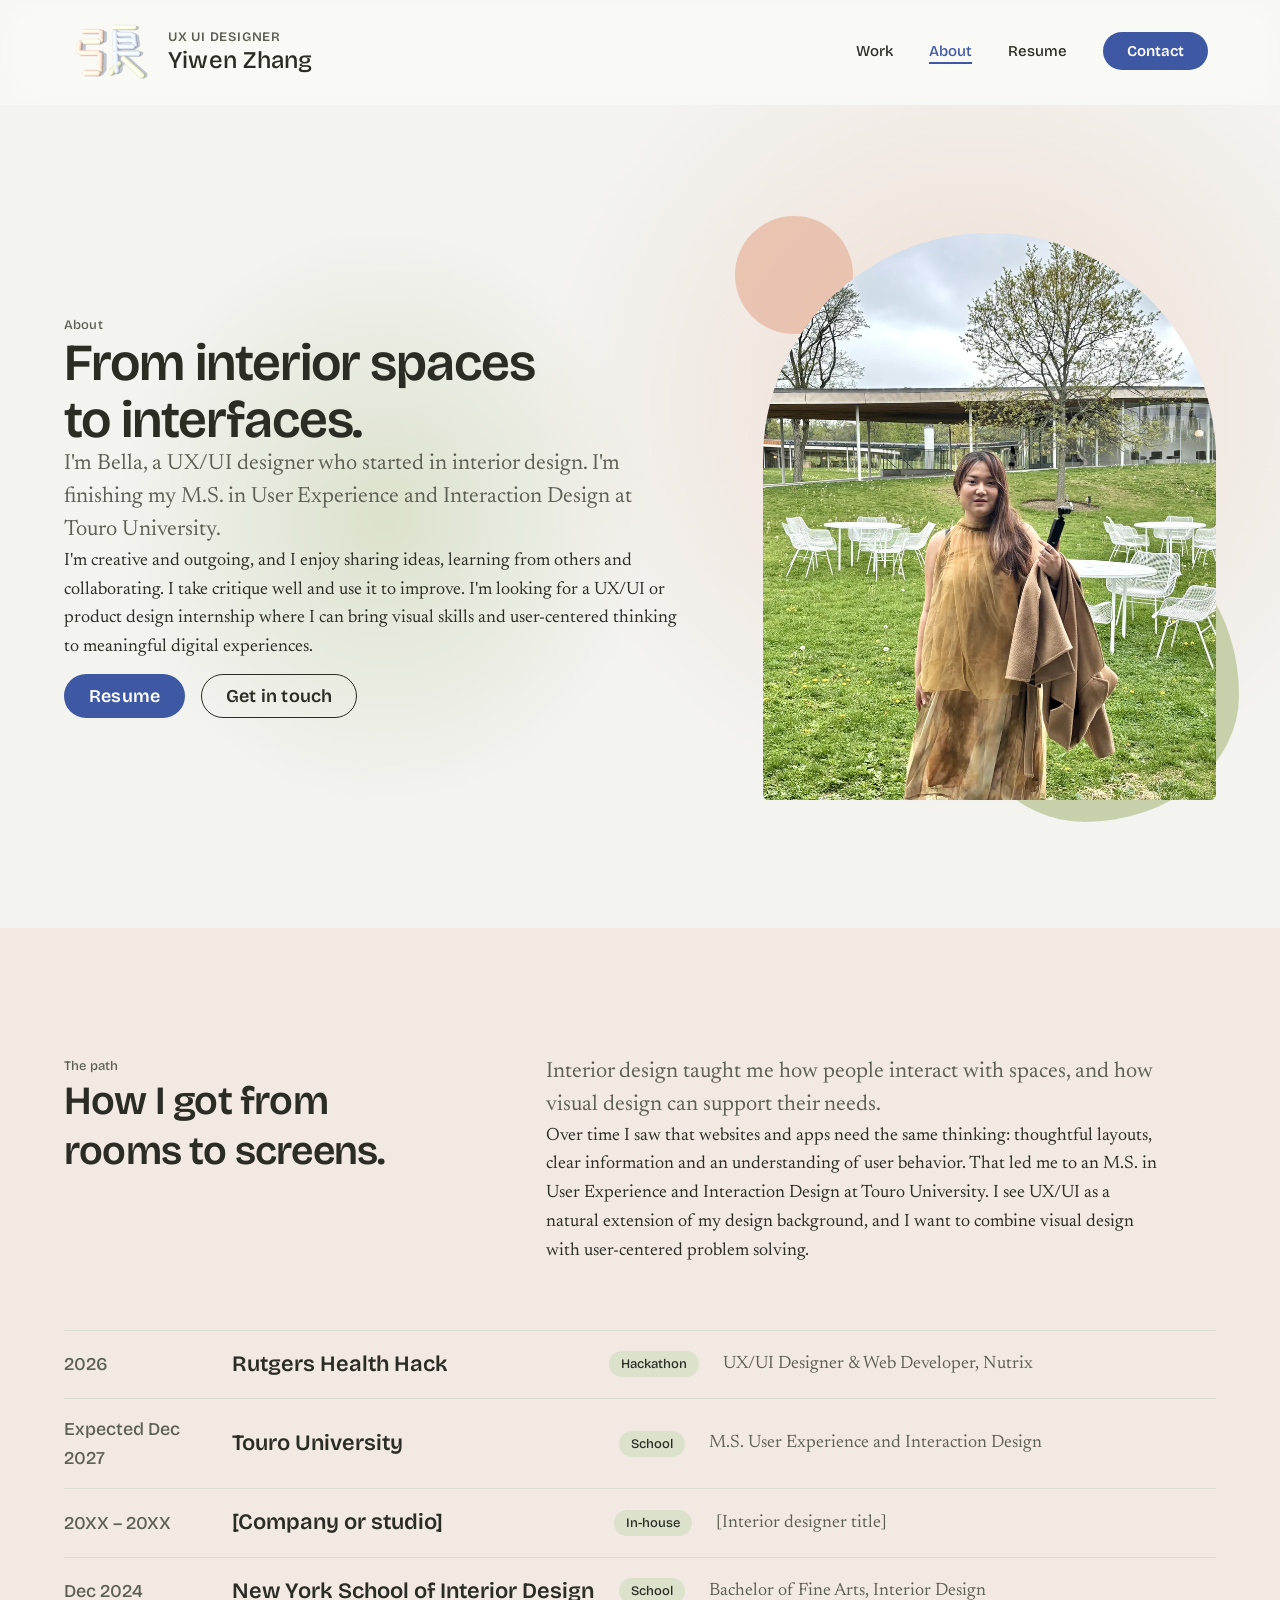
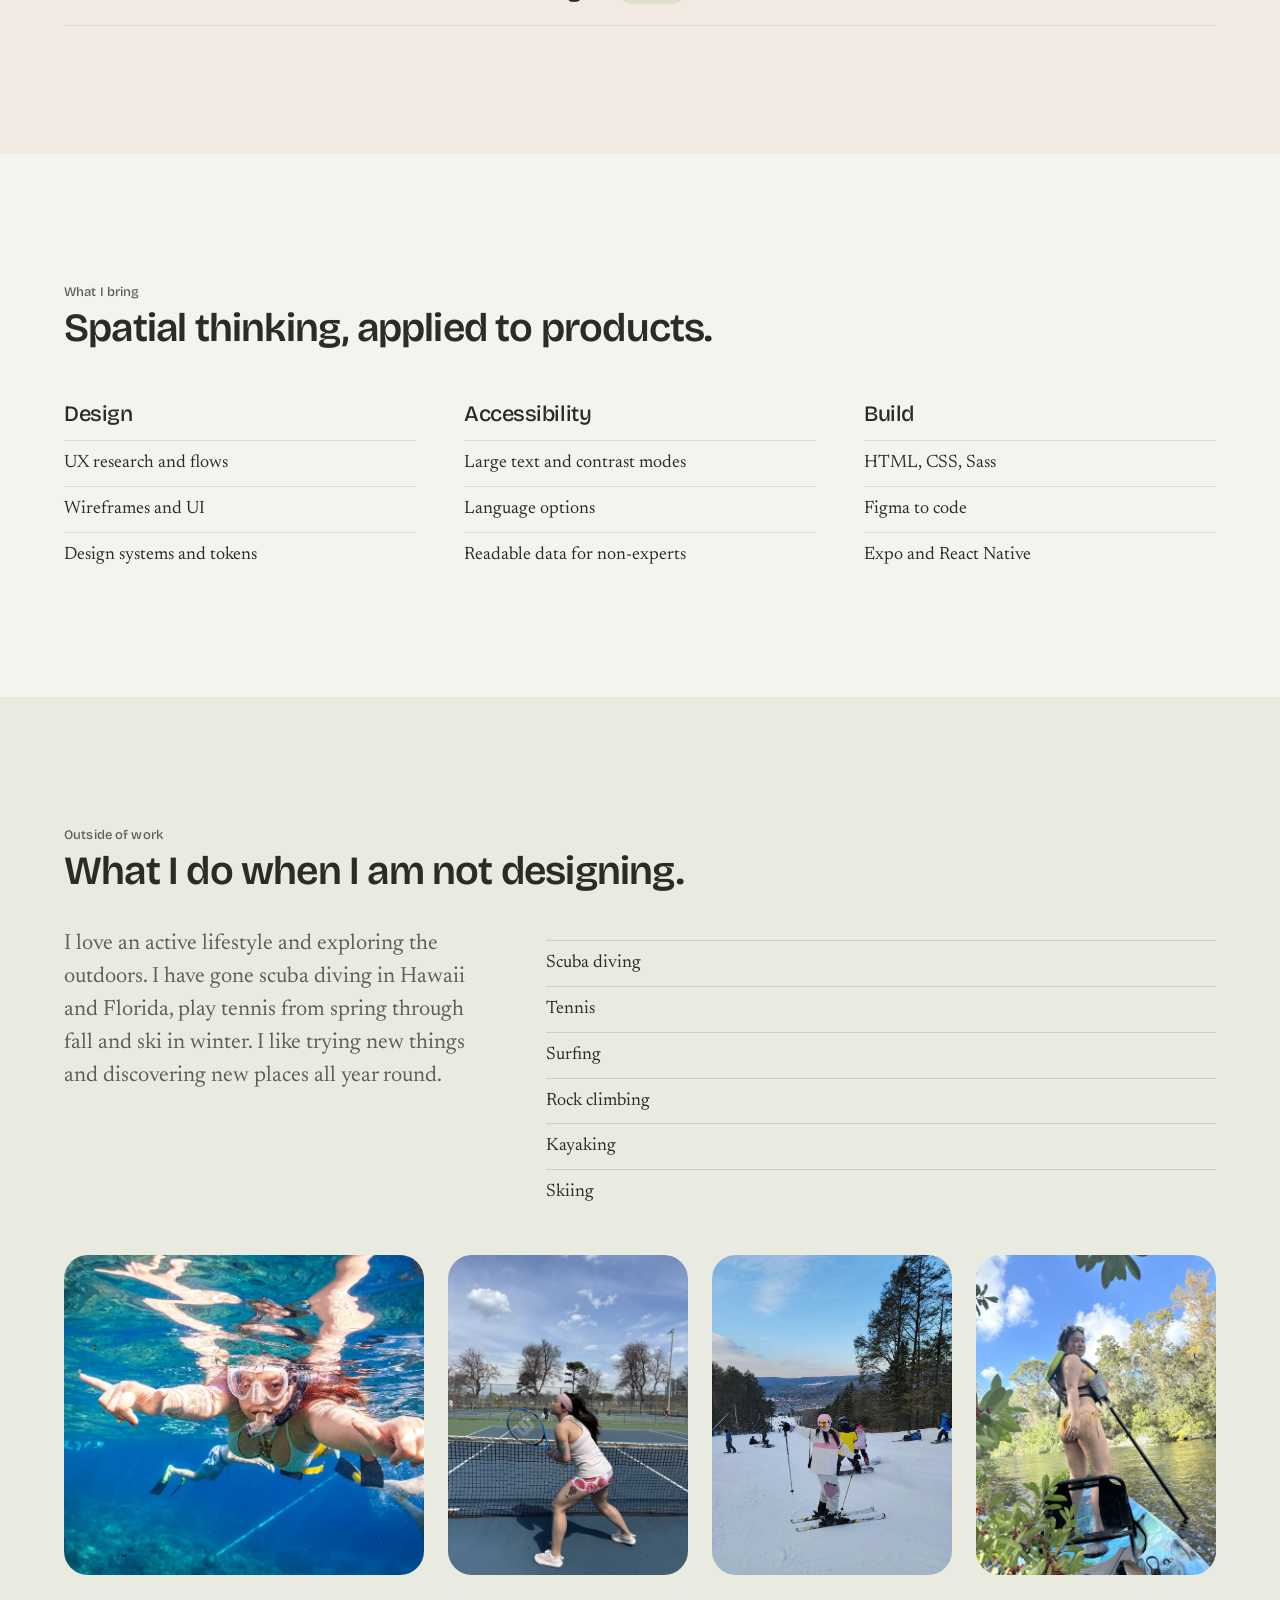
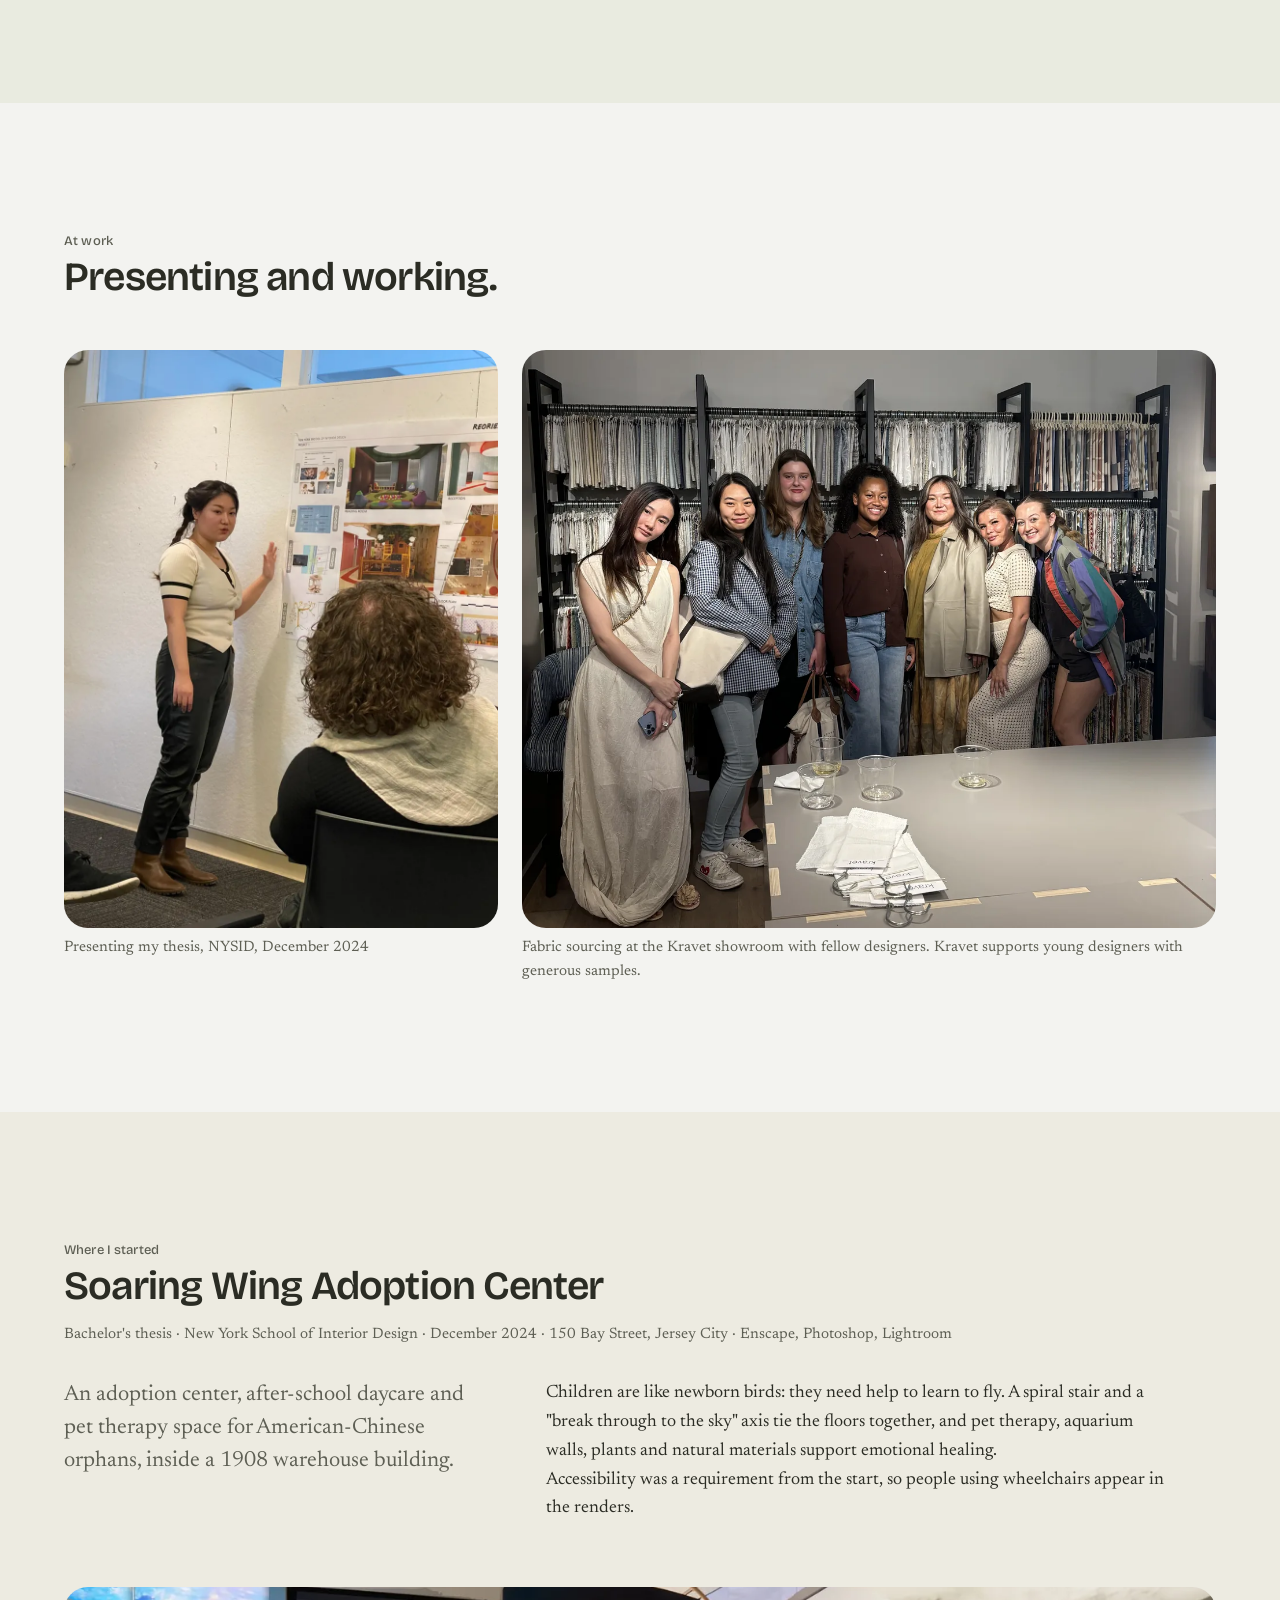
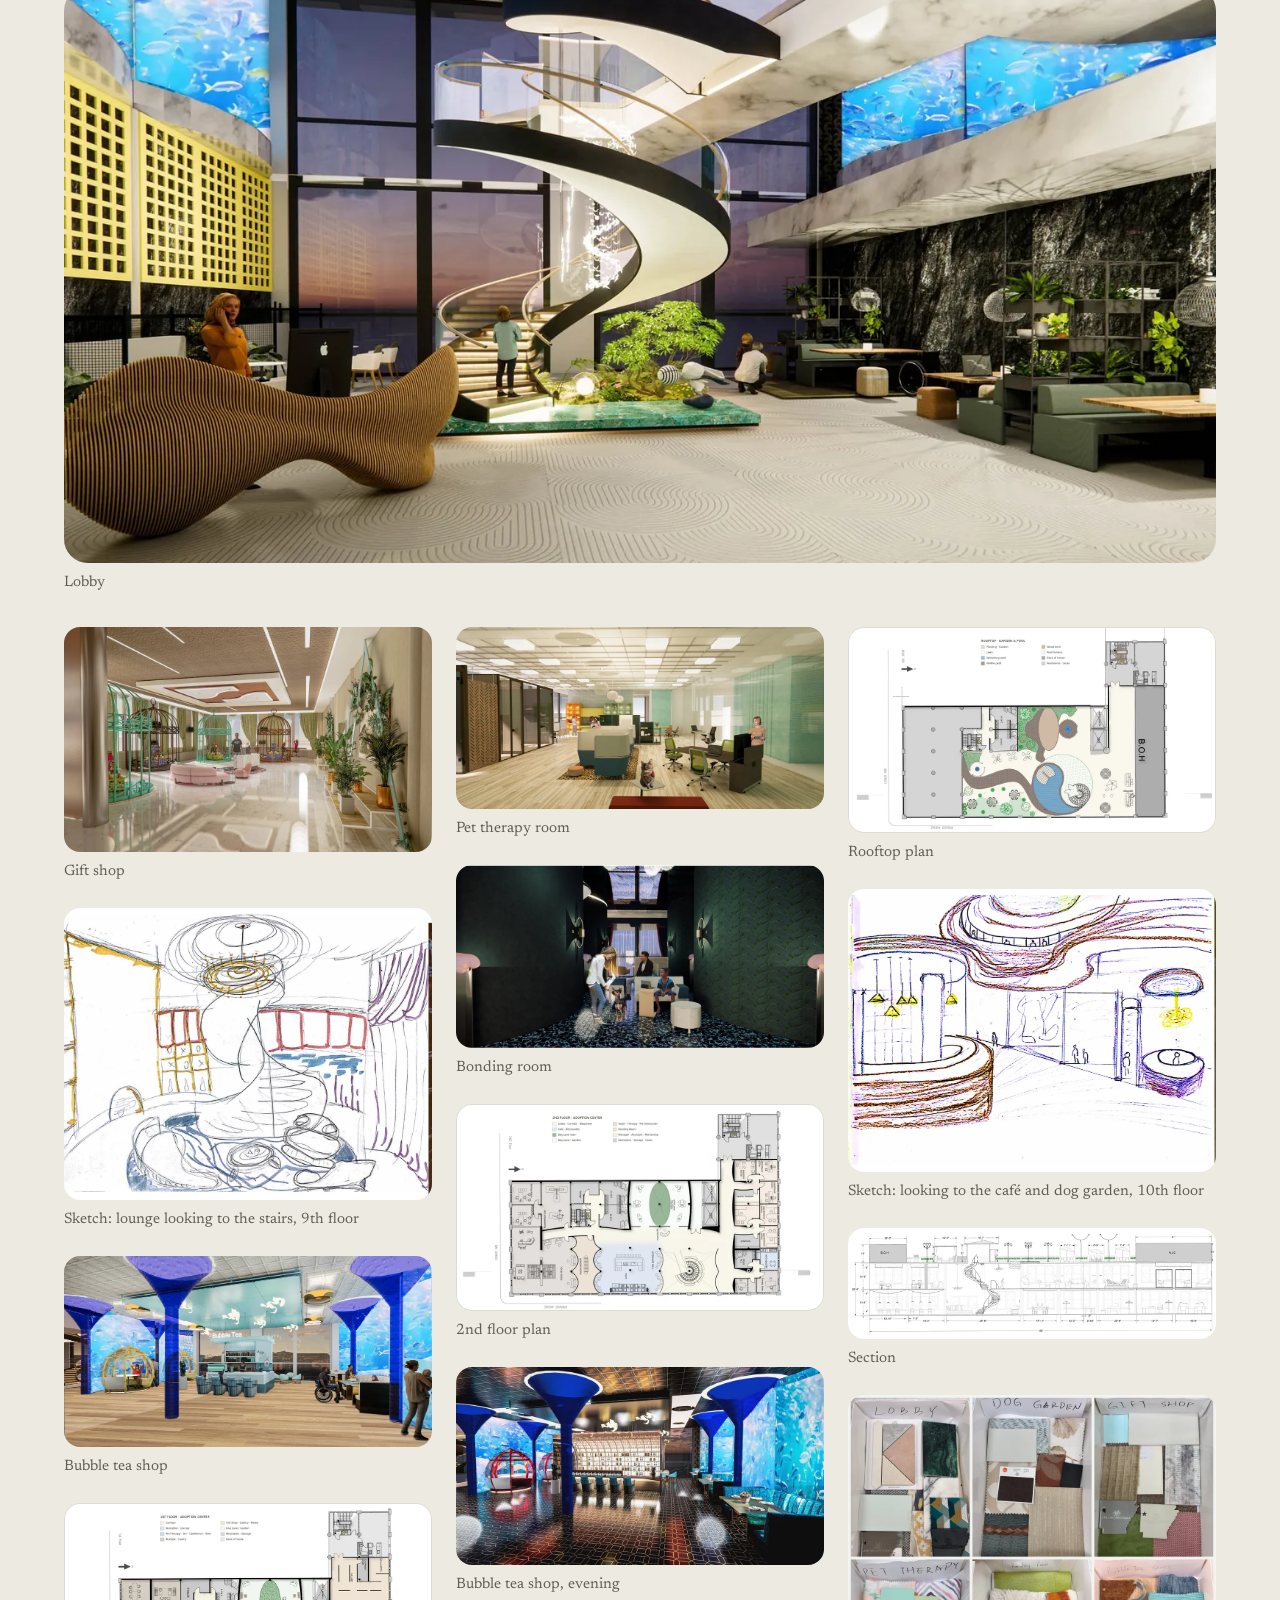
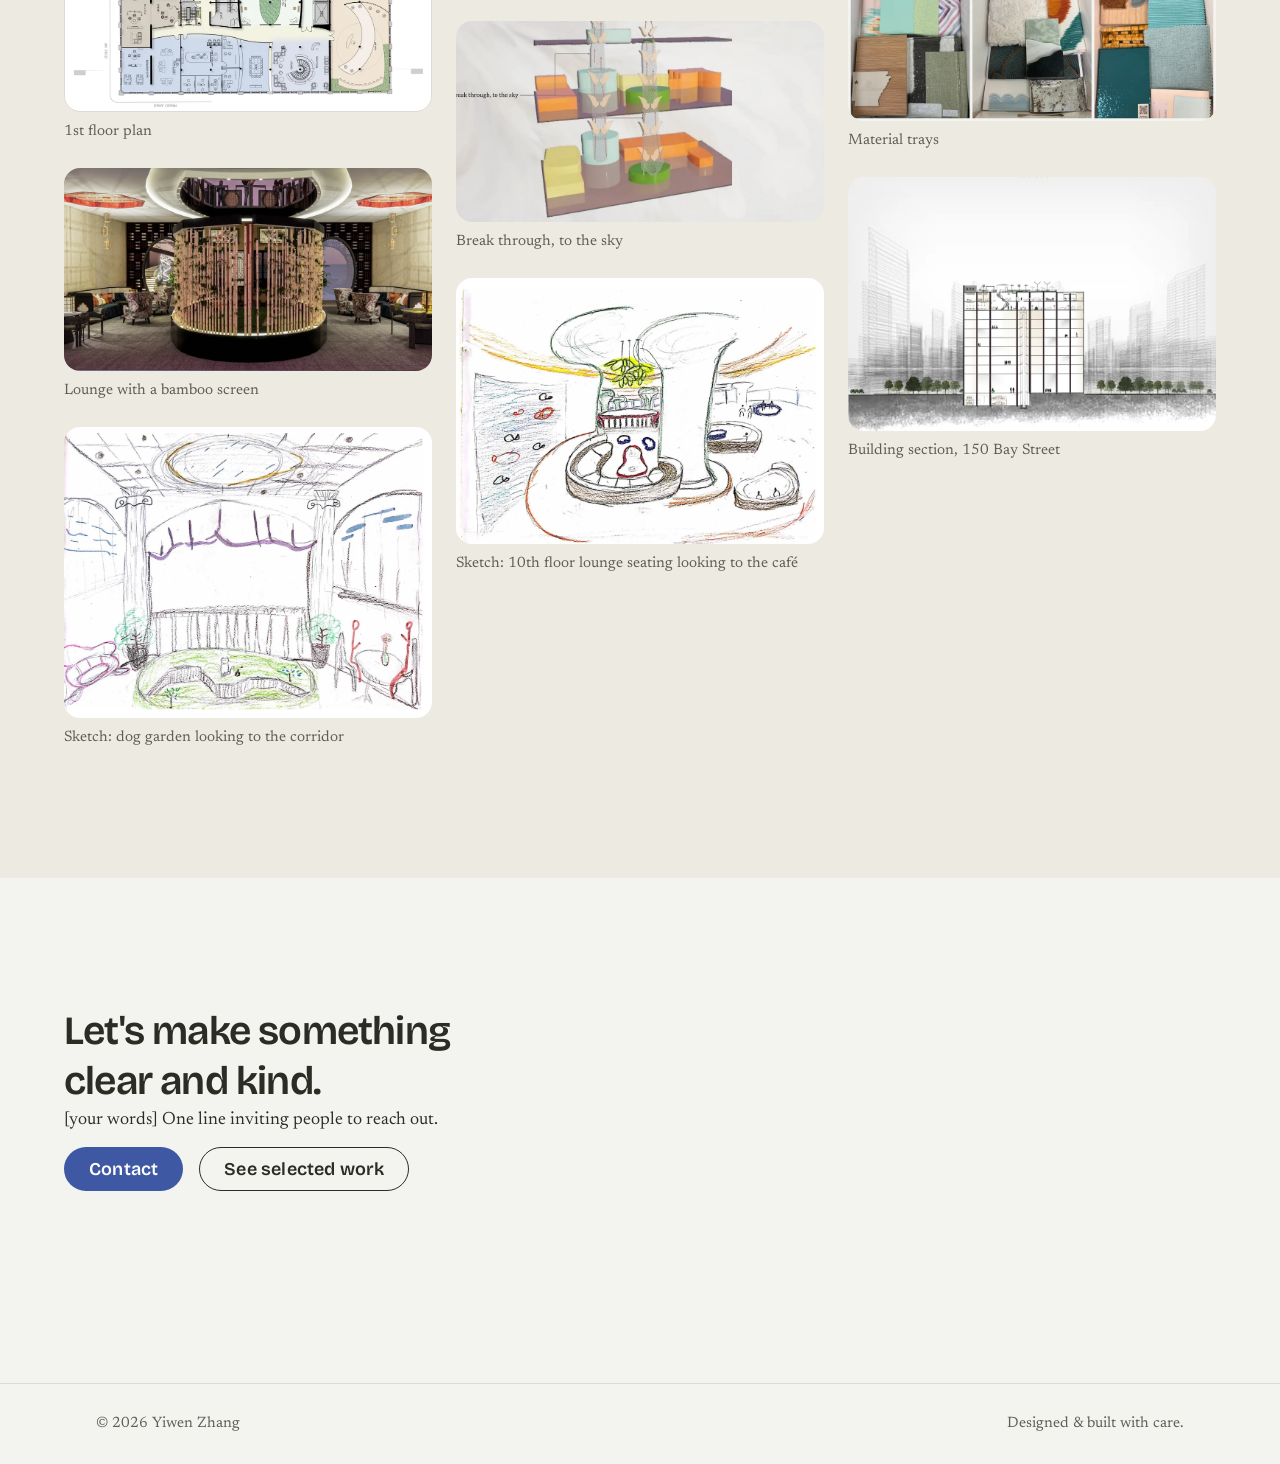
==== commit ff0002ef: "About: apply warm About theme (blush/sage/sand bands, deco shapes) Co-Authored-By: Claude Sonnet 5.5" ====
--- a/about.html
+++ b/about.html
@@ -14,7 +14,7 @@
   <link rel="stylesheet" href="css/tokens.css" />
   <link rel="stylesheet" href="css/styles.css" />
 </head>
-<body>
+<body class="page-about">
 
   <!-- ============ GLOBAL NAV ============ -->
   <header class="site-header" id="site-header">
@@ -66,7 +66,7 @@
     </section>
 
     <!-- 3. Career change story + timeline -->
-    <section class="section">
+    <section class="section band-tint">
       <div class="container about-split">
         <div>
           <p class="t-meta">The path</p>
@@ -101,7 +101,7 @@
     </section>
 
     <!-- 5. Life and interests: personal photos only -->
-    <section class="section">
+    <section class="section band-sage">
       <div class="container">
         <p class="t-meta">Outside of work</p>
         <h2 class="t-h2">What I do when I am not designing.</h2>
@@ -131,7 +131,7 @@
     </section>
 
     <!-- 7. Interior design: pictures only, no full case study -->
-    <section class="section" id="interior">
+    <section class="section band-sand" id="interior">
       <div class="container">
         <p class="t-meta">Where I started</p>
         <h2 class="t-h2">Soaring Wing Adoption Center</h2>
--- a/css/styles.css
+++ b/css/styles.css
@@ -916,3 +916,17 @@
 .life-grid--work > figure:first-child > a > img { aspect-ratio: 3 / 4; }
 .life-grid > figure:last-child > a > img[src*="kayak"] { object-position: 50% 12%; }
 @media (max-width: 900px) { .life-grid > figure:first-child > a > img { aspect-ratio: 4 / 3; } .life-grid--work > figure:first-child > a > img { aspect-ratio: 3 / 4; } }
+
+
+/* ---------- About theme: warm blush / sage / sand bands (data-theme="about") ---------- */
+.page-about .about-intro { background: var(--wash-warm), var(--wash-green); background-size: 80% 120%, 60% 100%; background-position: 100% 0, 0 100%; background-repeat: no-repeat; }
+.page-about .band-tint { background: var(--surface-tint); }
+.page-about .band-sage { background: var(--sage-wash); }
+.page-about .band-sand { background: var(--sand-wash); }
+.page-about .ph { background: var(--blush-wash); }
+.page-about .about-portrait { position: relative; isolation: isolate; }
+.page-about .about-portrait::before { content: ""; position: absolute; inset: auto -5% -4% auto; width: 62%; aspect-ratio: 1; background: var(--sage); border-radius: var(--radius-pebble); z-index: -1; opacity: .75; }
+.page-about .about-portrait::after { content: ""; position: absolute; inset: -3% auto auto -6%; width: 26%; aspect-ratio: 1; background: var(--blush); border-radius: 50%; z-index: -1; opacity: .8; }
+.page-about .chip { background: var(--accent-soft); color: var(--text); }
+.page-about .interest-list li { border-color: color-mix(in srgb, var(--ink) 14%, transparent); }
+.page-about .g-plan img { background: #fff; }
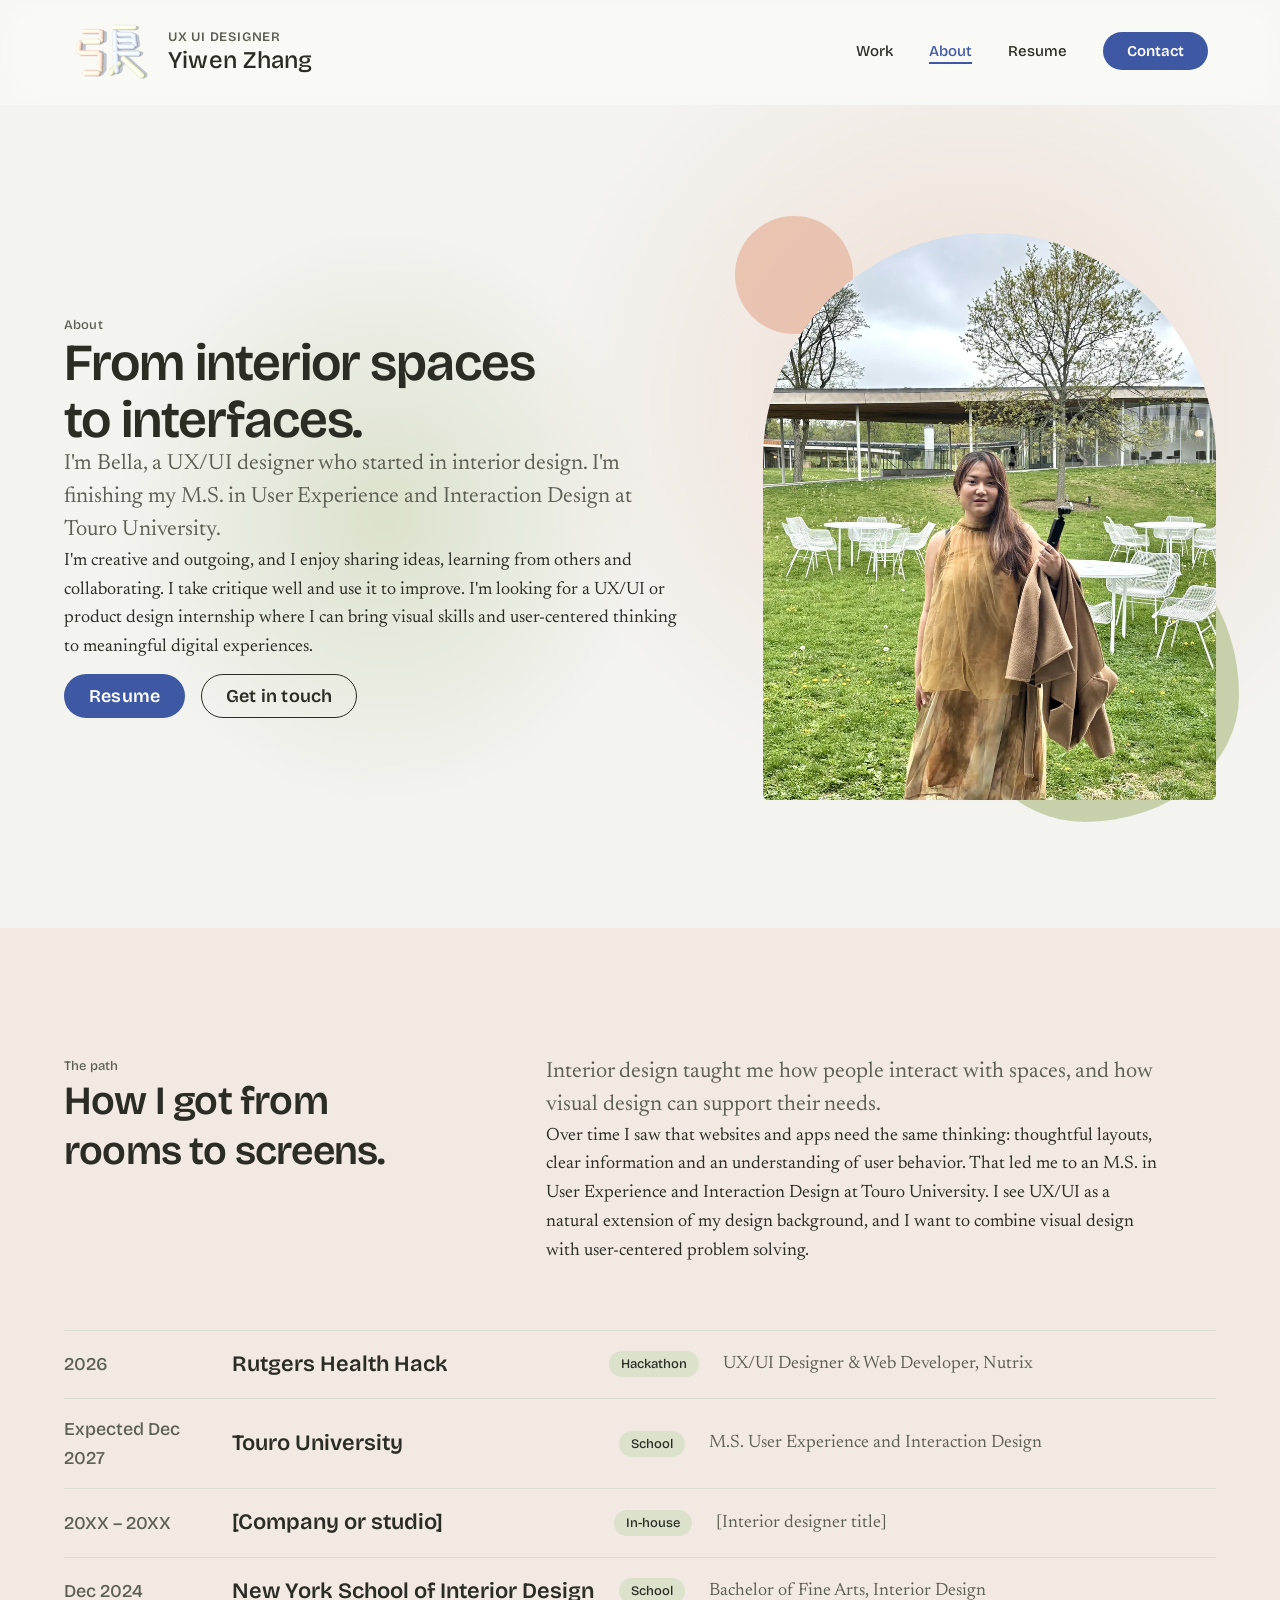
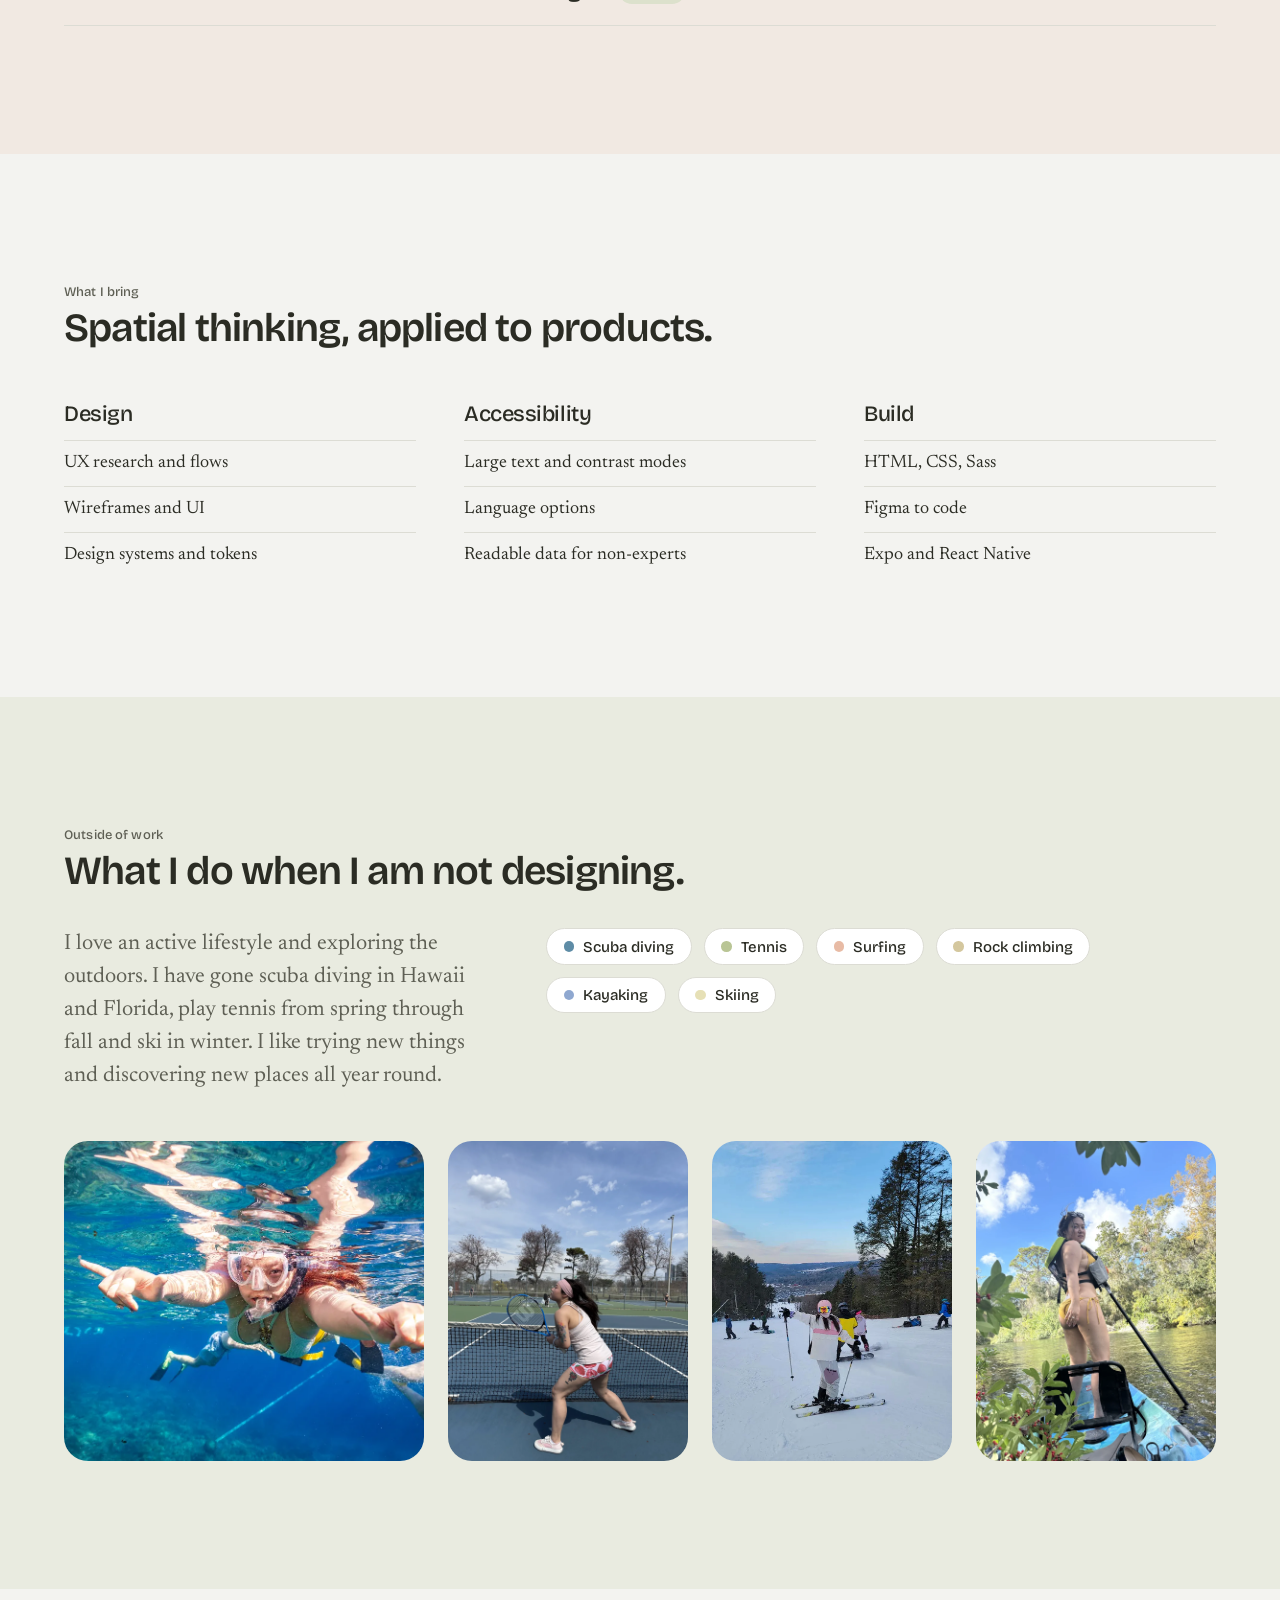
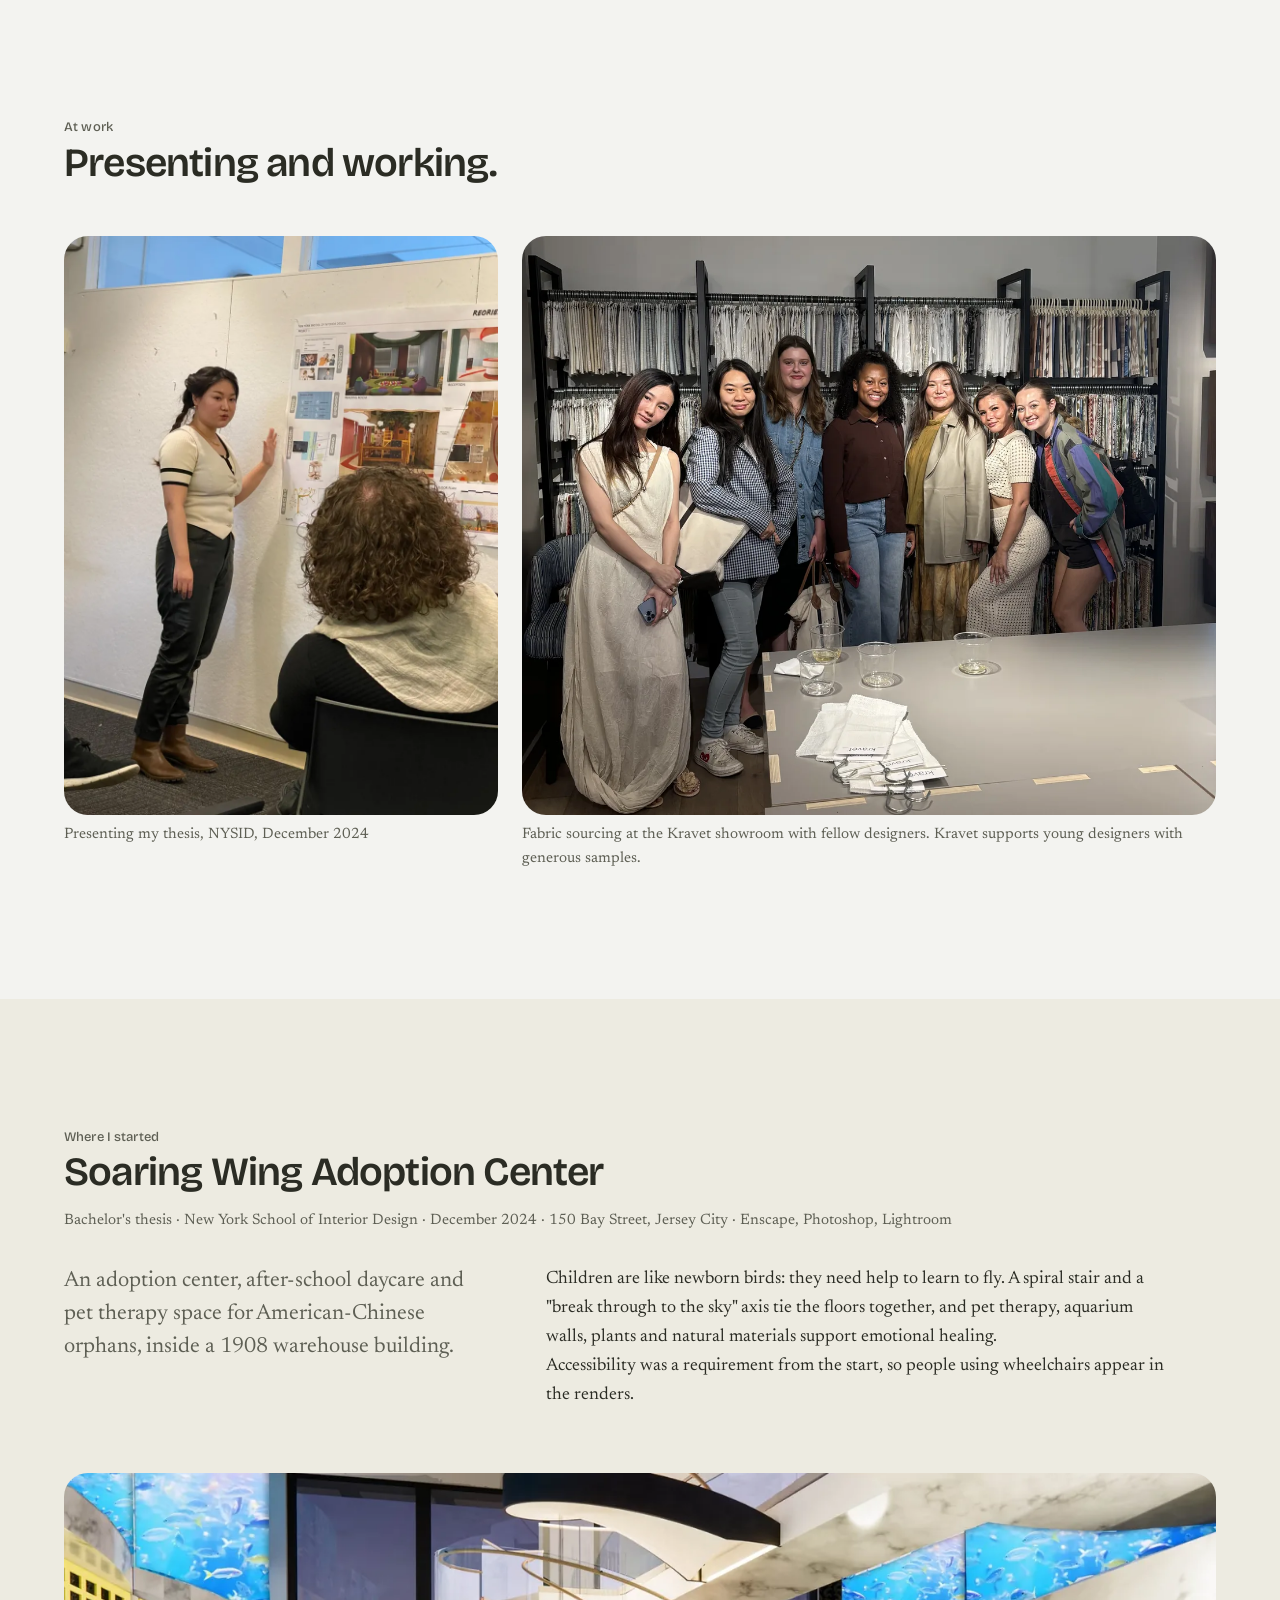
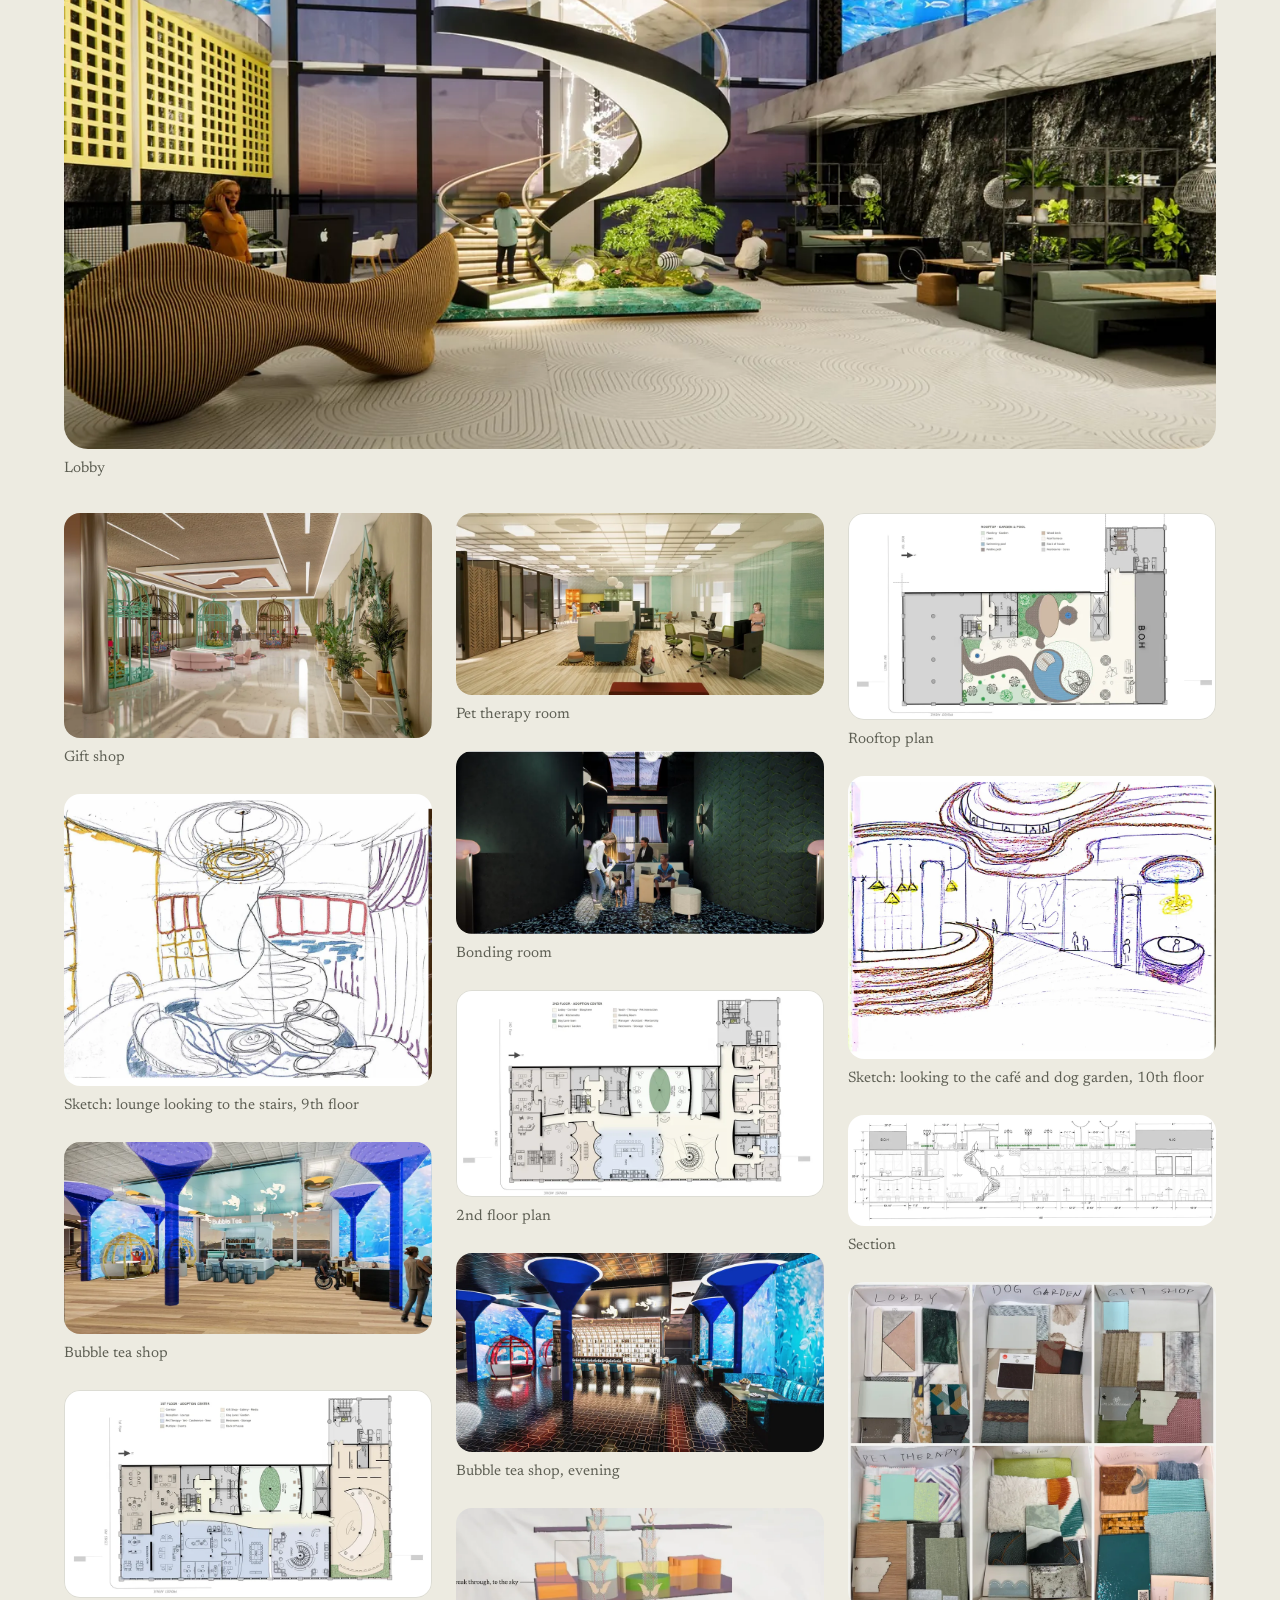
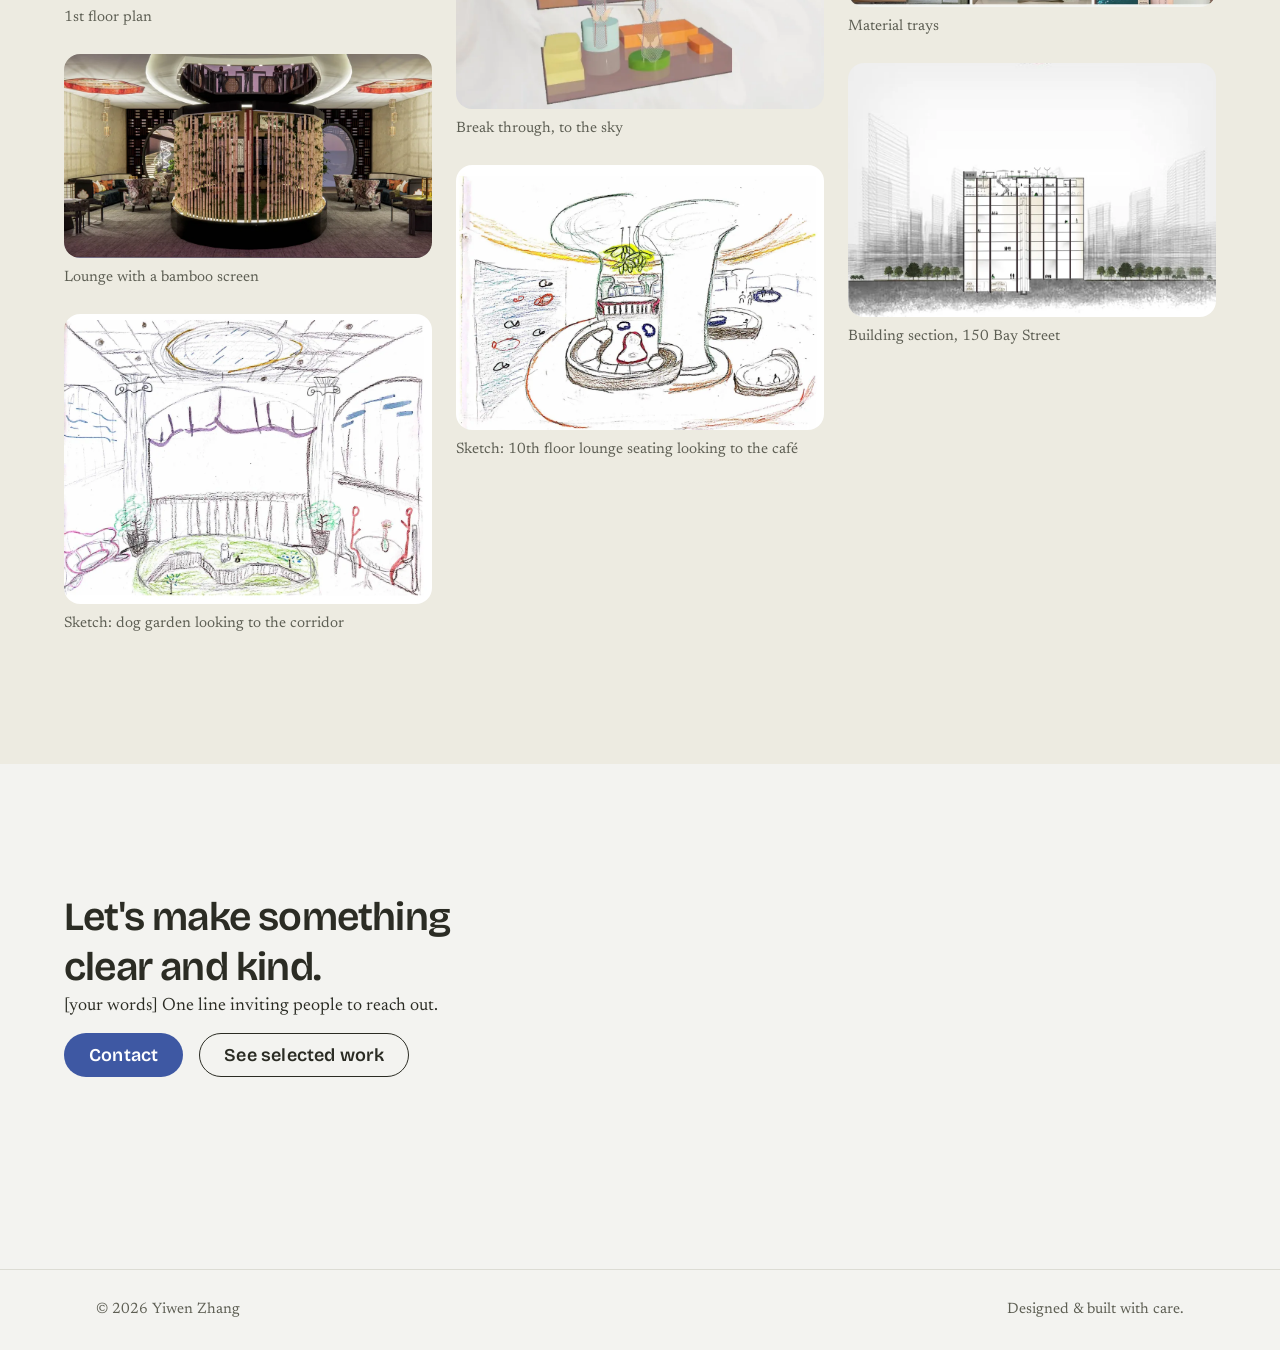
==== commit 8e87c3d5: "About: interests as pills, fix mobile overflow Co-Authored-By: Claude Sonnet 5.5 <noreply@anthropic." ====
--- a/about.html
+++ b/about.html
@@ -107,7 +107,7 @@
         <h2 class="t-h2">What I do when I am not designing.</h2>
         <div class="about-split about-split--tight">
           <p class="t-lead">I love an active lifestyle and exploring the outdoors. I have gone scuba diving in Hawaii and Florida, play tennis from spring through fall and ski in winter. I like trying new things and discovering new places all year round.</p>
-          <ul class="interest-list"><li>Scuba diving</li><li>Tennis</li><li>Surfing</li><li>Rock climbing</li><li>Kayaking</li><li>Skiing</li></ul>
+          <ul class="interest-pills" aria-label="Interests"><li style="--dot:var(--sky)">Scuba diving</li><li style="--dot:var(--sage)">Tennis</li><li style="--dot:var(--blush)">Surfing</li><li style="--dot:var(--sand)">Rock climbing</li><li style="--dot:var(--periwinkle)">Kayaking</li><li style="--dot:var(--butter)">Skiing</li></ul>
         </div>
         <div class="life-grid">
           <figure><a class="zoom" href="assets/about/snorkel-full.webp"><img src="assets/about/snorkel.webp" alt="Bella scuba diving over a coral reef" width="1000" height="667" loading="lazy"></a></figure>
--- a/css/styles.css
+++ b/css/styles.css
@@ -930,3 +930,10 @@
 .page-about .chip { background: var(--accent-soft); color: var(--text); }
 .page-about .interest-list li { border-color: color-mix(in srgb, var(--ink) 14%, transparent); }
 .page-about .g-plan img { background: #fff; }
+
+.interest-pills { list-style: none; margin: 0; padding: 0; display: flex; flex-wrap: wrap; gap: var(--space-3); align-content: flex-start; }
+.interest-pills li { display: inline-flex; align-items: center; gap: .6em; padding: .55em 1.1em; border-radius: 999px; background: var(--snow); border: var(--stroke-soft); font: var(--weight-medium) var(--text-sm) var(--font-display); color: var(--text); transition: transform .2s ease, box-shadow .2s ease; }
+.interest-pills li::before { content: ""; width: .7em; height: .7em; border-radius: 50%; background: var(--dot, var(--sage)); }
+.interest-pills li:hover { transform: translateY(-2px); box-shadow: 0 4px 12px rgba(43,44,36,.08); }
+@media (prefers-reduced-motion: reduce) { .interest-pills li { transition: none; } .interest-pills li:hover { transform: none; } }
+.page-about .about-intro { overflow-x: clip; }
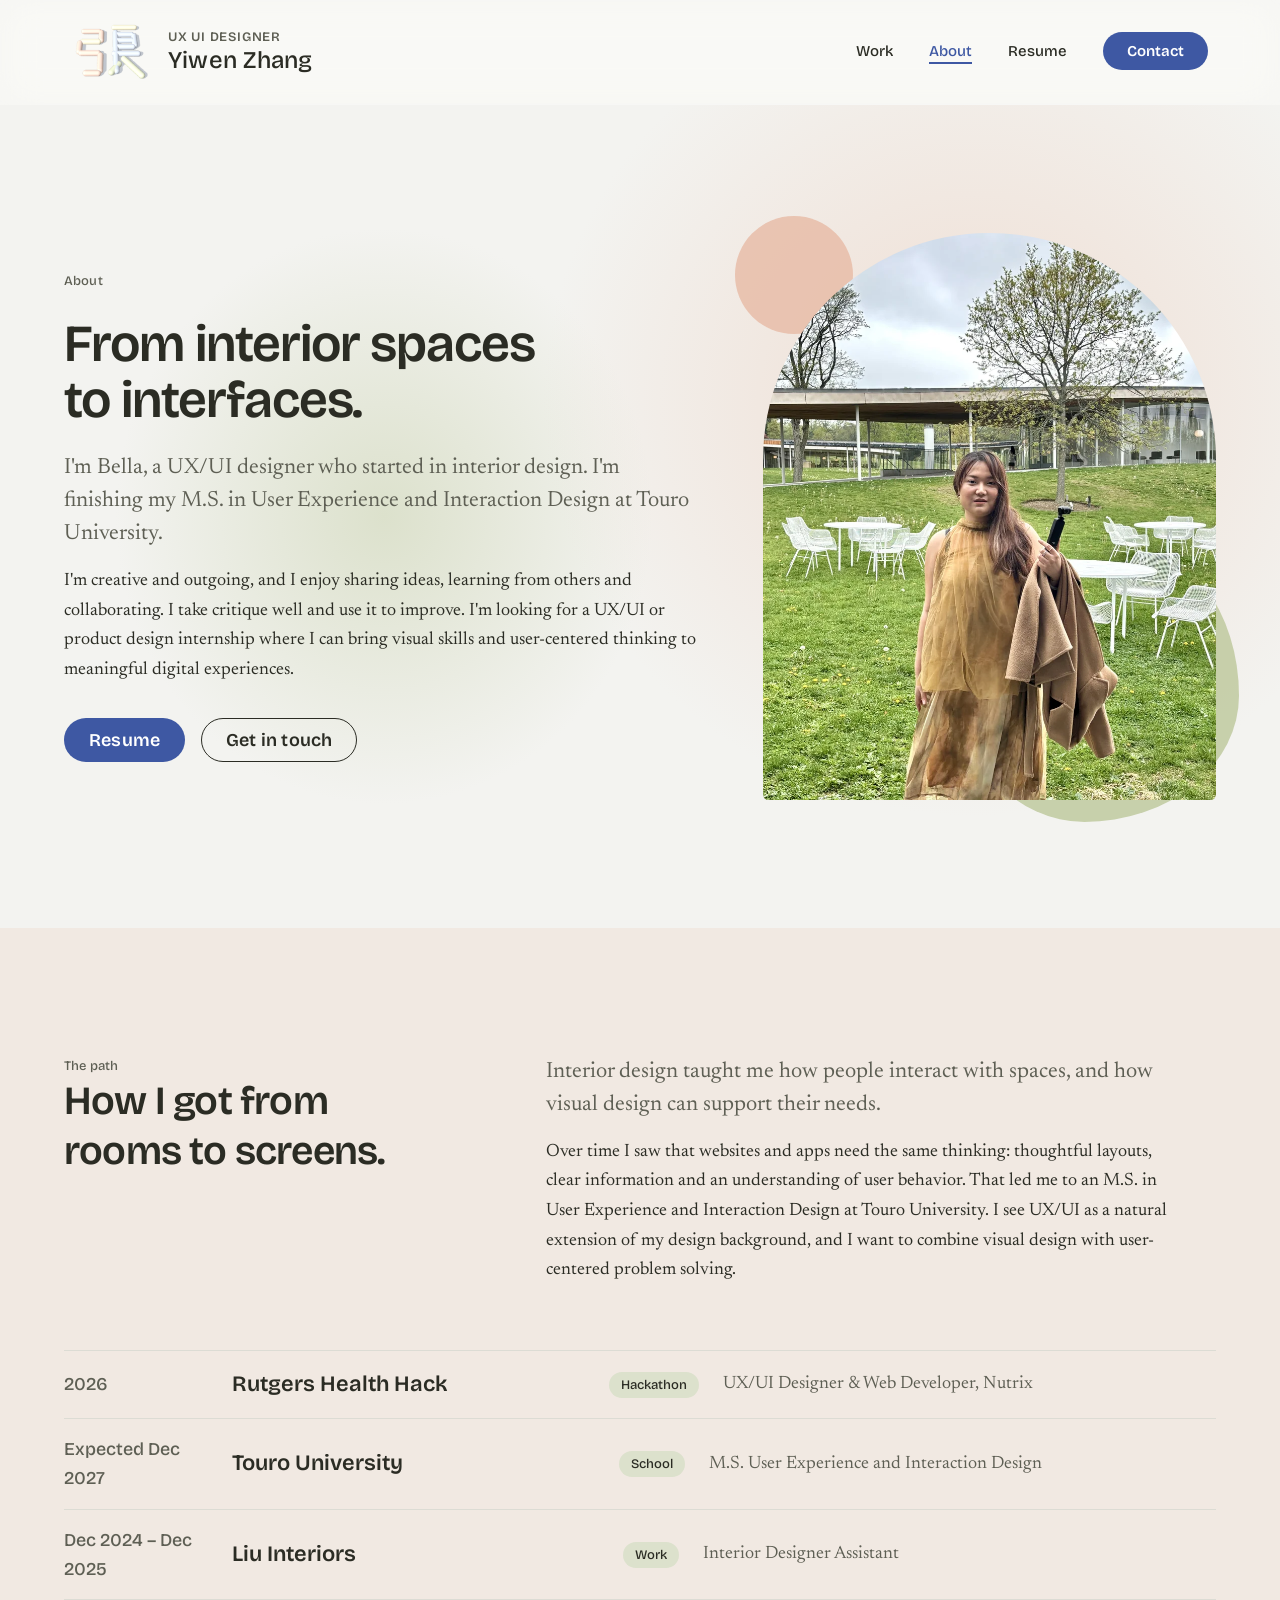
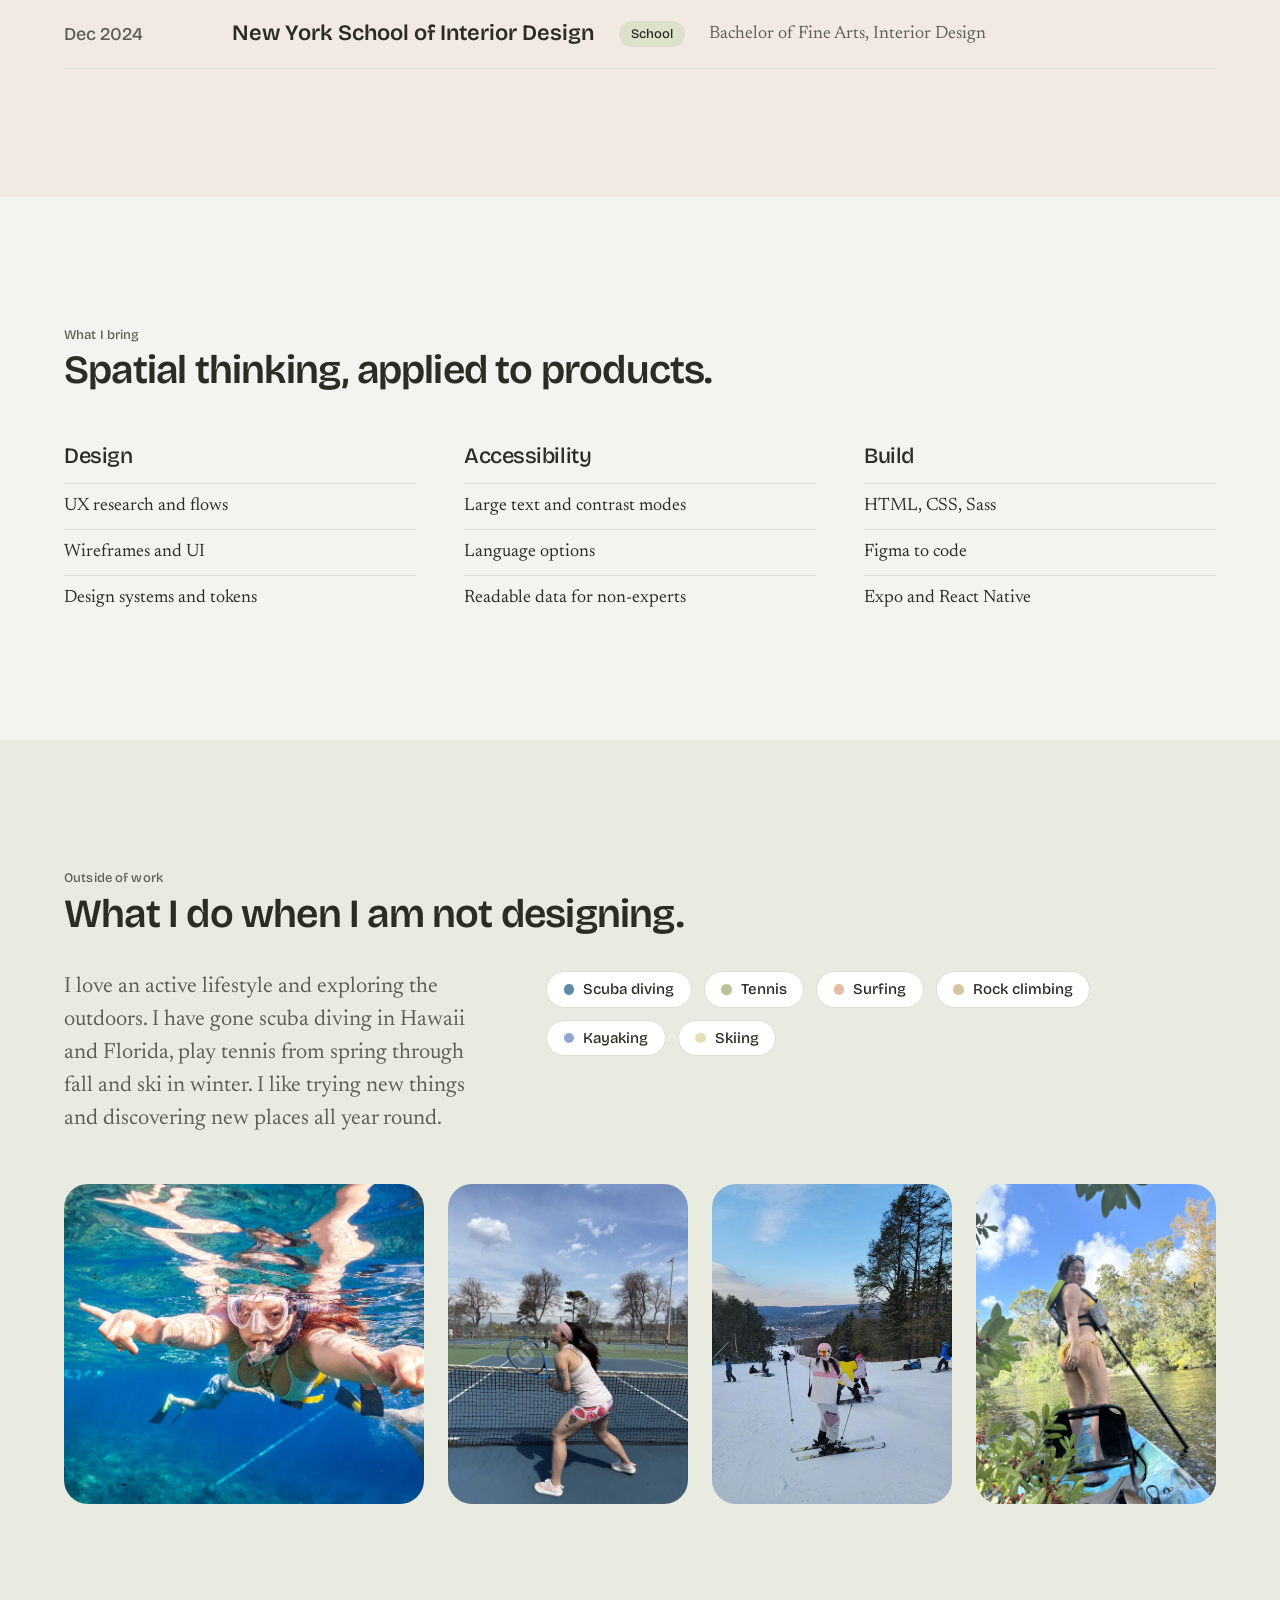
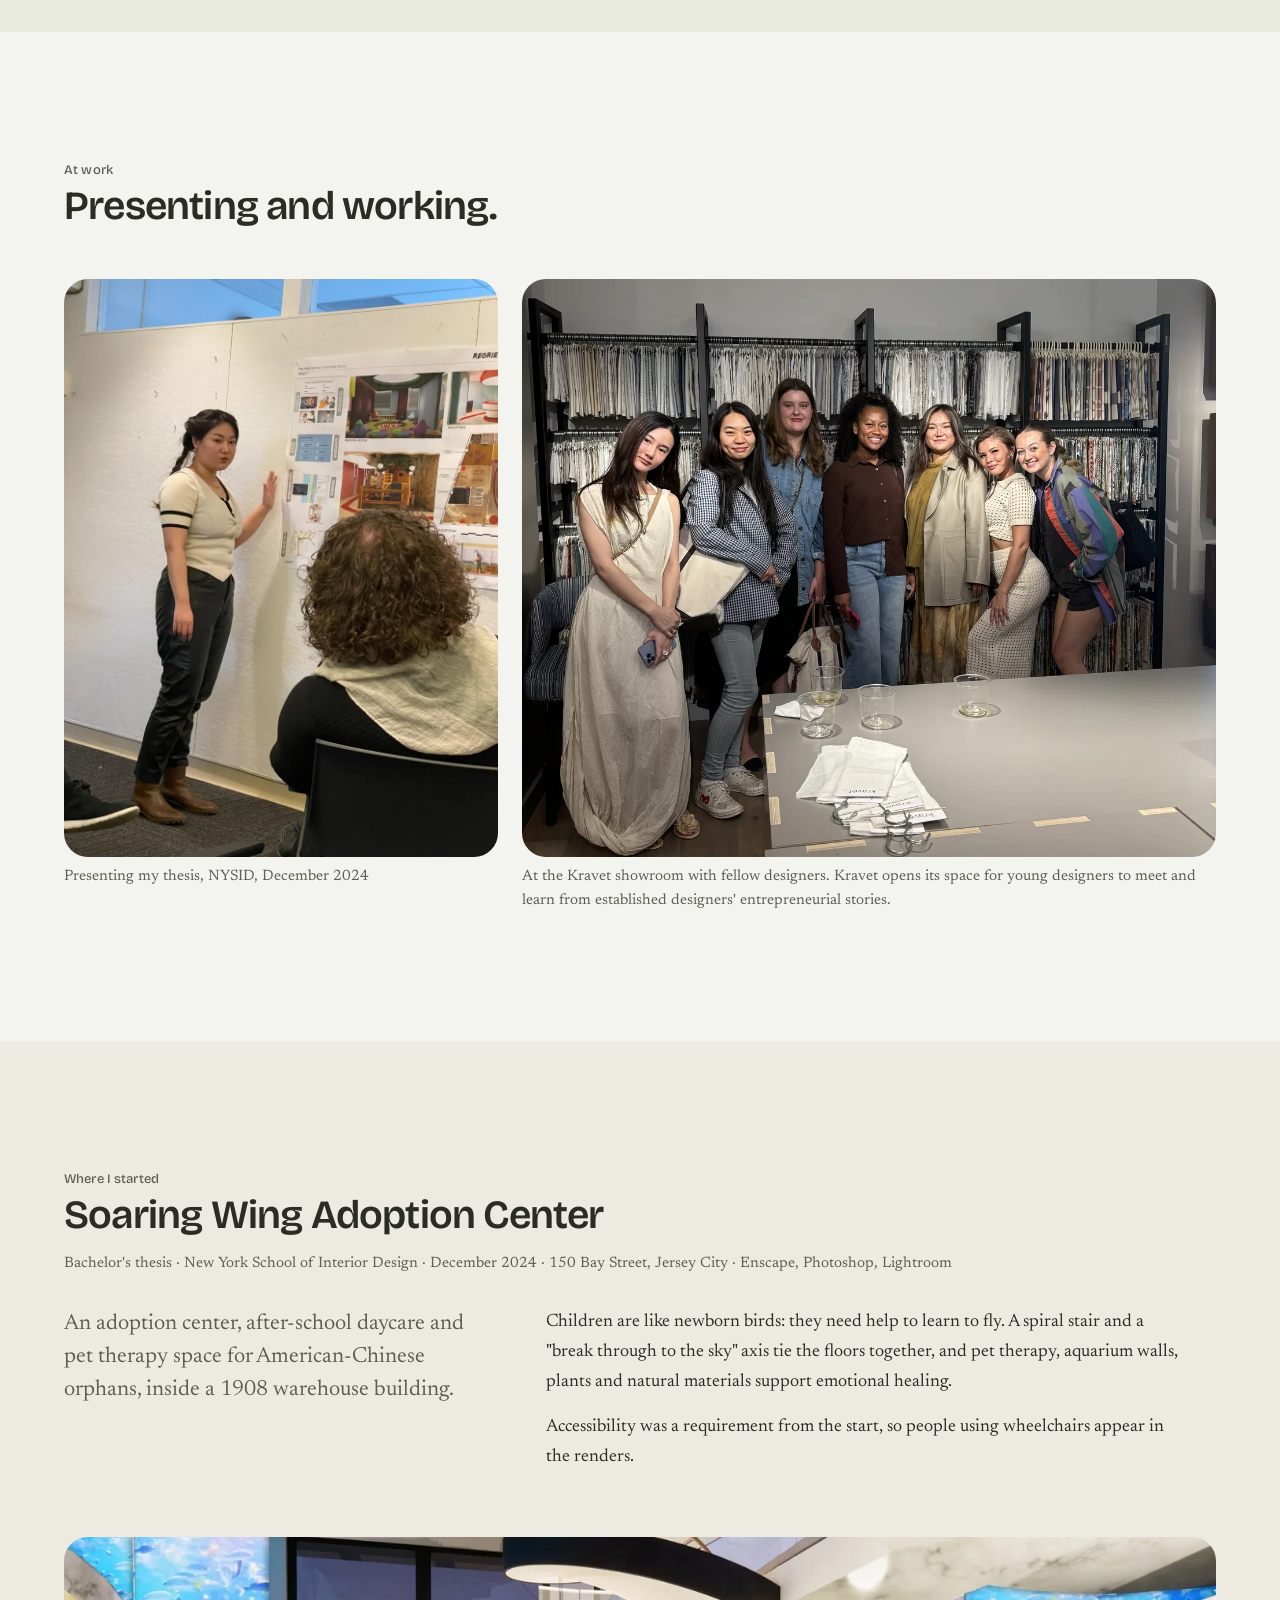
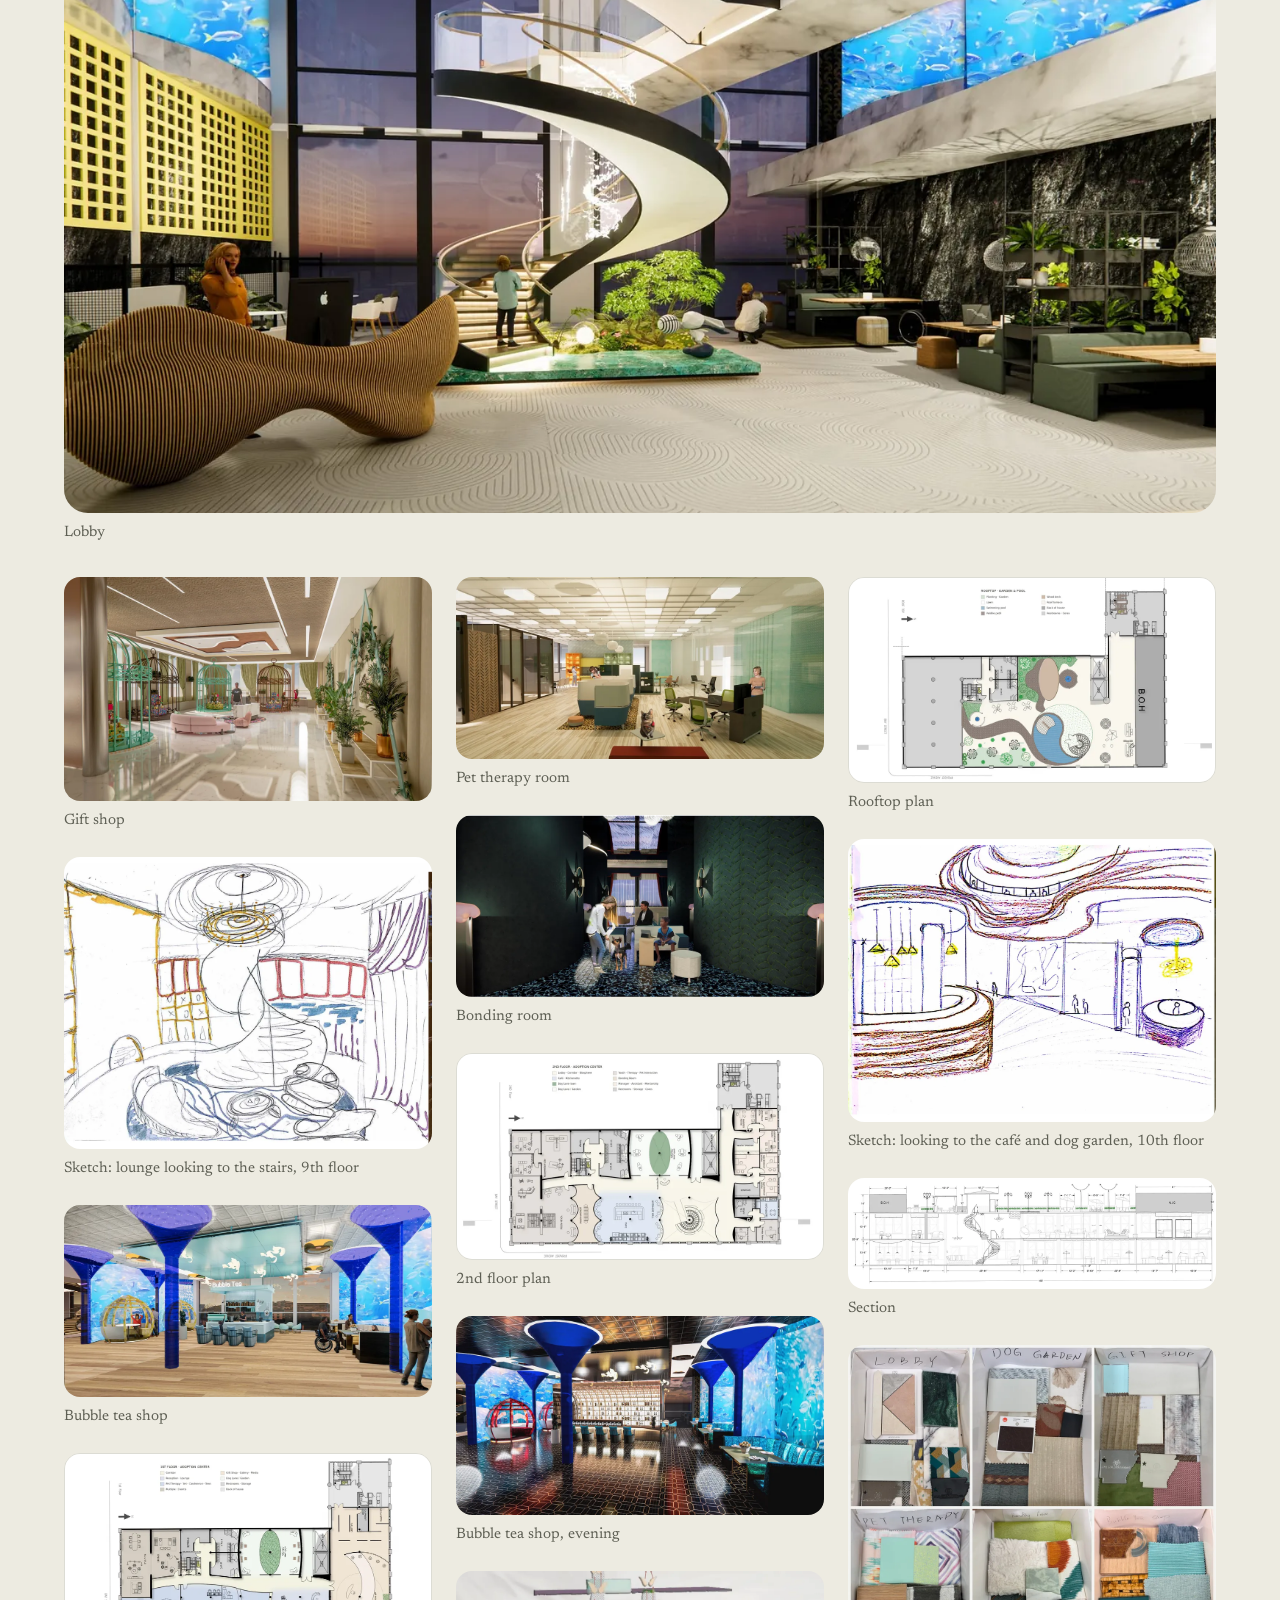
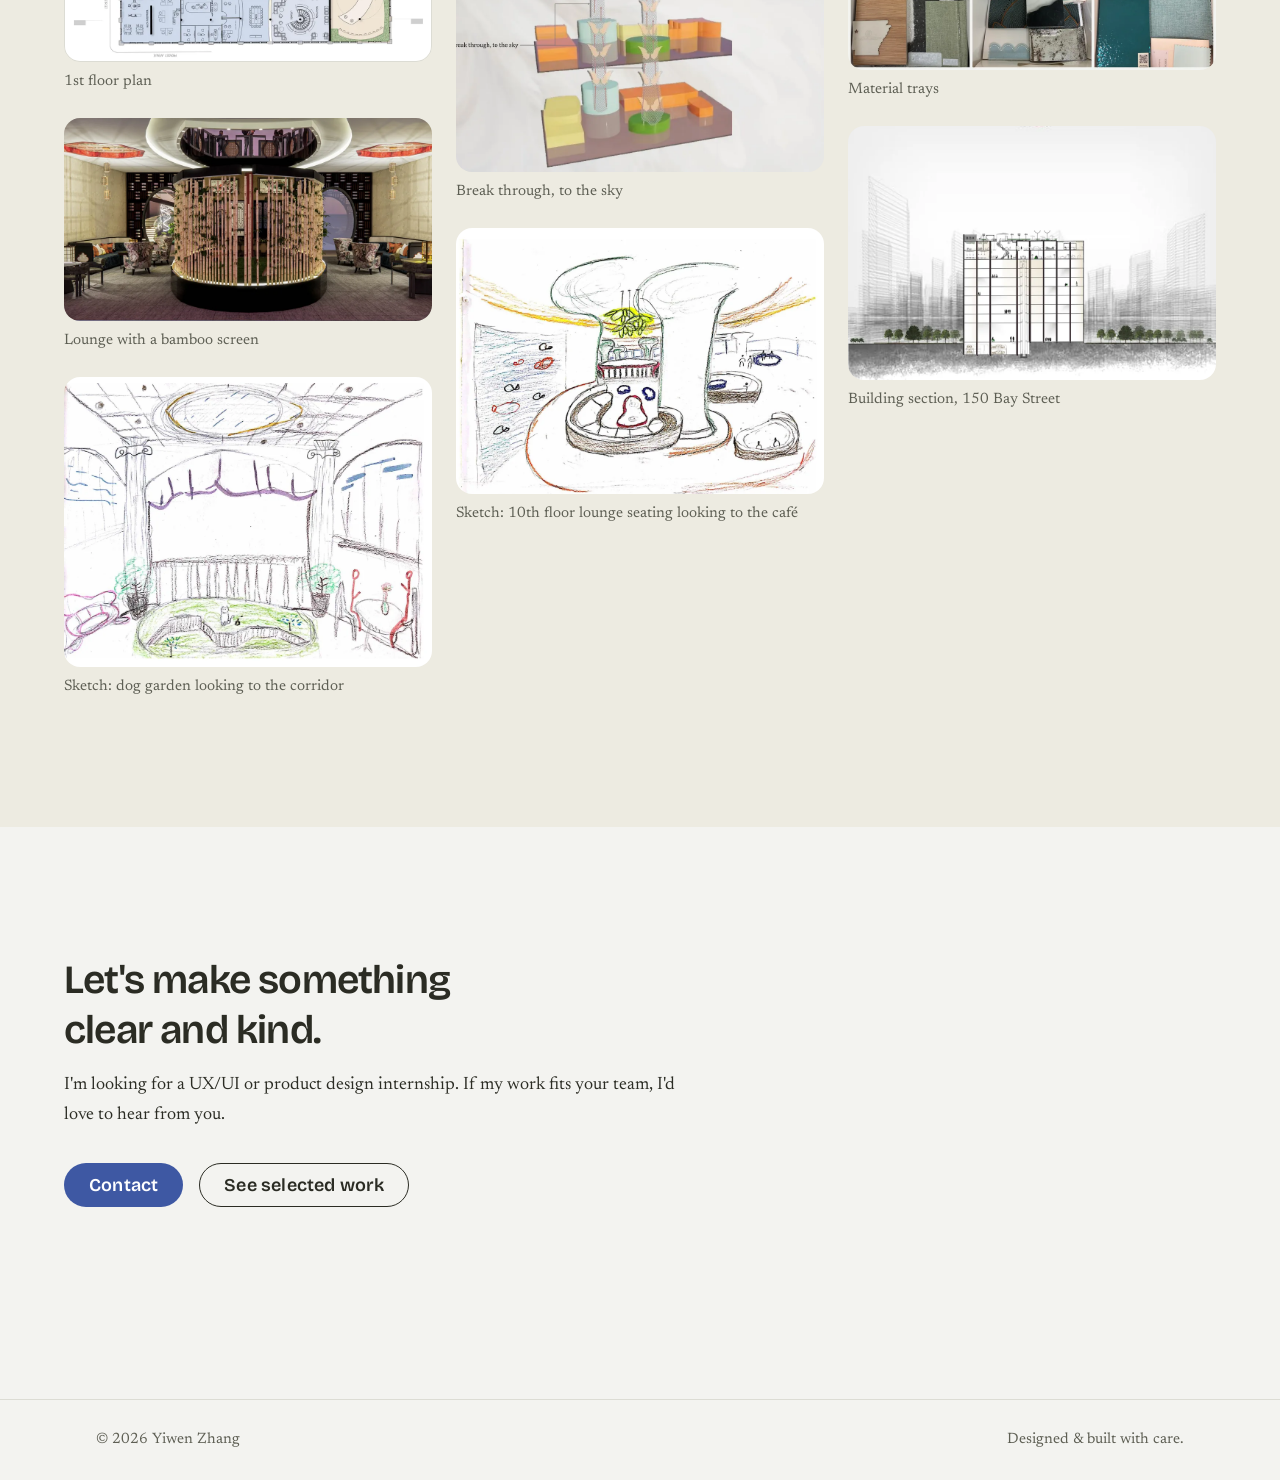
==== commit 55dae25f: "About: Liu Interiors role, Kravet caption, closing line Co-Authored-By: Claude Sonnet 5.5 <noreply@a" ====
--- a/about.html
+++ b/about.html
@@ -45,8 +45,6 @@
   </header>
 
   <main>
-    <!-- PLACEHOLDERS: every photo block and every line marked [your words] is a stand-in.
-         To use a real photo: <img src="assets/about/xxx.webp" alt="..." width="1200" height="800" loading="lazy"> in place of the .ph div. -->
 
     <!-- 1. Intro: headline + portrait -->
     <section class="section about-intro">
@@ -81,7 +79,7 @@
         <ol class="timeline" aria-label="Timeline">
           <li><span class="tl-years">2026</span><span class="tl-place">Rutgers Health Hack</span><span class="chip">Hackathon</span><span class="tl-role">UX/UI Designer &amp; Web Developer, Nutrix</span></li>
           <li><span class="tl-years">Expected Dec 2027</span><span class="tl-place">Touro University</span><span class="chip">School</span><span class="tl-role">M.S. User Experience and Interaction Design</span></li>
-          <li><span class="tl-years">20XX – 20XX</span><span class="tl-place">[Company or studio]</span><span class="chip">In-house</span><span class="tl-role">[Interior designer title]</span></li>
+          <li><span class="tl-years">Dec 2024 – Dec 2025</span><span class="tl-place">Liu Interiors</span><span class="chip">Work</span><span class="tl-role">Interior Designer Assistant</span></li>
           <li><span class="tl-years">Dec 2024</span><span class="tl-place">New York School of Interior Design</span><span class="chip">School</span><span class="tl-role">Bachelor of Fine Arts, Interior Design</span></li>
         </ol>
       </div>
@@ -125,7 +123,7 @@
         <h2 class="t-h2">Presenting and working.</h2>
         <div class="life-grid life-grid--work">
           <figure><a class="zoom" href="assets/about/portrait-full.webp"><img src="assets/about/portrait.webp" alt="Bella presenting her thesis at the New York School of Interior Design" width="900" height="1198" loading="lazy"></a><figcaption class="t-small">Presenting my thesis, NYSID, December 2024</figcaption></figure>
-          <figure class="work-wide"><a class="zoom" href="assets/about/vendor-team-full.webp"><img src="assets/about/vendor-team-wide.webp" alt="Bella with six fellow designers in a fabric showroom in front of fabric sample racks" width="1200" height="1000" loading="lazy"></a><figcaption class="t-small">Fabric sourcing at the Kravet showroom with fellow designers. Kravet supports young designers with generous samples.</figcaption></figure>
+          <figure class="work-wide"><a class="zoom" href="assets/about/vendor-team-full.webp"><img src="assets/about/vendor-team-wide.webp" alt="Bella with six fellow designers in a fabric showroom in front of fabric sample racks" width="1200" height="1000" loading="lazy"></a><figcaption class="t-small">At the Kravet showroom with fellow designers. Kravet opens its space for young designers to meet and learn from established designers' entrepreneurial stories.</figcaption></figure>
         </div>
       </div>
     </section>
@@ -170,7 +168,7 @@
     <section class="section about-close">
       <div class="container"><div class="prose">
         <h2 class="t-h2">Let's make something clear and kind.</h2>
-        <p>[your words] One line inviting people to reach out.</p>
+        <p>I'm looking for a UX/UI or product design internship. If my work fits your team, I'd love to hear from you.</p>
         <div class="hero-actions"><a class="btn" href="contact.html">Contact</a><a class="btn btn--secondary" href="index.html#work">See selected work</a></div>
       </div></div>
     </section>
--- a/css/styles.css
+++ b/css/styles.css
@@ -937,3 +937,10 @@
 .interest-pills li:hover { transform: translateY(-2px); box-shadow: 0 4px 12px rgba(43,44,36,.08); }
 @media (prefers-reduced-motion: reduce) { .interest-pills li { transition: none; } .interest-pills li:hover { transform: none; } }
 .page-about .about-intro { overflow-x: clip; }
+
+/* About: readable rhythm for text blocks (real fonts: Bricolage headings, Newsreader body) */
+.page-about .prose > * + * { margin-top: var(--space-4); }
+.page-about .prose > .t-meta + h1, .page-about .prose > h1 + .t-lead { margin-top: var(--space-5); }
+.page-about .prose { max-width: 40rem; }
+.page-about .prose p:not(.t-lead):not(.t-meta) { font-size: var(--text-base); line-height: 1.65; color: var(--text); }
+.page-about .hero-actions { margin-top: var(--space-6); }
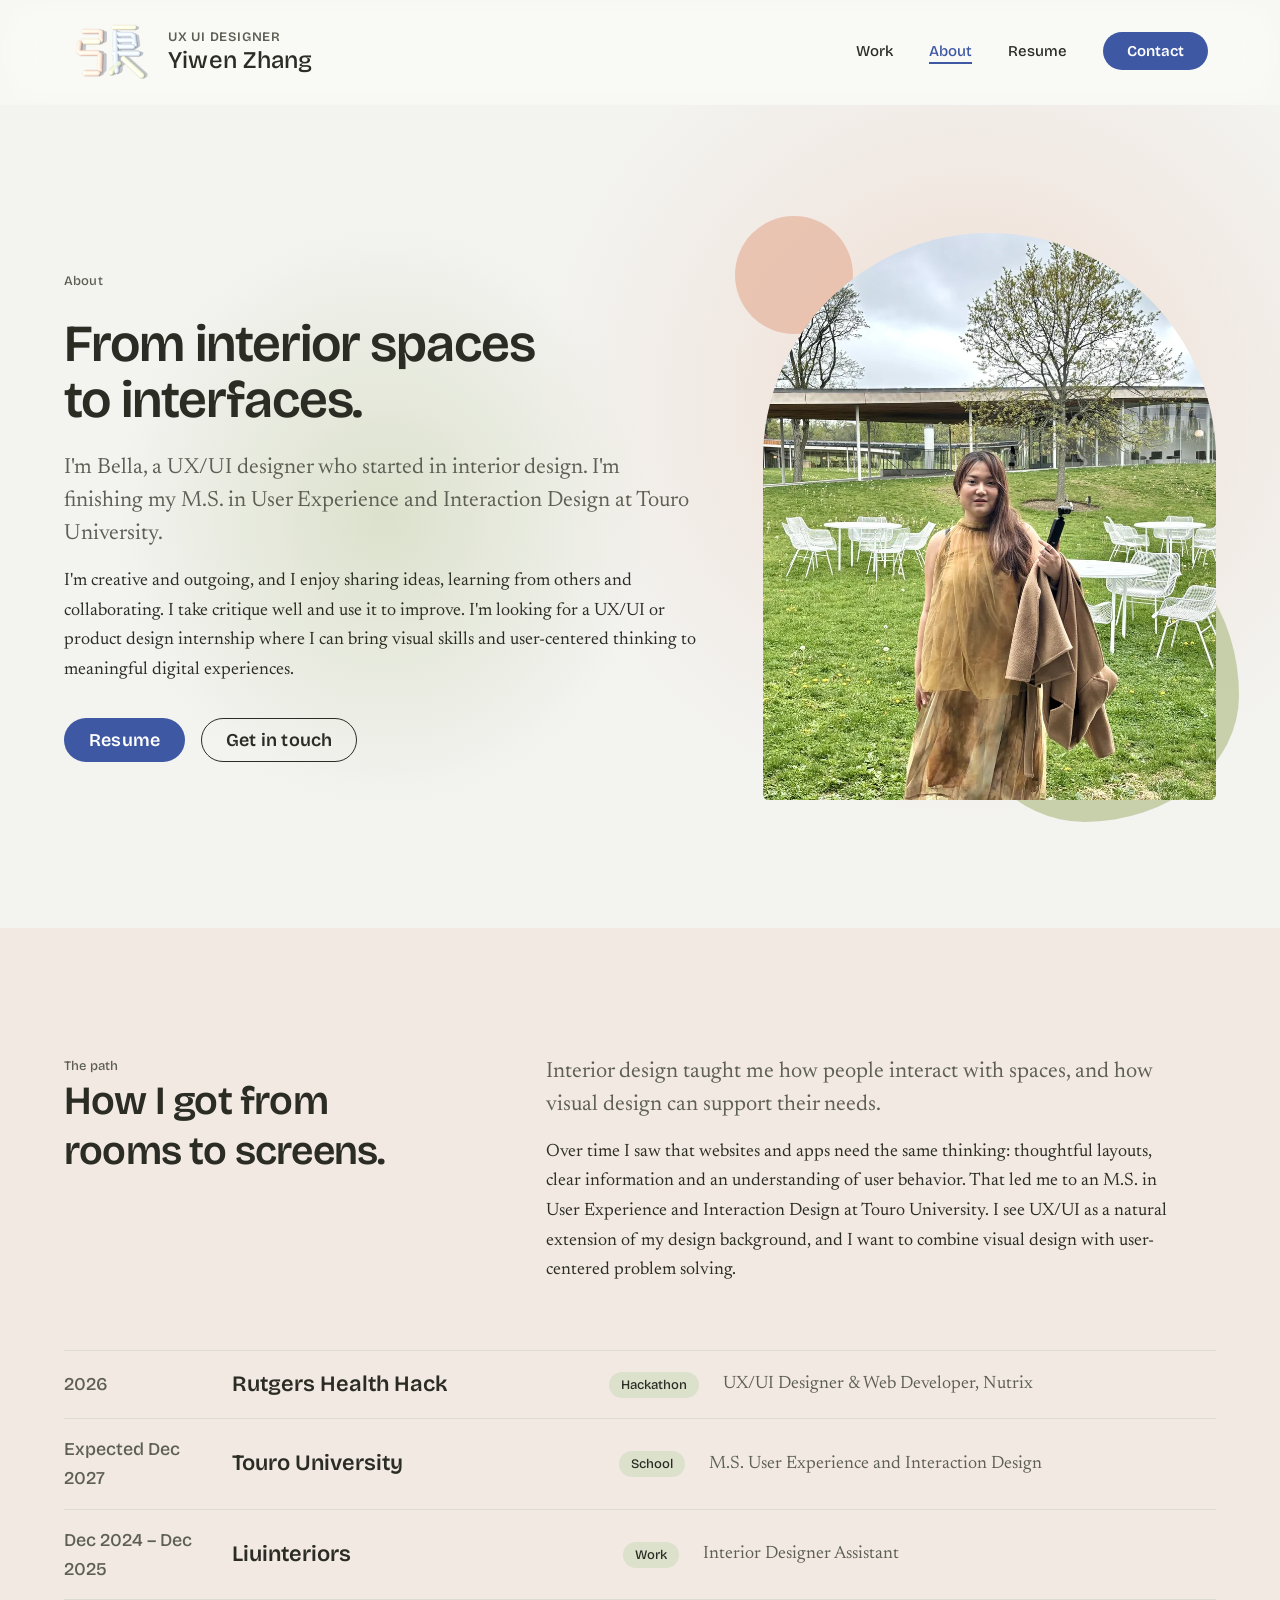
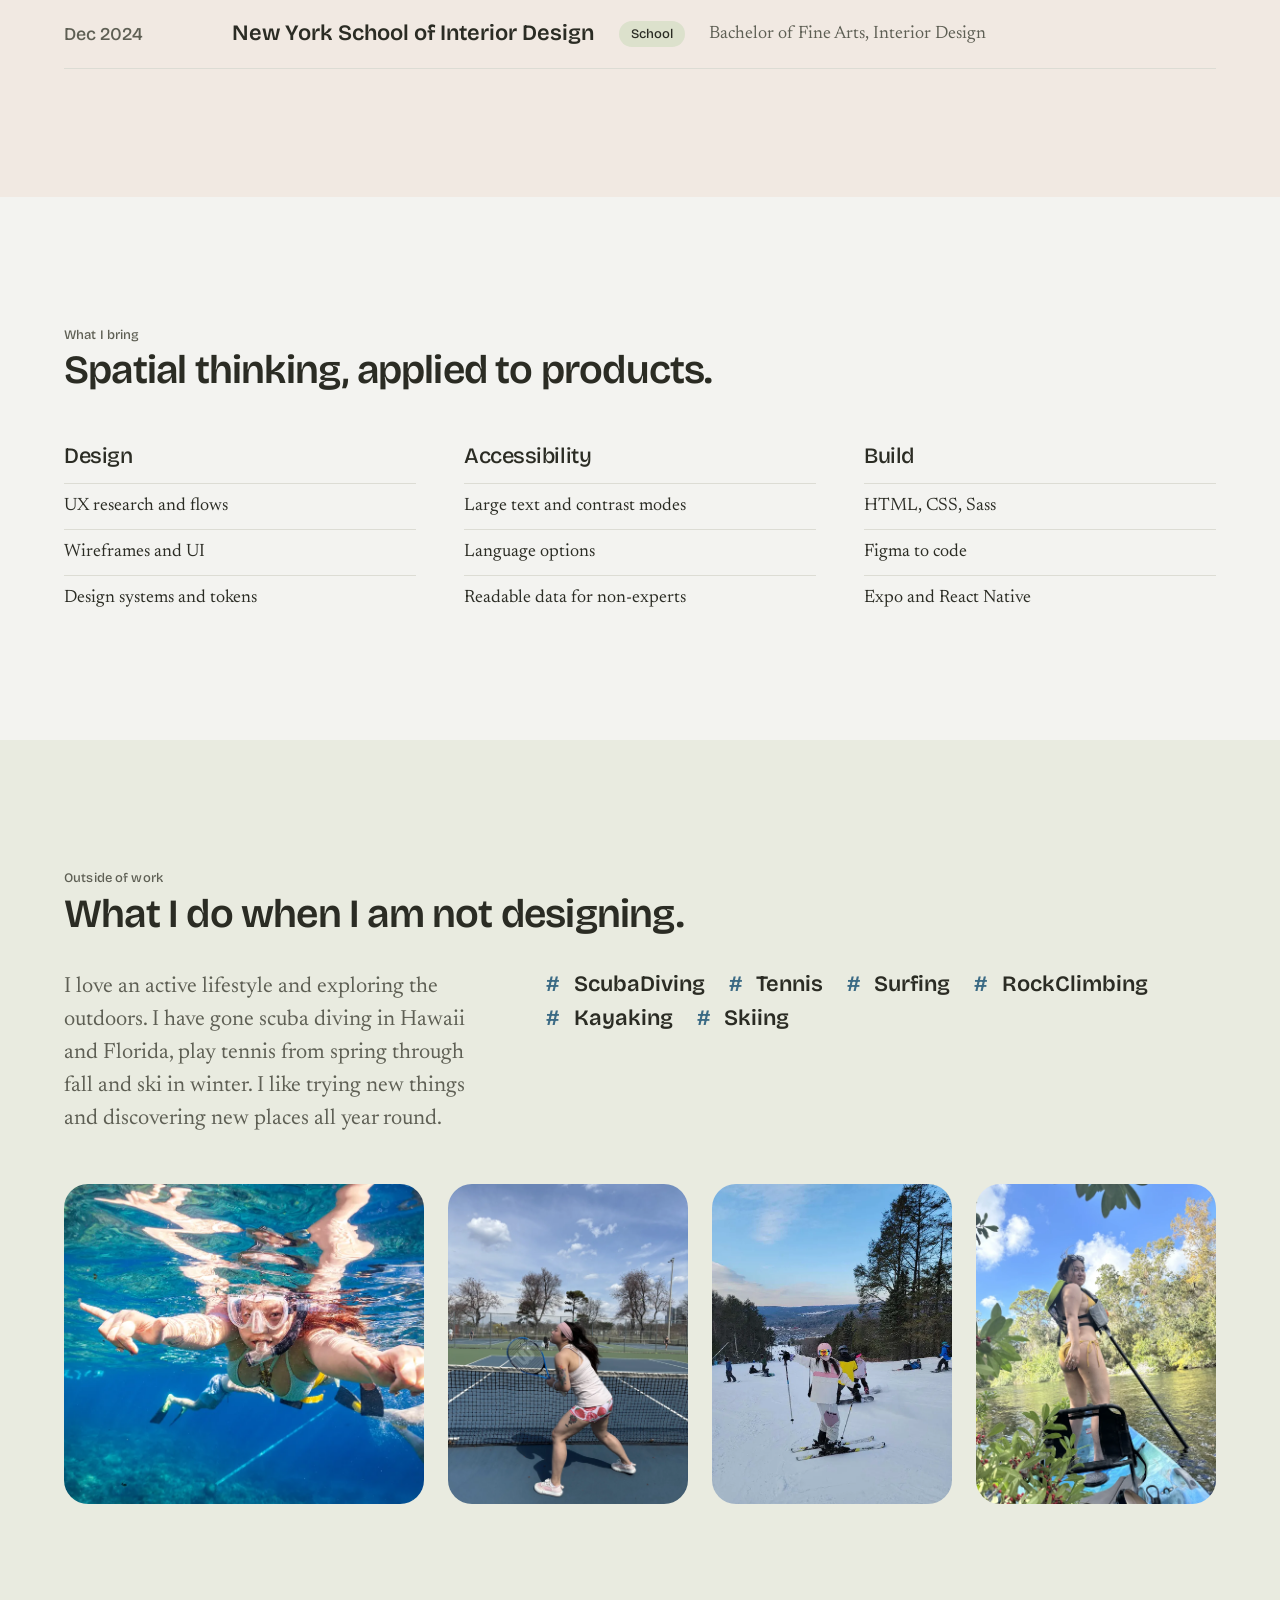
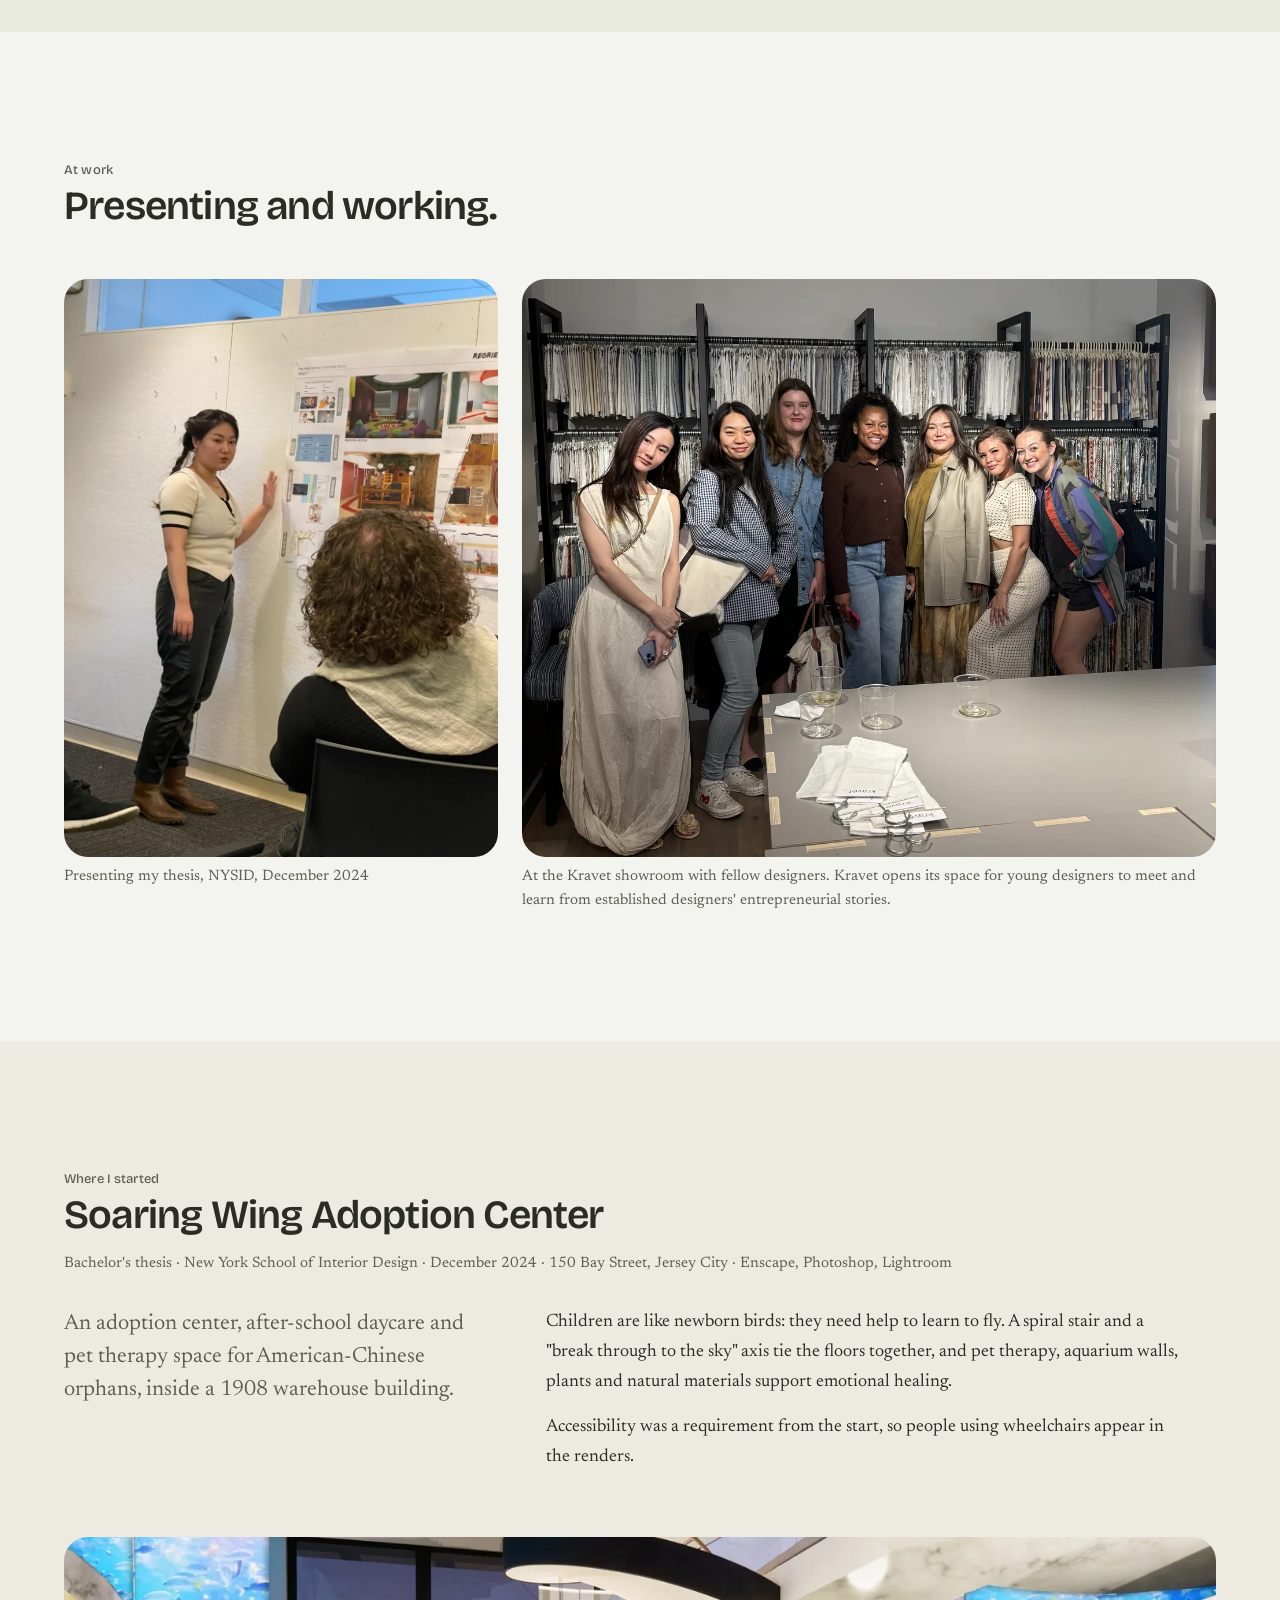
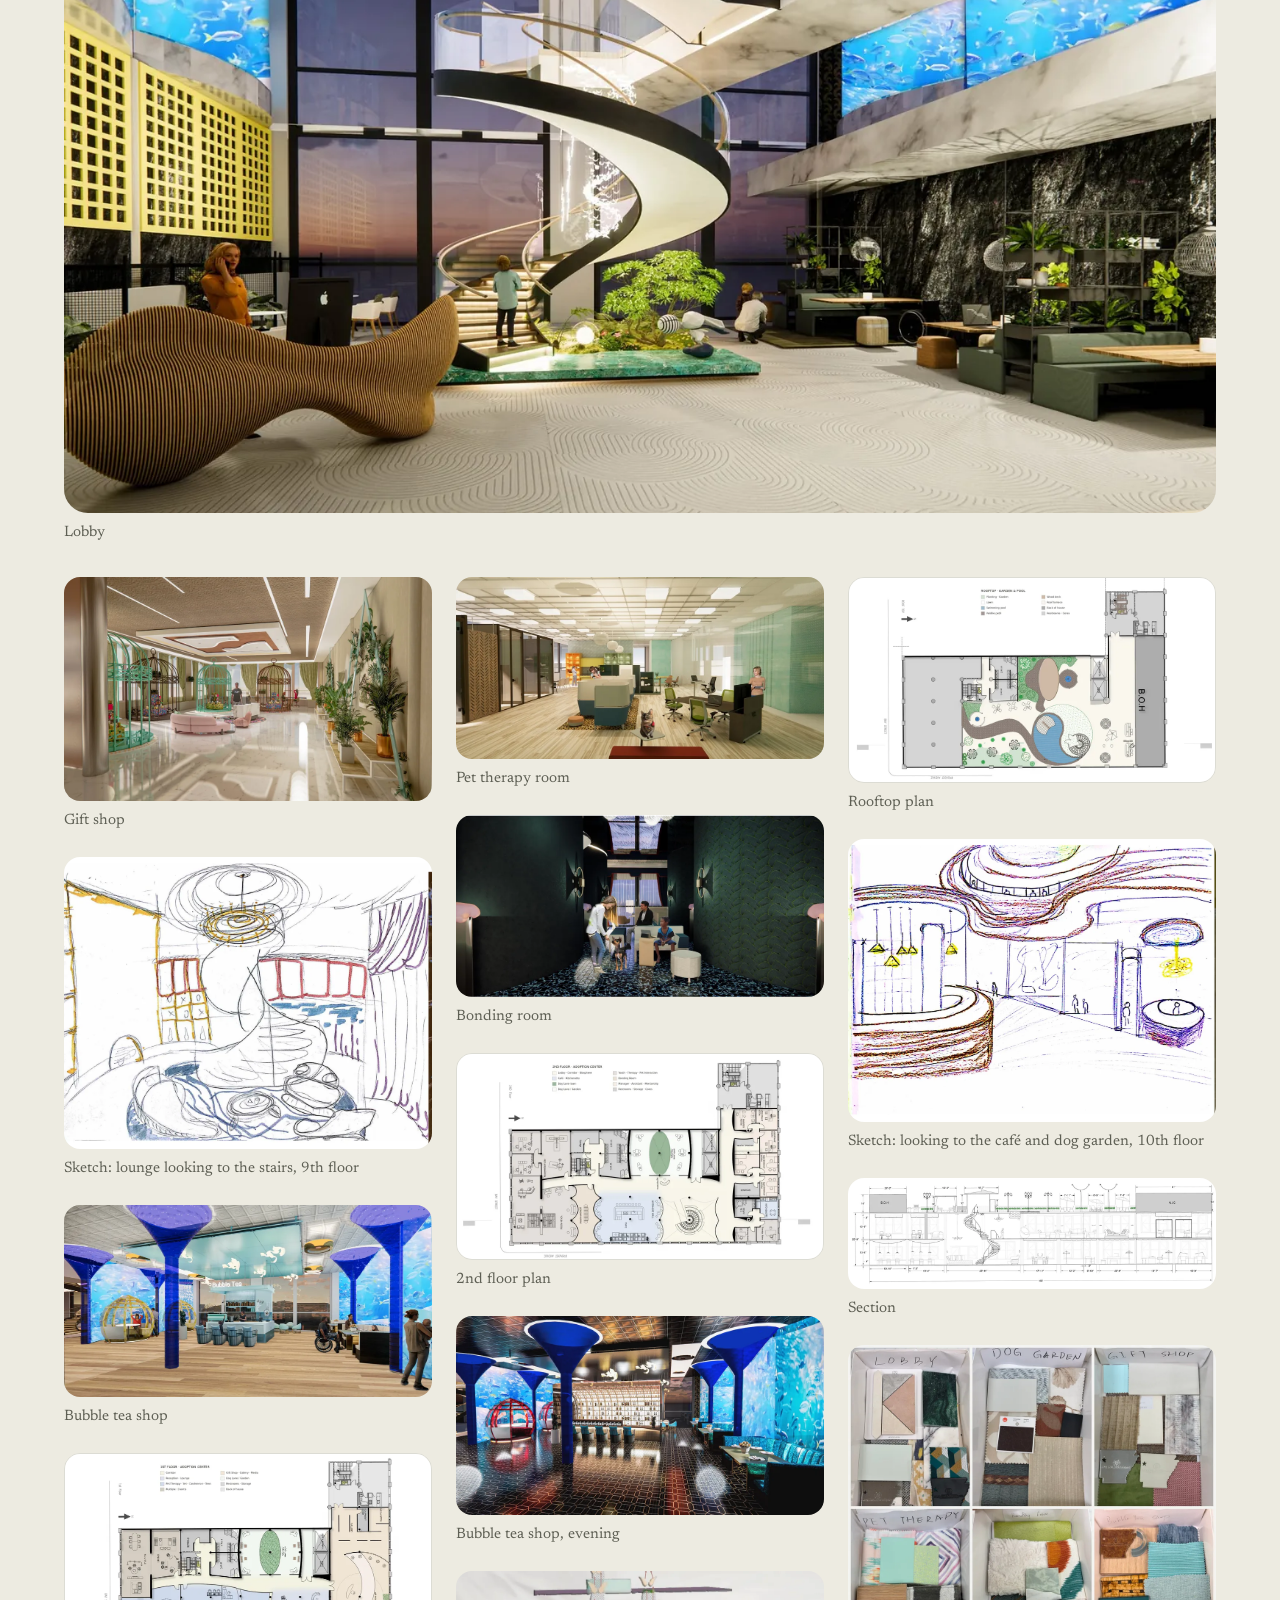
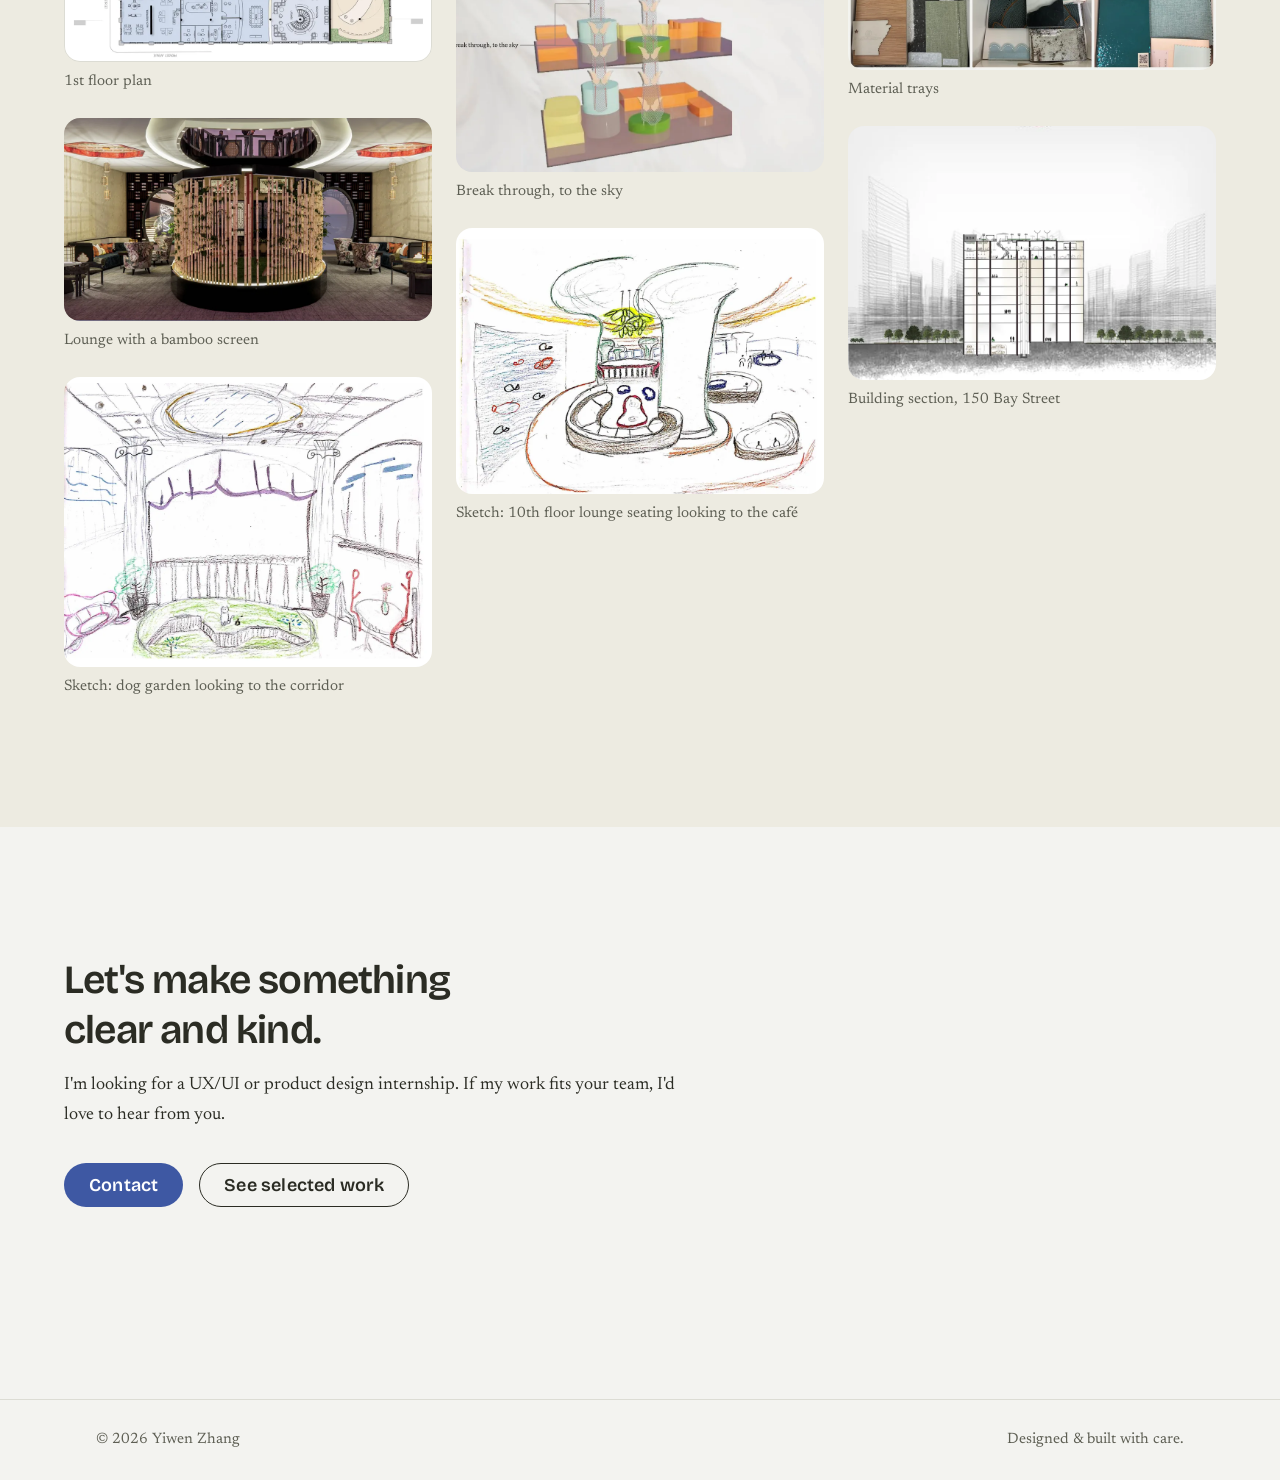
==== commit fe5ec16f: "About: interests as hashtags, company name Liuinteriors Co-Authored-By: Claude Sonnet 5.5 <noreply@a" ====
--- a/about.html
+++ b/about.html
@@ -79,7 +79,7 @@
         <ol class="timeline" aria-label="Timeline">
           <li><span class="tl-years">2026</span><span class="tl-place">Rutgers Health Hack</span><span class="chip">Hackathon</span><span class="tl-role">UX/UI Designer &amp; Web Developer, Nutrix</span></li>
           <li><span class="tl-years">Expected Dec 2027</span><span class="tl-place">Touro University</span><span class="chip">School</span><span class="tl-role">M.S. User Experience and Interaction Design</span></li>
-          <li><span class="tl-years">Dec 2024 – Dec 2025</span><span class="tl-place">Liu Interiors</span><span class="chip">Work</span><span class="tl-role">Interior Designer Assistant</span></li>
+          <li><span class="tl-years">Dec 2024 – Dec 2025</span><span class="tl-place">Liuinteriors</span><span class="chip">Work</span><span class="tl-role">Interior Designer Assistant</span></li>
           <li><span class="tl-years">Dec 2024</span><span class="tl-place">New York School of Interior Design</span><span class="chip">School</span><span class="tl-role">Bachelor of Fine Arts, Interior Design</span></li>
         </ol>
       </div>
@@ -105,7 +105,7 @@
         <h2 class="t-h2">What I do when I am not designing.</h2>
         <div class="about-split about-split--tight">
           <p class="t-lead">I love an active lifestyle and exploring the outdoors. I have gone scuba diving in Hawaii and Florida, play tennis from spring through fall and ski in winter. I like trying new things and discovering new places all year round.</p>
-          <ul class="interest-pills" aria-label="Interests"><li style="--dot:var(--sky)">Scuba diving</li><li style="--dot:var(--sage)">Tennis</li><li style="--dot:var(--blush)">Surfing</li><li style="--dot:var(--sand)">Rock climbing</li><li style="--dot:var(--periwinkle)">Kayaking</li><li style="--dot:var(--butter)">Skiing</li></ul>
+          <ul class="interest-pills" aria-label="Interests"><li style="--dot:var(--sky)">ScubaDiving</li><li style="--dot:var(--sage)">Tennis</li><li style="--dot:var(--blush)">Surfing</li><li style="--dot:var(--sand)">RockClimbing</li><li style="--dot:var(--periwinkle)">Kayaking</li><li style="--dot:var(--butter)">Skiing</li></ul>
         </div>
         <div class="life-grid">
           <figure><a class="zoom" href="assets/about/snorkel-full.webp"><img src="assets/about/snorkel.webp" alt="Bella scuba diving over a coral reef" width="1000" height="667" loading="lazy"></a></figure>
--- a/css/styles.css
+++ b/css/styles.css
@@ -944,3 +944,9 @@
 .page-about .prose { max-width: 40rem; }
 .page-about .prose p:not(.t-lead):not(.t-meta) { font-size: var(--text-base); line-height: 1.65; color: var(--text); }
 .page-about .hero-actions { margin-top: var(--space-6); }
+
+/* Interests as hashtags */
+.interest-pills { gap: var(--space-2) var(--space-5); }
+.interest-pills li { padding: 0; background: none; border: 0; border-radius: 0; font: var(--weight-semibold) var(--text-lg) var(--font-display); color: var(--text); transition: color .2s ease; }
+.interest-pills li::before { content: "#"; width: auto; height: auto; background: none; border-radius: 0; color: var(--sky-text); font-weight: var(--weight-medium); margin-right: .05em; }
+.interest-pills li:hover { transform: none; box-shadow: none; color: var(--sky-text); }
